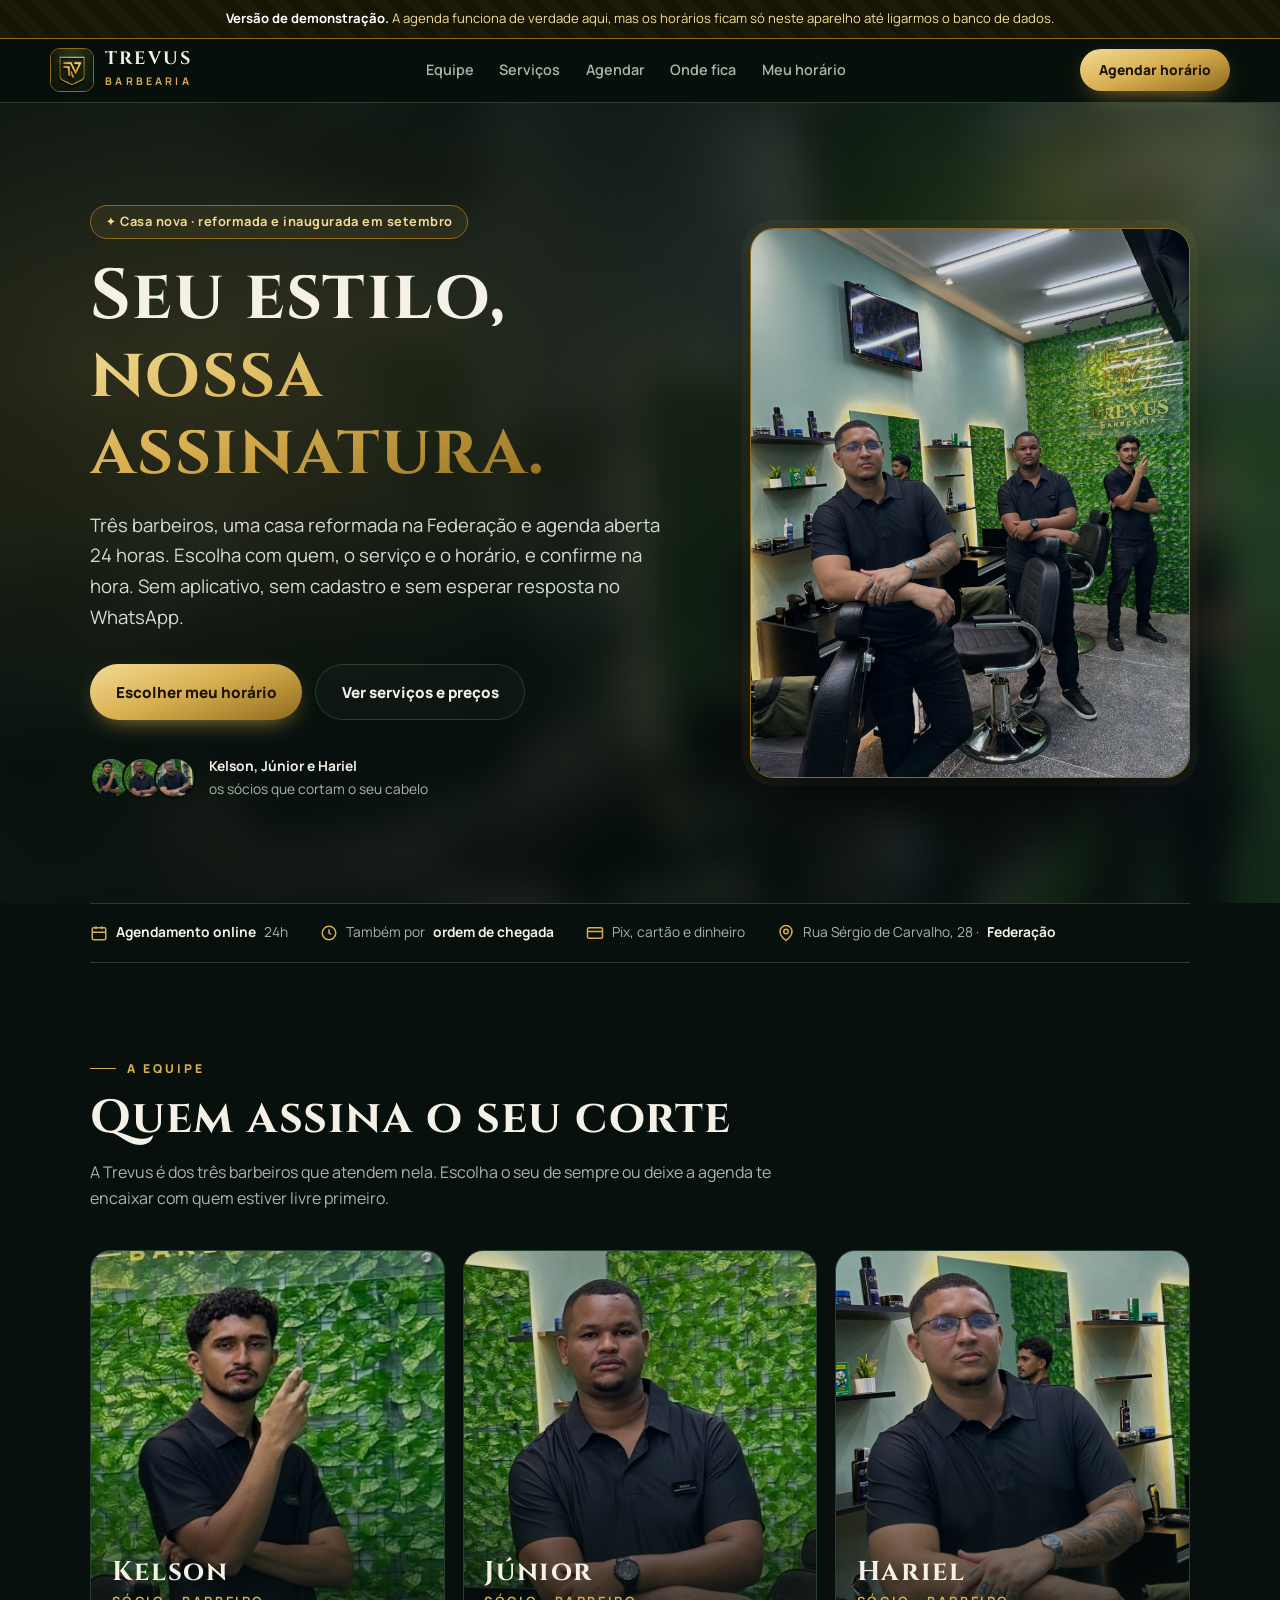
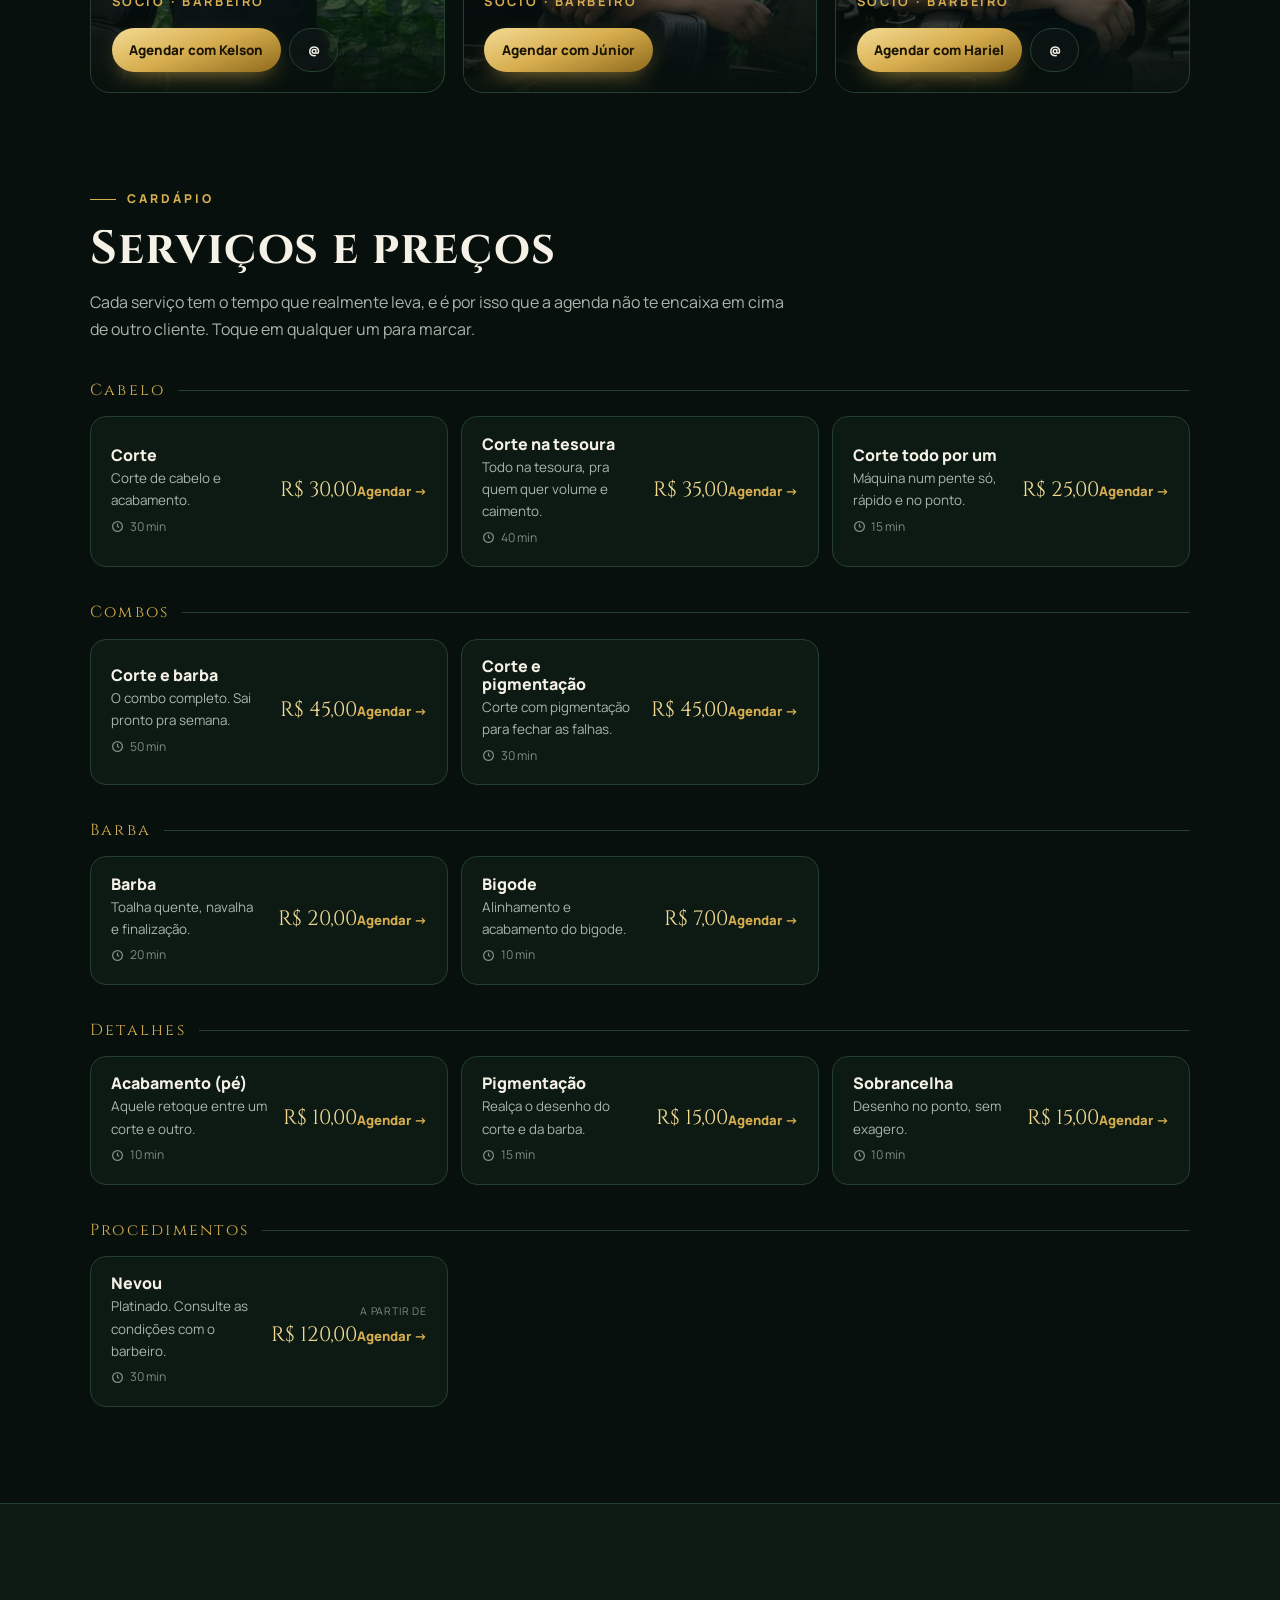
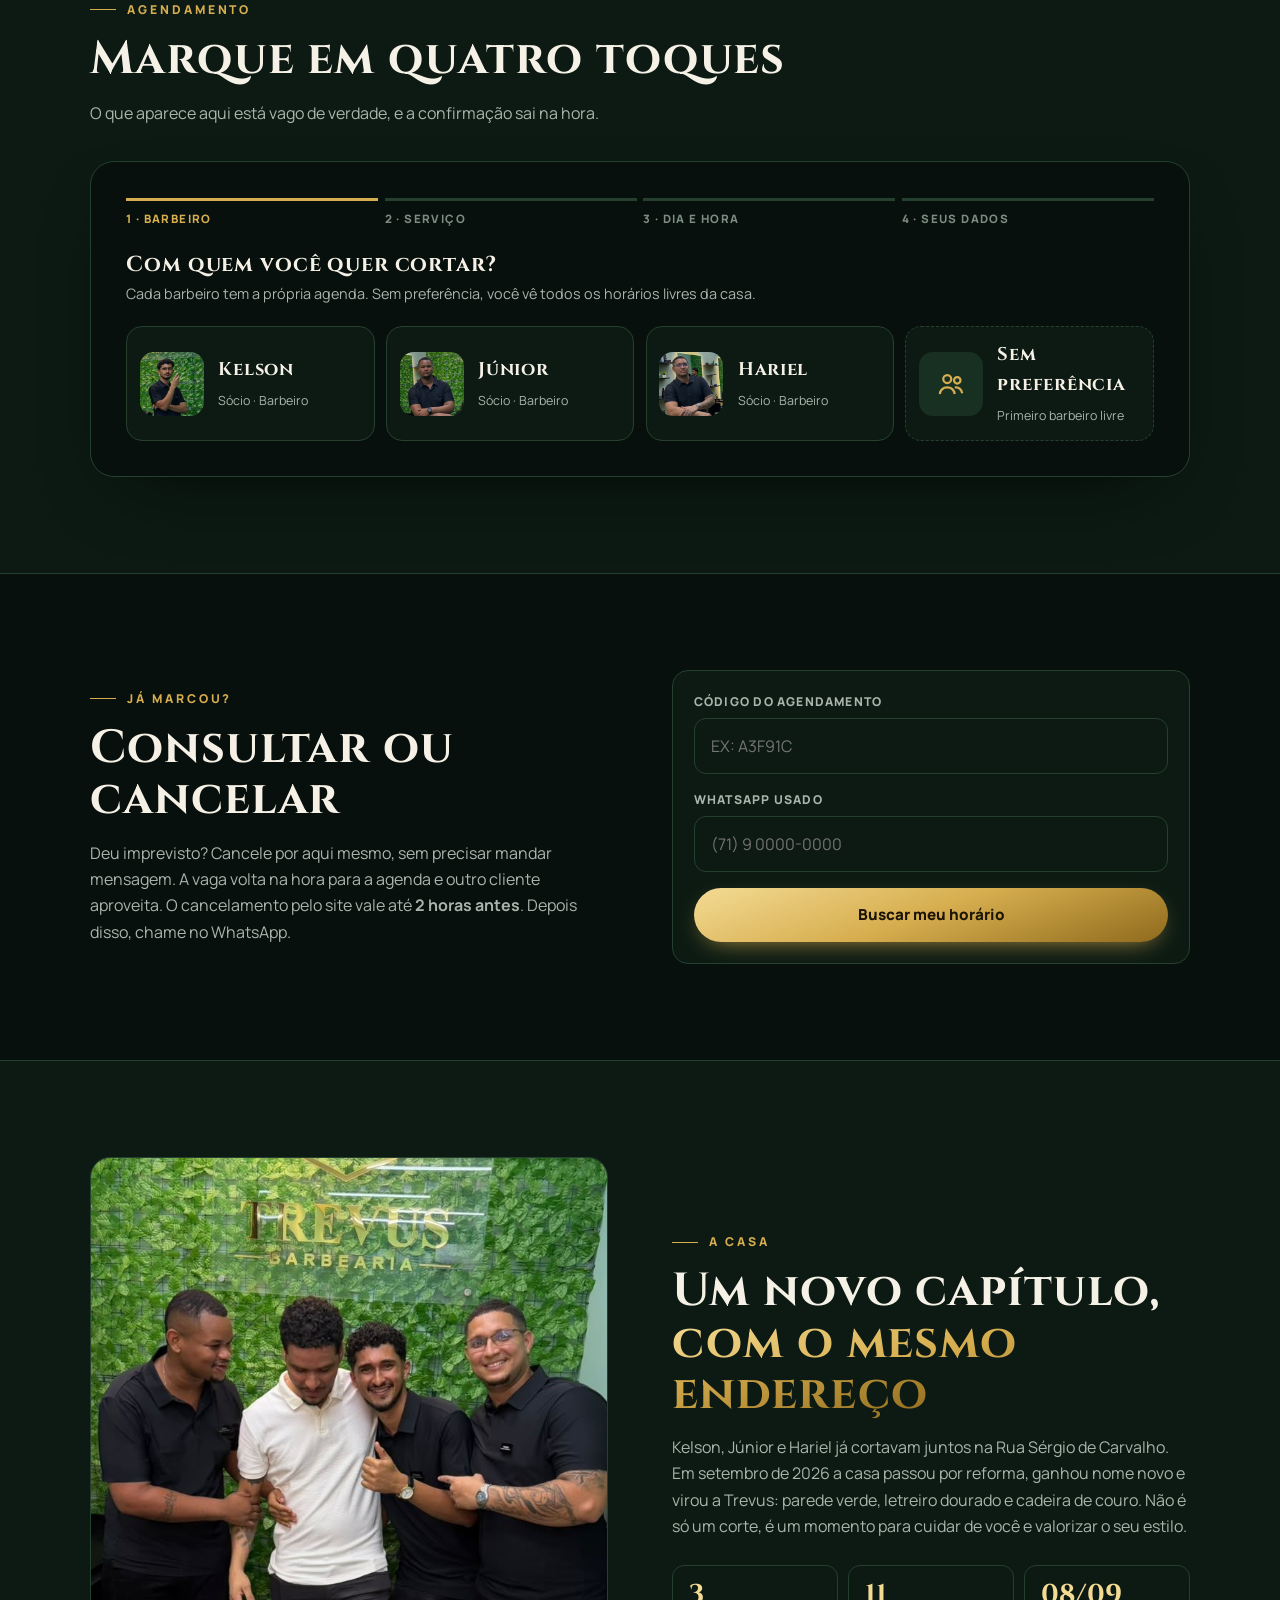
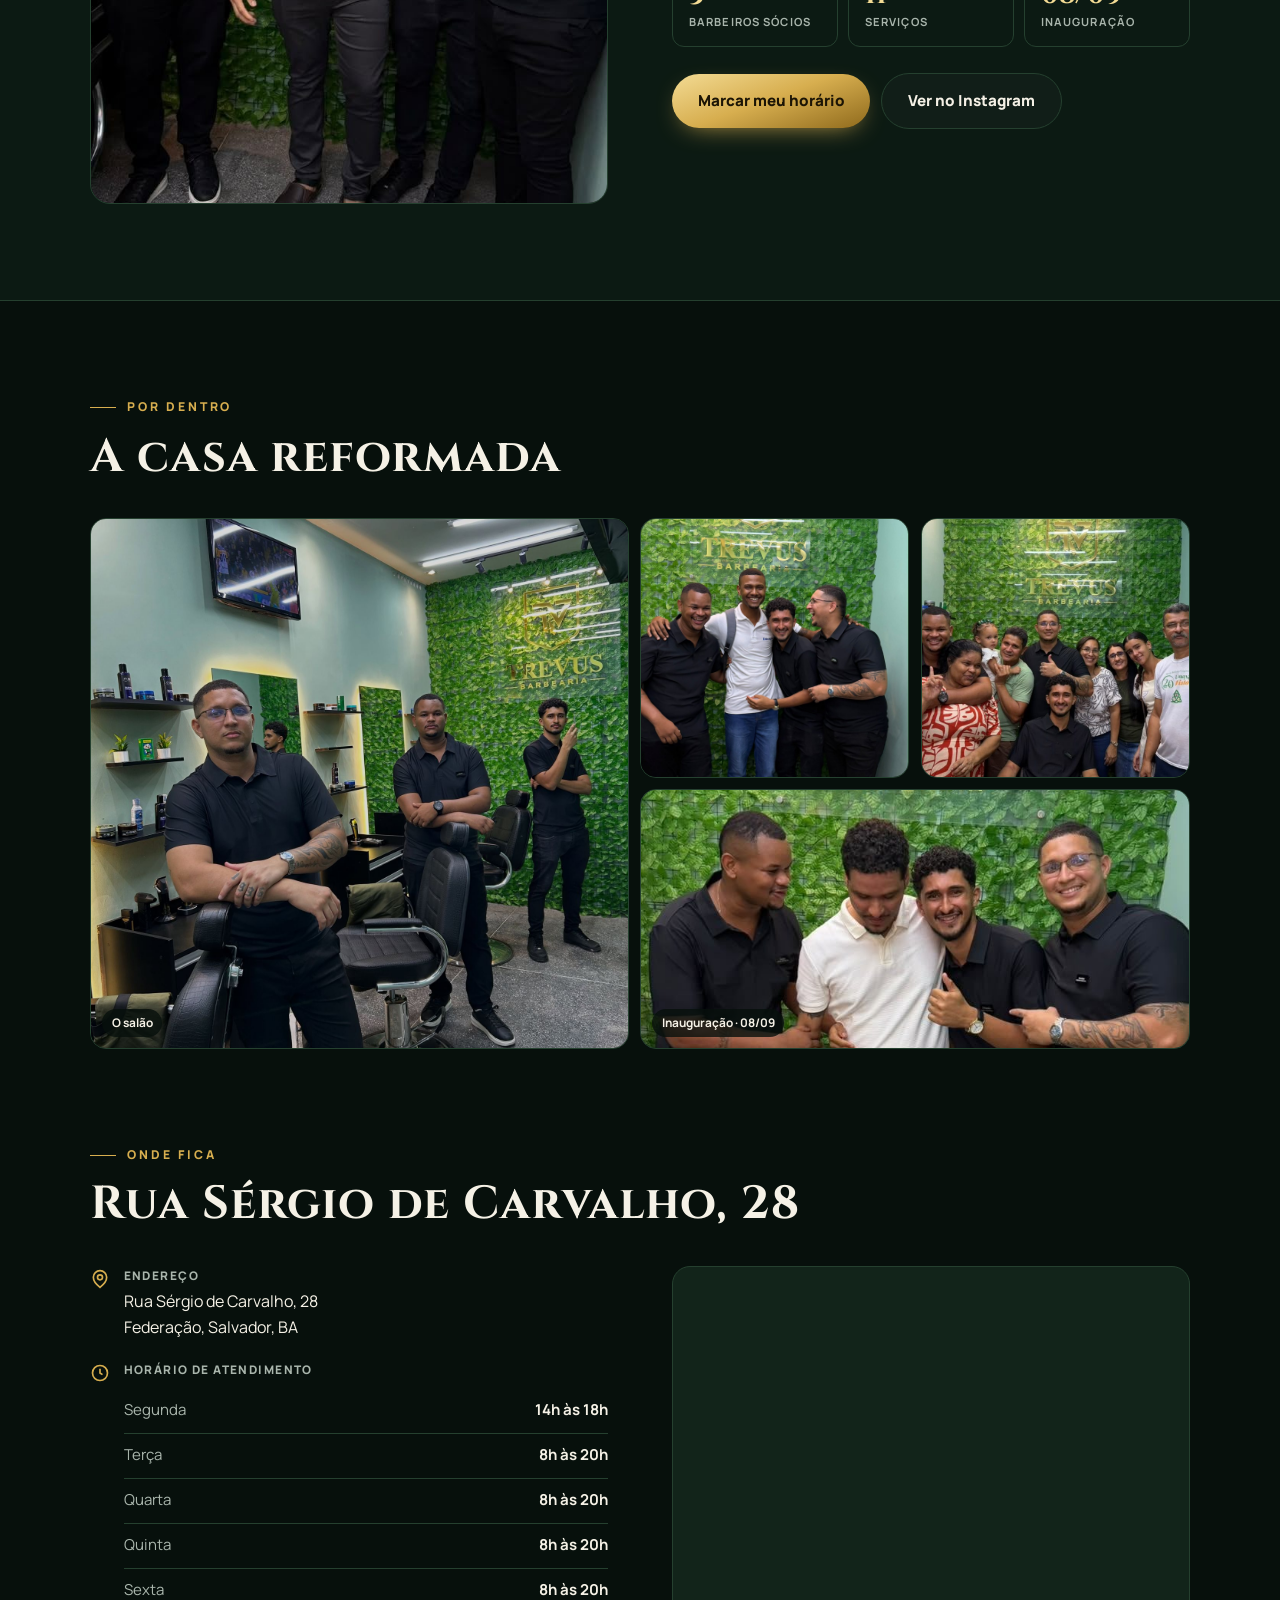
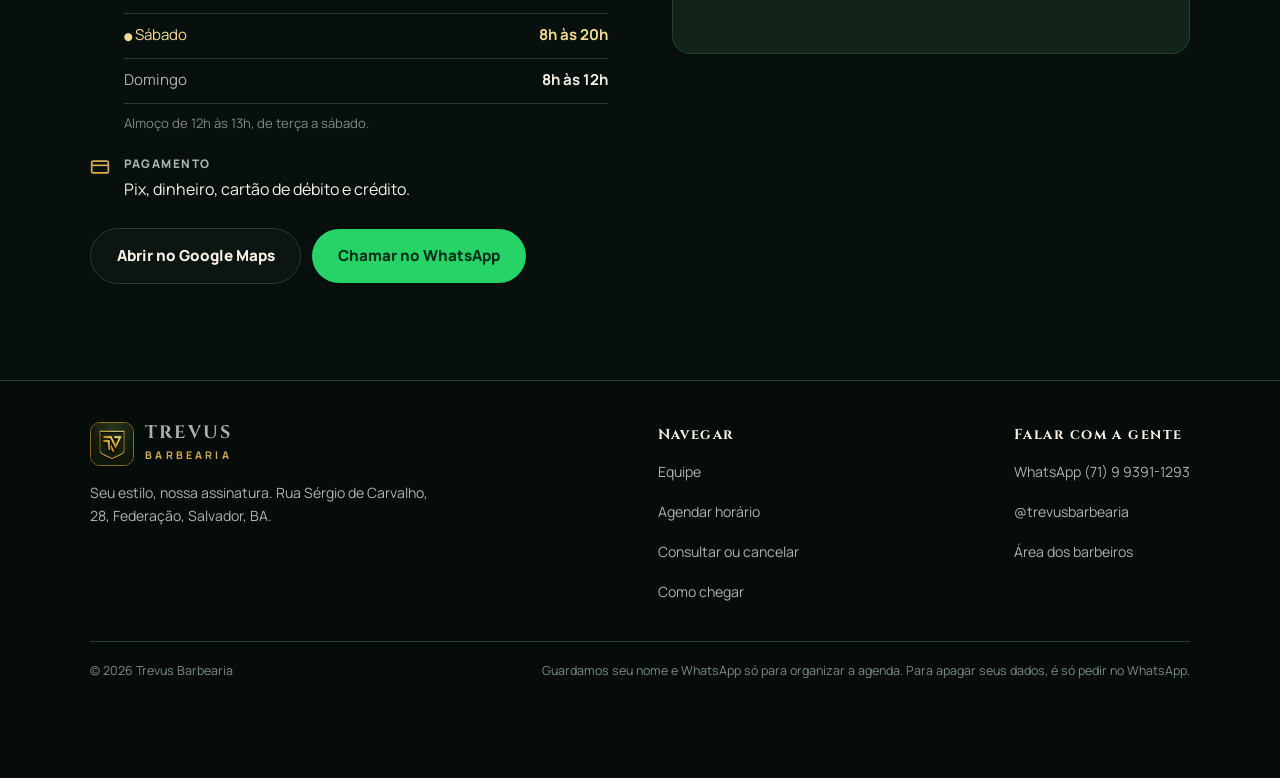
==== index.html @ c4da4320 "Trevus Barbearia: site com agendamento por barbeiro Co-Authored-By: Claude Opus 5.5 <noreply@anthrop" ====
<!DOCTYPE html>
<html lang="pt-BR">
<head>
<meta charset="UTF-8">
<meta name="viewport" content="width=device-width, initial-scale=1.0">
<title>Trevus Barbearia · Agende com Kelson, Júnior ou Hariel em Salvador</title>
<meta name="description" content="Barbearia na Federação, Salvador. Escolha o barbeiro, o serviço e o horário e confirme na hora, sem app e sem cadastro. Seu estilo, nossa assinatura.">
<meta name="theme-color" content="#07100C">
<link rel="icon" href="fotos/logo.jpg">

<meta property="og:type" content="website">
<meta property="og:title" content="Trevus Barbearia · Agende seu horário">
<meta property="og:description" content="Escolha o barbeiro, o serviço e o horário. Confirmação na hora, sem app.">
<meta property="og:image" content="fotos/salao.jpg">
<meta property="og:locale" content="pt_BR">
<meta name="twitter:card" content="summary_large_image">

<link rel="preconnect" href="https://fonts.googleapis.com">
<link rel="preconnect" href="https://fonts.gstatic.com" crossorigin>
<link href="https://fonts.googleapis.com/css2?family=Cinzel:wght@600;700&family=Manrope:wght@400;500;600;700;800&display=swap" rel="stylesheet">
<link rel="stylesheet" href="assets/estilo.css">

<script type="application/ld+json">
{
  "@context":"https://schema.org",
  "@type":"BarberShop",
  "name":"Trevus Barbearia",
  "slogan":"Seu estilo, nossa assinatura",
  "image":"fotos/salao.jpg",
  "telephone":"+5571993911293",
  "priceRange":"R$",
  "address":{
    "@type":"PostalAddress",
    "streetAddress":"Rua Sérgio de Carvalho, 28",
    "addressLocality":"Salvador",
    "addressRegion":"BA",
    "addressCountry":"BR"
  },
  "sameAs":["https://www.instagram.com/trevusbarbearia/"],
  "openingHoursSpecification":[
    {"@type":"OpeningHoursSpecification","dayOfWeek":"Sunday","opens":"08:00","closes":"12:00"},
    {"@type":"OpeningHoursSpecification","dayOfWeek":"Monday","opens":"14:00","closes":"18:00"},
    {"@type":"OpeningHoursSpecification","dayOfWeek":["Tuesday","Wednesday","Thursday","Friday","Saturday"],"opens":"08:00","closes":"12:00"},
    {"@type":"OpeningHoursSpecification","dayOfWeek":["Tuesday","Wednesday","Thursday","Friday","Saturday"],"opens":"13:00","closes":"20:00"}
  ]
}
</script>
</head>
<body>

<div id="faixa-demo" class="faixa-demo" hidden>
  <b>Versão de demonstração.</b> A agenda funciona de verdade aqui, mas os horários ficam só neste aparelho até ligarmos o banco de dados.
</div>

<!-- ================= TOPO ================= -->
<header class="topo">
  <div class="wrap topo-in">
    <a class="marca" href="#" aria-label="Trevus Barbearia, início">
      <img src="fotos/logo.jpg" alt="" width="44" height="44">
      <span><b>TREVUS</b><small>Barbearia</small></span>
    </a>
    <nav class="menu">
      <a href="#equipe">Equipe</a>
      <a href="#servicos">Serviços</a>
      <a href="#agendar">Agendar</a>
      <a href="#local">Onde fica</a>
      <a href="#meu-horario">Meu horário</a>
    </nav>
    <a class="btn btn-ouro" href="#agendar">Agendar horário</a>
  </div>
</header>

<!-- ================= CAPA ================= -->
<section class="capa">
  <div class="capa-foto" style="background-image:url('fotos/salao.jpg')"></div>
  <div class="wrap capa-in">
    <div class="capa-txt">
    <span class="selo-novo">✦ Casa nova · reformada e inaugurada em setembro</span>
    <h1>Seu estilo,<br><span class="ouro-texto">nossa assinatura.</span></h1>
    <p class="lead">
      Três barbeiros, uma casa reformada na Federação e agenda aberta 24 horas.
      Escolha com quem, o serviço e o horário, e confirme na hora. Sem aplicativo,
      sem cadastro e sem esperar resposta no WhatsApp.
    </p>
    <div class="capa-ctas">
      <a class="btn btn-ouro" href="#agendar">Escolher meu horário</a>
      <a class="btn btn-linha" href="#servicos">Ver serviços e preços</a>
    </div>
    <div class="capa-rostos">
      <div class="pilha">
        <img src="fotos/kelson.jpg" alt="Kelson" width="42" height="42">
        <img src="fotos/junior.jpg" alt="Júnior" width="42" height="42">
        <img src="fotos/hariel.jpg" alt="Hariel" width="42" height="42">
      </div>
      <span><b>Kelson, Júnior e Hariel</b><br>os sócios que cortam o seu cabelo</span>
    </div>
    </div>
    <figure class="capa-quadro">
      <img src="fotos/salao.jpg" width="1400" height="1867"
           alt="Hariel, Júnior e Kelson no salão reformado da Trevus, entre as cadeiras de couro e a parede de folhagem com o letreiro dourado.">
    </figure>
  </div>
</section>

<div class="wrap">
  <div class="selos">
    <span><svg width="18" height="18" viewBox="0 0 24 24" fill="none" stroke="currentColor" stroke-width="2"><rect x="3" y="5" width="18" height="16" rx="2"/><path d="M8 3v4M16 3v4M3 11h18"/></svg><b>Agendamento online</b> 24h</span>
    <span><svg width="18" height="18" viewBox="0 0 24 24" fill="none" stroke="currentColor" stroke-width="2"><circle cx="12" cy="12" r="9"/><path d="M12 7v5l3 2"/></svg>Também por <b>ordem de chegada</b></span>
    <span><svg width="18" height="18" viewBox="0 0 24 24" fill="none" stroke="currentColor" stroke-width="2"><rect x="2" y="5" width="20" height="14" rx="2"/><path d="M2 10h20"/></svg>Pix, cartão e dinheiro</span>
    <span><svg width="18" height="18" viewBox="0 0 24 24" fill="none" stroke="currentColor" stroke-width="2"><path d="M20 10c0 6-8 12-8 12s-8-6-8-12a8 8 0 1 1 16 0Z"/><circle cx="12" cy="10" r="3"/></svg>Rua Sérgio de Carvalho, 28 · <b>Federação</b></span>
  </div>
</div>

<!-- ================= EQUIPE ================= -->
<section class="secao" id="equipe">
  <div class="wrap">
    <p class="olho">A equipe</p>
    <h2>Quem assina o seu corte</h2>
    <p class="sub">
      A Trevus é dos três barbeiros que atendem nela. Escolha o seu de sempre
      ou deixe a agenda te encaixar com quem estiver livre primeiro.
    </p>
    <div class="equipe" id="equipe-lista">
      <article class="membro">
        <img src="fotos/kelson.jpg" alt="Kelson, barbeiro e sócio da Trevus, de camisa preta em frente à parede de folhagem." width="800" height="1000">
        <div class="membro-info">
          <h3>Kelson</h3>
          <p>Sócio · Barbeiro</p>
          <div class="membro-acoes">
            <button class="btn btn-ouro" type="button" data-agendar-com="kelson">Agendar com Kelson</button>
            <a class="btn btn-linha" href="https://www.instagram.com/kelsonsbarbershop/" target="_blank" rel="noopener" aria-label="Instagram do Kelson">@</a>
          </div>
        </div>
      </article>
      <article class="membro">
        <img src="fotos/junior.jpg" alt="Júnior, barbeiro e sócio da Trevus, de braços cruzados apoiado na cadeira." width="800" height="1000">
        <div class="membro-info">
          <h3>Júnior</h3>
          <p>Sócio · Barbeiro</p>
          <div class="membro-acoes">
            <button class="btn btn-ouro" type="button" data-agendar-com="junior">Agendar com Júnior</button>
          </div>
        </div>
      </article>
      <article class="membro">
        <img src="fotos/hariel.jpg" alt="Hariel, barbeiro e sócio da Trevus, de óculos, apoiado na cadeira do salão." width="800" height="1000">
        <div class="membro-info">
          <h3>Hariel</h3>
          <p>Sócio · Barbeiro</p>
          <div class="membro-acoes">
            <button class="btn btn-ouro" type="button" data-agendar-com="hariel">Agendar com Hariel</button>
            <a class="btn btn-linha" href="https://www.instagram.com/harielbarber13/" target="_blank" rel="noopener" aria-label="Instagram do Hariel">@</a>
          </div>
        </div>
      </article>
    </div>
  </div>
</section>

<!-- ================= SERVIÇOS ================= -->
<section class="secao" id="servicos" style="padding-top:0">
  <div class="wrap">
    <p class="olho">Cardápio</p>
    <h2>Serviços e preços</h2>
    <p class="sub">
      Cada serviço tem o tempo que realmente leva, e é por isso que a agenda
      não te encaixa em cima de outro cliente. Toque em qualquer um para marcar.
    </p>
    <div id="cardapio" style="margin-top:2.2rem">
      <div class="carregando">Carregando o cardápio…</div>
    </div>
  </div>
</section>

<!-- ================= AGENDAMENTO ================= -->
<section class="secao agendar" id="agendar">
  <div class="wrap">
    <p class="olho">Agendamento</p>
    <h2>Marque em quatro toques</h2>
    <p class="sub">
      O que aparece aqui está vago de verdade, e a confirmação sai na hora.
    </p>

    <div class="painel" id="agendar-app">

      <div class="passos" id="passos">
        <div class="passo" data-estado="atual">1 · Barbeiro</div>
        <div class="passo" data-estado="aberto">2 · Serviço</div>
        <div class="passo" data-estado="aberto">3 · Dia e hora</div>
        <div class="passo" data-estado="aberto">4 · Seus dados</div>
      </div>

      <div class="escolhas" id="escolhas" hidden></div>

      <!-- 1 -->
      <div class="etapa" data-etapa="1" data-ativa>
        <h3>Com quem você quer cortar?</h3>
        <p class="dica">Cada barbeiro tem a própria agenda. Sem preferência, você vê todos os horários livres da casa.</p>
        <div class="lista-barbeiros" id="lista-barbeiros"></div>
      </div>

      <!-- 2 -->
      <div class="etapa" data-etapa="2">
        <h3>O que vamos fazer?</h3>
        <p class="dica">O tempo na cadeira muda conforme o serviço, por isso ele vem antes da hora.</p>
        <div id="lista-servicos"></div>
        <div class="acoes"><button class="voltar" type="button" data-voltar="1">← Trocar o barbeiro</button></div>
      </div>

      <!-- 3 -->
      <div class="etapa" data-etapa="3">
        <h3>Escolha o dia e a hora</h3>
        <div class="fita" id="fita-dias"></div>
        <p class="titulo-dia" id="titulo-dia"></p>
        <div id="caixa-horas"></div>
        <div class="acoes"><button class="voltar" type="button" data-voltar="2">← Trocar o serviço</button></div>
      </div>

      <!-- 4 -->
      <div class="etapa" data-etapa="4">
        <h3>Quase lá</h3>
        <p class="dica">Só falta saber quem vai sentar na cadeira.</p>
        <div class="resumo" id="resumo"></div>
        <form id="form-cliente" novalidate>
          <div class="campos">
            <div class="campo">
              <label for="cli-nome">Seu nome</label>
              <input id="cli-nome" name="nome" type="text" autocomplete="name" placeholder="Como te chamam" required>
            </div>
            <div class="campo">
              <label for="cli-tel">WhatsApp</label>
              <input id="cli-tel" name="tel" type="tel" inputmode="numeric" autocomplete="tel" placeholder="(71) 9 0000-0000" required>
              <p class="ajuda">Serve para te achar se precisar remarcar. Não vai para lista de propaganda.</p>
            </div>
            <div class="campo">
              <label for="cli-obs">Observação <span style="text-transform:none;letter-spacing:0;font-weight:500">(opcional)</span></label>
              <textarea id="cli-obs" name="obs" maxlength="240" placeholder="Ex: o mesmo do mês passado, degradê baixo"></textarea>
            </div>
          </div>
          <div id="msg-form"></div>
          <div class="acoes">
            <button class="btn btn-ouro" id="btn-confirmar" type="submit">Confirmar horário</button>
            <button class="voltar" type="button" data-voltar="3">← Trocar a hora</button>
          </div>
        </form>
      </div>

      <!-- 5 -->
      <div class="etapa" data-etapa="5">
        <div class="sucesso">
          <div class="selo-ok" aria-hidden="true">
            <svg width="30" height="30" viewBox="0 0 24 24" fill="none" stroke="currentColor" stroke-width="3" stroke-linecap="round" stroke-linejoin="round"><path d="M20 6 9 17l-5-5"/></svg>
          </div>
          <h3>Horário confirmado</h3>
          <p class="com">com <span id="ok-barbeiro"></span></p>
          <p class="dica" id="ok-linha" style="color:var(--cinza);margin:.4rem 0 1rem"></p>
          <p style="font-size:.76rem;letter-spacing:.16em;text-transform:uppercase;color:var(--cinza);font-weight:800">Seu código</p>
          <div class="codigo" id="ok-codigo"></div>
          <p style="max-width:34rem;margin:0 auto 1.4rem;color:var(--cinza);font-size:.92rem">
            Guarde esse código: é com ele que você consulta ou cancela sozinho,
            até 2 horas antes. Chegue uns 5 minutinhos antes.
          </p>
          <div class="acoes" style="justify-content:center">
            <a class="btn btn-zap" id="ok-zap" target="_blank" rel="noopener">Avisar no WhatsApp</a>
            <a class="btn btn-linha" id="ok-ics">Salvar no calendário</a>
            <button class="btn btn-linha" id="btn-novo" type="button">Marcar outro</button>
          </div>
        </div>
      </div>

    </div>
  </div>
</section>

<!-- ================= MEU HORÁRIO ================= -->
<section class="secao" id="meu-horario">
  <div class="wrap dupla">
    <div>
      <p class="olho">Já marcou?</p>
      <h2>Consultar ou cancelar</h2>
      <p class="sub">
        Deu imprevisto? Cancele por aqui mesmo, sem precisar mandar mensagem.
        A vaga volta na hora para a agenda e outro cliente aproveita.
        O cancelamento pelo site vale até <b>2 horas antes</b>. Depois disso, chame no WhatsApp.
      </p>
    </div>
    <div class="cartao">
      <form id="form-consulta">
        <div class="campos">
          <div class="campo">
            <label for="con-codigo">Código do agendamento</label>
            <input id="con-codigo" type="text" placeholder="Ex: A3F91C" style="text-transform:uppercase" required>
          </div>
          <div class="campo">
            <label for="con-tel">WhatsApp usado</label>
            <input id="con-tel" type="tel" inputmode="numeric" placeholder="(71) 9 0000-0000" required>
          </div>
          <button class="btn btn-ouro btn-bloco" type="submit">Buscar meu horário</button>
        </div>
      </form>
      <div id="saida-consulta"></div>
    </div>
  </div>
</section>

<!-- ================= A CASA ================= -->
<section class="secao" id="casa" style="background:var(--mata);border-block:1px solid var(--borda)">
  <div class="wrap dupla">
    <div class="moldura">
      <img src="fotos/equipe.jpg" loading="lazy" width="720" height="960"
           alt="Kelson, Júnior e Hariel abraçados na inauguração, em frente ao letreiro dourado da Trevus na parede de folhagem.">
    </div>
    <div>
      <p class="olho">A casa</p>
      <h2>Um novo capítulo, <span class="ouro-texto">com o mesmo endereço</span></h2>
      <p class="sub">
        Kelson, Júnior e Hariel já cortavam juntos na Rua Sérgio de Carvalho.
        Em setembro de 2026 a casa passou por reforma, ganhou nome novo e virou
        a Trevus: parede verde, letreiro dourado e cadeira de couro. Não é só um corte,
        é um momento para cuidar de você e valorizar o seu estilo.
      </p>
      <div class="numeros">
        <div class="numero"><b>3</b><span>barbeiros sócios</span></div>
        <div class="numero"><b>11</b><span>serviços</span></div>
        <div class="numero"><b>08/09</b><span>inauguração</span></div>
      </div>
      <div class="acoes">
        <a class="btn btn-ouro" href="#agendar">Marcar meu horário</a>
        <a class="btn btn-linha" href="https://www.instagram.com/trevusbarbearia/" target="_blank" rel="noopener">Ver no Instagram</a>
      </div>
    </div>
  </div>
</section>

<!-- ================= GALERIA ================= -->
<section class="secao" id="galeria">
  <div class="wrap">
    <p class="olho">Por dentro</p>
    <h2>A casa reformada</h2>
    <div class="galeria">
      <figure>
        <img src="fotos/salao.jpg" loading="lazy" alt="Salão da Trevus: cadeiras de couro preto, espelhos com luz dourada e a parede de folhagem com o letreiro ao fundo.">
        <figcaption>O salão</figcaption>
      </figure>
      <figure>
        <img src="fotos/clientes.jpg" loading="lazy" alt="Os sócios com clientes na inauguração.">
      </figure>
      <figure>
        <img src="fotos/festa.jpg" loading="lazy" alt="Família e amigos reunidos na inauguração da Trevus.">
      </figure>
      <figure style="grid-column:span 2">
        <img src="fotos/equipe.jpg" loading="lazy" style="object-position:50% 30%" alt="Os três sócios na inauguração.">
        <figcaption>Inauguração · 08/09</figcaption>
      </figure>
    </div>
  </div>
</section>

<!-- ================= ONDE FICA ================= -->
<section class="secao" id="local" style="padding-top:0">
  <div class="wrap">
    <p class="olho">Onde fica</p>
    <h2>Rua Sérgio de Carvalho, 28</h2>

    <div class="dupla" style="margin-top:2.2rem;align-items:start">
      <div class="info-local">
        <div class="info-item">
          <svg width="20" height="20" viewBox="0 0 24 24" fill="none" stroke="currentColor" stroke-width="2"><path d="M20 10c0 6-8 12-8 12s-8-6-8-12a8 8 0 1 1 16 0Z"/><circle cx="12" cy="10" r="3"/></svg>
          <div>
            <b class="rot">Endereço</b>
            Rua Sérgio de Carvalho, 28<br>
            Federação, Salvador, BA
          </div>
        </div>

        <div class="info-item">
          <svg width="20" height="20" viewBox="0 0 24 24" fill="none" stroke="currentColor" stroke-width="2"><circle cx="12" cy="12" r="9"/><path d="M12 7v5l3 2"/></svg>
          <div style="width:100%">
            <b class="rot">Horário de atendimento</b>
            <table class="tabela-horario" id="tabela-horario">
              <tr data-dia="1"><td>Segunda</td><td>14h às 18h</td></tr>
              <tr data-dia="2"><td>Terça</td><td>8h às 20h</td></tr>
              <tr data-dia="3"><td>Quarta</td><td>8h às 20h</td></tr>
              <tr data-dia="4"><td>Quinta</td><td>8h às 20h</td></tr>
              <tr data-dia="5"><td>Sexta</td><td>8h às 20h</td></tr>
              <tr data-dia="6"><td>Sábado</td><td>8h às 20h</td></tr>
              <tr data-dia="0"><td>Domingo</td><td>8h às 12h</td></tr>
            </table>
            <p style="margin-top:.6rem;font-size:.82rem;color:var(--cinza-fraco)">
              Almoço de 12h às 13h, de terça a sábado.
            </p>
          </div>
        </div>

        <div class="info-item">
          <svg width="20" height="20" viewBox="0 0 24 24" fill="none" stroke="currentColor" stroke-width="2"><rect x="2" y="5" width="20" height="14" rx="2"/><path d="M2 10h20"/></svg>
          <div>
            <b class="rot">Pagamento</b>
            Pix, dinheiro, cartão de débito e crédito.
          </div>
        </div>

        <div class="acoes" style="margin-top:.4rem">
          <a class="btn btn-linha" id="link-maps" target="_blank" rel="noopener" href="https://maps.app.goo.gl/bP7qy1qc5hcHm5Vj6">Abrir no Google Maps</a>
          <a class="btn btn-zap" id="link-zap" target="_blank" rel="noopener" href="https://wa.me/5571993911293">Chamar no WhatsApp</a>
        </div>
      </div>

      <div class="mapa">
        <iframe title="Mapa da Trevus Barbearia" loading="lazy" referrerpolicy="no-referrer-when-downgrade"
          src="https://www.google.com/maps?q=Rua%20S%C3%A9rgio%20de%20Carvalho%2C%2028%2C%20Federa%C3%A7%C3%A3o%2C%20Salvador%20-%20BA&output=embed"></iframe>
      </div>
    </div>
  </div>
</section>

<!-- ================= RODAPÉ ================= -->
<footer class="rodape">
  <div class="wrap">
    <div class="rodape-in">
      <div style="max-width:22rem">
        <a class="marca" href="#" style="margin-bottom:.9rem">
          <img src="fotos/logo.jpg" alt="" width="44" height="44">
          <span><b>TREVUS</b><small>Barbearia</small></span>
        </a>
        <p>Seu estilo, nossa assinatura. Rua Sérgio de Carvalho, 28, Federação, Salvador, BA.</p>
      </div>
      <div>
        <b class="rodape-titulo">Navegar</b>
        <ul class="rodape-links">
          <li><a href="#equipe">Equipe</a></li>
          <li><a href="#agendar">Agendar horário</a></li>
          <li><a href="#meu-horario">Consultar ou cancelar</a></li>
          <li><a href="#local">Como chegar</a></li>
        </ul>
      </div>
      <div>
        <b class="rodape-titulo">Falar com a gente</b>
        <ul class="rodape-links">
          <li><a href="https://wa.me/5571993911293" target="_blank" rel="noopener">WhatsApp (71) 9 9391-1293</a></li>
          <li><a href="https://www.instagram.com/trevusbarbearia/" target="_blank" rel="noopener">@trevusbarbearia</a></li>
          <li><a href="admin.html">Área dos barbeiros</a></li>
        </ul>
      </div>
    </div>
    <div class="creditos">
      <span>© <span id="ano"></span> Trevus Barbearia</span>
      <span>Guardamos seu nome e WhatsApp só para organizar a agenda. Para apagar seus dados, é só pedir no WhatsApp.</span>
    </div>
  </div>
</footer>

<a class="flutua" href="#agendar">
  <svg width="18" height="18" viewBox="0 0 24 24" fill="none" stroke="currentColor" stroke-width="2"><rect x="3" y="5" width="18" height="16" rx="2"/><path d="M8 3v4M16 3v4M3 11h18"/></svg>
  Agendar
</a>

<script src="assets/config.js"></script>
<!-- Este bloco vem ANTES de agenda.js: registra o ouvinte que recebe
     barbeiros e serviços assim que carregam. -->
<script>
(function () {
  var CFG = window.TV;
  document.getElementById('ano').textContent = new Date().getFullYear();
  if (CFG.modoDemo) document.getElementById('faixa-demo').hidden = false;

  var hoje = new Date().getDay();
  var linha = document.querySelector('#tabela-horario tr[data-dia="' + hoje + '"]');
  if (linha) linha.setAttribute('data-hoje', '');

  function irAgendar() { document.getElementById('agendar').scrollIntoView({ behavior: 'smooth' }); }

  Array.prototype.forEach.call(document.querySelectorAll('[data-agendar-com]'), function (b) {
    b.addEventListener('click', function () {
      if (CFG.agendarCom) CFG.agendarCom(b.getAttribute('data-agendar-com'));
      irAgendar();
    });
  });

  function pintaCardapio(lista) {
    var alvo = document.getElementById('cardapio');
    alvo.innerHTML = '';
    var grupos = {};
    lista.forEach(function (s) { var g = s.categoria || 'Serviços'; (grupos[g] = grupos[g] || []).push(s); });
    Object.keys(grupos).forEach(function (g) {
      var bloco = document.createElement('div');
      bloco.className = 'cardapio-grupo';
      var t = document.createElement('div');
      t.className = 'cardapio-titulo';
      t.textContent = g;
      bloco.appendChild(t);
      var grade = document.createElement('div');
      grade.className = 'grade-servicos';
      grupos[g].forEach(function (s) {
        var card = document.createElement('article');
        card.className = 'servico';
        var valor = 'R$ ' + (s.preco_centavos / 100).toFixed(2).replace('.', ',');
        card.innerHTML =
          '<div class="servico-txt"><h3></h3><p></p>' +
            '<span class="tempo"><svg width="13" height="13" viewBox="0 0 24 24" fill="none" stroke="currentColor" stroke-width="2.4"><circle cx="12" cy="12" r="9"/><path d="M12 7v5l3 2"/></svg>' +
            s.duracao_min + ' min</span></div>' +
          '<div class="servico-dir"><span class="preco">' + (s.a_partir_de ? '<small>a partir de</small>' : '') + valor + '</span>' +
            '<button class="marcar" type="button">Agendar →</button></div>';
        card.querySelector('h3').textContent = s.nome;
        card.querySelector('p').textContent = s.descricao || '';
        card.querySelector('.marcar').addEventListener('click', function () {
          CFG.agendarServico(s.id);
          irAgendar();
        });
        grade.appendChild(card);
      });
      bloco.appendChild(grade);
      alvo.appendChild(bloco);
    });
  }

  document.addEventListener('tv:dados', function (ev) { pintaCardapio(ev.detail.servicos); });
  if (CFG.servicosCarregados) pintaCardapio(CFG.servicosCarregados);
})();
</script>
<script src="assets/agenda.js"></script>
</body>
</html>
---- assets/estilo.css ----
/* =====================================================================
   Trevus Barbearia — folha de estilo
   Paleta tirada da própria marca: escudo dourado sobre couro verde,
   parede de folhagem e letreiro de latão do salão reformado.
   ===================================================================== */

:root{
  --fundo:      #07100C;
  --mata:       #0C1A13;
  --musgo:      #12241A;
  --folha:      #183022;
  --borda:      #25402F;

  --ouro:       #D7AE4F;
  --ouro-claro: #F3DB94;
  --ouro-fundo: #8F6A1C;
  --ouro-gradiente: linear-gradient(160deg, var(--ouro-claro) 0%, var(--ouro) 48%, var(--ouro-fundo) 100%);

  --creme:      #F5F1E6;
  --cinza:      #A9B5AC;
  --cinza-fraco:#7C8C81;
  --verde-zap:  #25D366;
  --vermelho:   #E06560;

  --display: 'Cinzel', 'Trajan Pro', Georgia, serif;
  --corpo:   'Manrope', system-ui, sans-serif;

  --raio:  16px;
  --larg:  1180px;
}

*{margin:0;padding:0;box-sizing:border-box}
[hidden]{display:none !important}
html{scroll-behavior:smooth;scroll-padding-top:80px}
body{
  font-family:var(--corpo);
  background:var(--fundo);
  color:var(--creme);
  line-height:1.65;
  overflow-x:clip;
  -webkit-font-smoothing:antialiased;
}
img{display:block;max-width:100%}
a{color:inherit;text-decoration:none}
button{font:inherit;color:inherit;background:none;border:none;cursor:pointer}
:focus-visible{outline:2px solid var(--ouro);outline-offset:3px;border-radius:6px}

.wrap{max-width:var(--larg);margin:0 auto;padding:0 clamp(1rem,4vw,2.5rem)}
.secao{padding:clamp(3.5rem,8vw,6rem) 0}

h1,h2,h3,.display{font-family:var(--display);font-weight:700;line-height:1.1;letter-spacing:.02em}
h2{font-size:clamp(1.9rem,4.4vw,2.9rem)}
h3{font-size:1.1rem;letter-spacing:.04em}

.olho{
  font-size:.76rem;font-weight:800;letter-spacing:.24em;text-transform:uppercase;color:var(--ouro);
  display:flex;align-items:center;gap:.7rem;margin-bottom:.9rem;
}
.olho::before{content:"";width:26px;height:1px;background:var(--ouro);flex:none}
.sub{color:var(--cinza);max-width:44rem;margin-top:.9rem}
.ouro-texto{
  background:var(--ouro-gradiente);-webkit-background-clip:text;background-clip:text;
  -webkit-text-fill-color:transparent;color:var(--ouro);
}

/* ---------- botões ---------- */
.btn{
  display:inline-flex;align-items:center;justify-content:center;gap:.55rem;
  padding:.9rem 1.6rem;border-radius:100px;font-weight:800;font-size:.95rem;min-height:48px;
  transition:transform .15s ease, box-shadow .15s ease, background .15s ease, border-color .15s;
  text-align:center;
}
.btn:active{transform:translateY(1px)}
.btn-ouro{background:var(--ouro-gradiente);color:#1B1405;box-shadow:0 8px 26px -12px var(--ouro)}
.btn-ouro:hover{box-shadow:0 12px 32px -8px var(--ouro)}
.btn-linha{border:1px solid var(--borda);color:var(--creme);background:rgba(255,255,255,.02)}
.btn-linha:hover{border-color:var(--ouro);color:var(--ouro-claro)}
.btn-zap{background:var(--verde-zap);color:#05301A}
.btn-bloco{width:100%}
.btn:disabled{opacity:.45;cursor:not-allowed;transform:none}

/* ---------- topo ---------- */
.topo{
  position:sticky;top:0;z-index:60;
  background:rgba(7,16,12,.86);backdrop-filter:blur(14px);-webkit-backdrop-filter:blur(14px);
  border-bottom:1px solid var(--borda);
}
.topo-in{display:flex;align-items:center;justify-content:space-between;gap:1rem;padding:.6rem 0}
.marca{display:flex;align-items:center;gap:.7rem}
.marca img{width:44px;height:44px;flex:none;border-radius:10px;object-fit:cover;border:1px solid var(--ouro-fundo)}
.marca b{font-family:var(--display);font-size:1.12rem;letter-spacing:.12em;line-height:1;display:block}
.marca small{display:block;font-size:.66rem;letter-spacing:.3em;color:var(--ouro);text-transform:uppercase;font-weight:700;margin-top:.25rem}
.menu{display:flex;align-items:center;gap:1.6rem}
.menu a{font-size:.9rem;font-weight:600;color:var(--cinza)}
.menu a:hover{color:var(--ouro-claro)}
.topo .btn{padding:.6rem 1.2rem;font-size:.86rem;min-height:42px}
@media(max-width:900px){ .menu{display:none} }

/* ---------- capa ---------- */
.capa{position:relative;min-height:min(92vh,800px);display:flex;align-items:center;isolation:isolate;overflow:hidden}
.capa-foto{position:absolute;inset:0;z-index:-2;background:var(--mata) center 38%/cover no-repeat}
.capa::after{
  content:"";position:absolute;inset:0;z-index:-1;
  background:
    radial-gradient(70% 60% at 12% 35%, rgba(215,174,79,.16), transparent 70%),
    linear-gradient(100deg, rgba(7,16,12,.97) 0%, rgba(7,16,12,.9) 42%, rgba(7,16,12,.45) 100%);
}
.capa-in{padding-block:clamp(3rem,7vw,5rem);width:100%;display:grid;grid-template-columns:1.15fr .85fr;gap:clamp(2rem,5vw,4rem);align-items:center}
.capa-foto{filter:blur(18px) saturate(.8);transform:scale(1.1)}
.capa-quadro{margin:0;border-radius:24px;overflow:hidden;border:1px solid var(--ouro-fundo);aspect-ratio:4/5;box-shadow:0 40px 90px -40px #000,0 0 0 8px rgba(215,174,79,.06)}
.capa-quadro img{width:100%;height:100%;object-fit:cover;object-position:50% 45%}
.capa .selo-novo{
  display:inline-flex;align-items:center;gap:.5rem;border:1px solid var(--ouro-fundo);
  background:rgba(215,174,79,.08);color:var(--ouro-claro);border-radius:100px;
  padding:.35rem .9rem;font-size:.8rem;font-weight:700;letter-spacing:.04em;margin-bottom:1.2rem;
}
.capa h1{font-size:clamp(2.4rem,6.6vw,4.4rem);max-width:15ch}
.capa p.lead{font-size:clamp(1rem,2vw,1.16rem);color:#D3DBD5;max-width:36rem;margin:1.2rem 0 2rem}
.capa-ctas{display:flex;flex-wrap:wrap;gap:.8rem}
.capa-rostos{display:flex;align-items:center;gap:.8rem;margin-top:2.2rem;font-size:.86rem;color:var(--cinza)}
.capa-rostos .pilha{display:flex}
.capa-rostos .pilha img{width:42px;height:42px;border-radius:50%;object-fit:cover;object-position:50% 20%;border:2px solid var(--fundo);margin-left:-10px}
.capa-rostos .pilha img:first-child{margin-left:0}
.capa-rostos b{color:var(--creme)}
@media(max-width:700px){
  .capa::after{background:linear-gradient(180deg, rgba(7,16,12,.55) 0%, rgba(7,16,12,.92) 45%, rgba(7,16,12,.98) 100%)}
  .capa{min-height:auto}
}

@media(max-width:900px){
  .capa-in{grid-template-columns:1fr}
  .capa-quadro{order:-1;aspect-ratio:4/3;max-height:52vh}
}
.selos{display:flex;flex-wrap:wrap;gap:1.2rem 2rem;border-top:1px solid var(--borda);border-bottom:1px solid var(--borda);padding:1.1rem 0;font-size:.86rem;color:var(--cinza)}
.selos span{display:flex;align-items:center;gap:.5rem}
.selos svg{color:var(--ouro);flex:none}
.selos b{color:var(--creme);font-weight:700}

/* ---------- equipe ---------- */
.equipe{display:grid;grid-template-columns:repeat(3,1fr);gap:1.1rem;margin-top:2.4rem}
@media(max-width:900px){ .equipe{grid-template-columns:1fr 1fr} }
@media(max-width:560px){ .equipe{grid-template-columns:1fr} }
.membro{
  position:relative;border-radius:20px;overflow:hidden;border:1px solid var(--borda);background:var(--musgo);
  aspect-ratio:4/5;isolation:isolate;
}
.membro img{position:absolute;inset:0;width:100%;height:100%;object-fit:cover;object-position:50% 25%;z-index:-1;transition:transform .5s ease}
.membro:hover img{transform:scale(1.04)}
.membro::after{content:"";position:absolute;inset:0;z-index:-1;background:linear-gradient(180deg,transparent 45%,rgba(7,16,12,.96) 100%)}
.membro-info{position:absolute;left:0;right:0;bottom:0;padding:1.3rem}
.membro-info h3{font-size:1.7rem;letter-spacing:.06em}
.membro-info p{font-size:.8rem;letter-spacing:.2em;text-transform:uppercase;color:var(--ouro);font-weight:700;margin:.2rem 0 1rem}
.membro-acoes{display:flex;gap:.5rem;flex-wrap:wrap}
.membro-acoes .btn{padding:.6rem 1.1rem;font-size:.84rem;min-height:44px}

/* ---------- serviços ---------- */
.cardapio-grupo + .cardapio-grupo{margin-top:2rem}
.cardapio-titulo{font-family:var(--display);font-size:1rem;letter-spacing:.14em;color:var(--ouro);margin-bottom:.8rem;display:flex;align-items:center;gap:.8rem}
.cardapio-titulo::after{content:"";flex:1;height:1px;background:var(--borda)}
.grade-servicos{display:grid;grid-template-columns:repeat(auto-fill,minmax(270px,1fr));gap:.8rem}
.servico{
  background:var(--mata);border:1px solid var(--borda);border-radius:var(--raio);
  padding:1.15rem 1.25rem;display:flex;align-items:center;gap:1rem;
  transition:border-color .2s ease, transform .2s ease;
}
.servico:hover{border-color:var(--ouro-fundo);transform:translateY(-2px)}
.servico-txt{flex:1;min-width:0}
.servico h3{font-family:var(--corpo);font-size:1rem;font-weight:800;letter-spacing:0}
.servico p{font-size:.84rem;color:var(--cinza);margin-top:.15rem}
.servico .tempo{font-size:.76rem;color:var(--cinza-fraco);margin-top:.35rem;display:flex;align-items:center;gap:.35rem}
.servico-dir{text-align:right;flex:none}
.servico .preco{font-family:var(--display);font-size:1.3rem;color:var(--ouro-claro);white-space:nowrap;line-height:1.1}
.servico .preco small{display:block;font-family:var(--corpo);font-size:.66rem;letter-spacing:.08em;color:var(--cinza-fraco);text-transform:uppercase}
.servico .marcar{font-size:.82rem;font-weight:800;color:var(--ouro);min-height:40px;display:inline-flex;align-items:center}
.servico .marcar:hover{color:var(--ouro-claro)}

/* ---------- agendamento ---------- */
.agendar{background:var(--mata);border-block:1px solid var(--borda)}
.painel{
  background:var(--fundo);border:1px solid var(--borda);border-radius:24px;
  padding:clamp(1.1rem,3.5vw,2.2rem);margin-top:2.2rem;
  box-shadow:0 30px 80px -40px rgba(0,0,0,.8);
}
.passos{display:grid;grid-template-columns:repeat(4,1fr);gap:.4rem;margin-bottom:1.4rem}
.passo{
  padding:.5rem 0 .2rem;border-top:3px solid var(--borda);
  font-size:.72rem;letter-spacing:.12em;text-transform:uppercase;color:var(--cinza-fraco);font-weight:800;
  transition:color .2s, border-color .2s;
}
.passo[data-estado="atual"]{border-color:var(--ouro);color:var(--ouro)}
.passo[data-estado="feito"]{border-color:var(--ouro-fundo);color:var(--cinza)}
@media(max-width:520px){ .passo{font-size:.7rem;letter-spacing:.02em} }

.escolhas{display:flex;flex-wrap:wrap;gap:.5rem;margin-bottom:1.4rem}
.escolha{
  display:flex;flex-direction:column;align-items:flex-start;text-align:left;
  padding:.45rem .85rem;border-radius:10px;border:1px solid var(--borda);background:var(--mata);
  font-size:.88rem;font-weight:700;line-height:1.3;
}
.escolha small{font-size:.64rem;letter-spacing:.14em;text-transform:uppercase;color:var(--cinza-fraco);font-weight:800}
.escolha:hover{border-color:var(--ouro-fundo)}
.escolha::after{content:"trocar";font-size:.68rem;color:var(--ouro);font-weight:700}

.etapa{display:none}
.etapa[data-ativa]{display:block;animation:sobe .25s ease}
@keyframes sobe{from{opacity:0;transform:translateY(6px)}to{opacity:1;transform:none}}
.etapa > h3{font-size:1.35rem;margin-bottom:.3rem}
.etapa > .dica{font-size:.9rem;color:var(--cinza);margin-bottom:1.3rem}

/* escolha de barbeiro */
.lista-barbeiros{display:grid;grid-template-columns:repeat(auto-fill,minmax(210px,1fr));gap:.7rem}
.barbeiro-opcao{
  display:flex;align-items:center;gap:.9rem;text-align:left;width:100%;
  padding:.8rem;border-radius:16px;border:1px solid var(--borda);background:var(--mata);
  transition:border-color .15s, background .15s, transform .15s;
}
.barbeiro-opcao:hover{border-color:var(--ouro-fundo);transform:translateY(-1px)}
.barbeiro-opcao[aria-pressed="true"]{border-color:var(--ouro);background:rgba(215,174,79,.09)}
.barbeiro-foto{width:64px;height:64px;border-radius:14px;overflow:hidden;flex:none;background:var(--folha);display:grid;place-items:center;color:var(--ouro)}
.barbeiro-foto img{width:100%;height:100%;object-fit:cover;object-position:50% 22%}
.barbeiro-txt strong{display:block;font-family:var(--display);font-size:1.15rem;letter-spacing:.04em}
.barbeiro-txt span{font-size:.78rem;color:var(--cinza)}
.barbeiro-opcao.qualquer{border-style:dashed}

/* escolha de serviço */
.grupo-servico{font-size:.7rem;letter-spacing:.2em;text-transform:uppercase;color:var(--cinza-fraco);font-weight:800;margin:1.2rem 0 .55rem}
.grupo-servico:first-child{margin-top:0}
.lista-escolha{display:grid;grid-template-columns:repeat(auto-fill,minmax(240px,1fr));gap:.55rem}
.opcao{
  text-align:left;width:100%;padding:.9rem 1.05rem;border-radius:12px;min-height:56px;
  border:1px solid var(--borda);background:var(--mata);
  display:flex;justify-content:space-between;align-items:center;gap:1rem;
  transition:border-color .15s, background .15s;
}
.opcao:hover{border-color:var(--ouro-fundo)}
.opcao[aria-pressed="true"]{border-color:var(--ouro);background:rgba(215,174,79,.09)}
.opcao strong{display:block;font-weight:700;font-size:.95rem}
.opcao span{font-size:.76rem;color:var(--cinza)}
.opcao .val{font-family:var(--display);font-size:1.02rem;font-weight:700;color:var(--ouro-claro);white-space:nowrap;text-align:right}

/* fita de dias */
.fita{display:flex;gap:.5rem;overflow-x:auto;padding-bottom:.7rem;scroll-snap-type:x proximity;margin-bottom:1rem}
.fita::-webkit-scrollbar{height:5px}
.fita::-webkit-scrollbar-thumb{background:var(--borda);border-radius:9px}
.dia{
  flex:none;width:70px;padding:.7rem .3rem;border-radius:14px;text-align:center;
  border:1px solid var(--borda);background:var(--mata);scroll-snap-align:start;
  transition:border-color .15s, background .15s;
}
.dia:hover:not(:disabled){border-color:var(--ouro-fundo)}
.dia[aria-pressed="true"]{border-color:var(--ouro);background:var(--ouro-gradiente);color:#1B1405}
.dia[aria-pressed="true"] .sem,.dia[aria-pressed="true"] .mes{color:#3A2C0A}
.dia:disabled{opacity:.3;cursor:not-allowed}
.dia:disabled .num{text-decoration:line-through}
.dia .sem{display:block;font-size:.66rem;letter-spacing:.1em;text-transform:uppercase;color:var(--cinza);font-weight:800}
.dia .num{display:block;font-family:var(--display);font-weight:700;font-size:1.45rem;line-height:1.15}
.dia .mes{display:block;font-size:.64rem;color:var(--cinza-fraco);text-transform:uppercase;letter-spacing:.08em;font-weight:700}
.titulo-dia{font-size:.9rem;color:var(--cinza);margin-bottom:1rem}
.titulo-dia:first-letter{text-transform:uppercase}

/* grade de horários */
.blocos-hora + .blocos-hora{margin-top:1.3rem}
.turno{font-size:.7rem;letter-spacing:.16em;text-transform:uppercase;color:var(--cinza-fraco);font-weight:800;margin-bottom:.55rem}
.grade-horas{display:grid;grid-template-columns:repeat(auto-fill,minmax(78px,1fr));gap:.45rem}
.hora{
  padding:.7rem .3rem;border-radius:10px;border:1px solid var(--borda);min-height:46px;
  background:var(--mata);font-weight:800;font-size:.98rem;letter-spacing:.02em;font-variant-numeric:tabular-nums;
  transition:border-color .15s, background .15s;
}
.hora:hover{border-color:var(--ouro);background:rgba(215,174,79,.1)}

/* formulário */
.campos{display:grid;gap:1rem;max-width:34rem}
.campo label{display:block;font-size:.76rem;letter-spacing:.1em;text-transform:uppercase;color:var(--cinza);font-weight:800;margin-bottom:.4rem}
.campo input,.campo textarea,.campo select{
  width:100%;padding:.85rem 1rem;border-radius:12px;font:inherit;font-size:1rem;
  background:var(--mata);border:1px solid var(--borda);color:var(--creme);
}
.campo input:focus,.campo textarea:focus,.campo select:focus{outline:none;border-color:var(--ouro)}
.campo textarea{resize:vertical;min-height:80px}
.campo .ajuda{font-size:.76rem;color:var(--cinza-fraco);margin-top:.35rem}

.resumo{
  background:var(--mata);border:1px solid var(--borda);border-left:3px solid var(--ouro);
  border-radius:12px;padding:1.1rem 1.25rem;margin-bottom:1.5rem;
}
.resumo dl{display:grid;grid-template-columns:auto 1fr;gap:.4rem 1.2rem;font-size:.92rem}
.resumo dt{color:var(--cinza-fraco);font-size:.74rem;letter-spacing:.1em;text-transform:uppercase;align-self:center;font-weight:800}
.resumo dd{font-weight:700}
.resumo .total{color:var(--ouro-claro);font-family:var(--display);font-size:1.25rem}

.acoes{display:flex;gap:.7rem;flex-wrap:wrap;margin-top:1.5rem;align-items:center}
.voltar{font-size:.88rem;color:var(--cinza);display:inline-flex;align-items:center;gap:.4rem;min-height:44px;font-weight:600}
.voltar:hover{color:var(--ouro-claro)}

/* avisos */
.aviso{padding:.85rem 1.1rem;border-radius:12px;font-size:.9rem;margin:1rem 0;border:1px solid}
.aviso-erro{background:rgba(224,101,96,.1);border-color:rgba(224,101,96,.45);color:#F6BDBA}
.aviso-ok{background:rgba(37,211,102,.08);border-color:rgba(37,211,102,.35);color:#A9EBC4}
.aviso-neutro{background:var(--mata);border-color:var(--borda);color:var(--cinza)}
.vazio{text-align:center;padding:2.2rem 1rem;color:var(--cinza)}
.vazio b{display:block;font-family:var(--display);font-size:1.15rem;color:var(--creme);margin-bottom:.35rem}
.carregando{color:var(--cinza-fraco);font-size:.9rem;padding:1.2rem 0}

/* sucesso */
.sucesso{text-align:center;padding:1rem 0}
.selo-ok{
  width:68px;height:68px;border-radius:50%;margin:0 auto 1.1rem;
  display:grid;place-items:center;background:var(--ouro-gradiente);color:#1B1405;
}
.sucesso h3{font-size:1.6rem}
.sucesso .com{color:var(--ouro-claro);font-weight:700;margin-top:.3rem}
.codigo{
  display:inline-block;font-family:var(--display);font-size:2rem;font-weight:700;letter-spacing:.28em;
  padding:.5rem 1rem .5rem 1.28rem;border:1px dashed var(--ouro-fundo);border-radius:12px;
  color:var(--ouro-claro);margin:.4rem 0 1rem;
}

/* faixa demo */
.faixa-demo{
  background:repeating-linear-gradient(45deg,#1C1A08 0 12px,#161505 12px 24px);
  border-bottom:1px solid var(--ouro-fundo);color:var(--ouro-claro);
  font-size:.82rem;text-align:center;padding:.5rem 1rem;
}
.faixa-demo b{color:#fff}

/* ---------- a casa ---------- */
.dupla{display:grid;grid-template-columns:1fr 1fr;gap:clamp(1.5rem,5vw,4rem);align-items:center}
@media(max-width:840px){ .dupla{grid-template-columns:1fr} }
.moldura{position:relative;border-radius:20px;overflow:hidden;border:1px solid var(--borda);aspect-ratio:4/5;background:var(--musgo)}
.moldura img{width:100%;height:100%;object-fit:cover}
.citacao{font-family:var(--display);font-size:clamp(1.25rem,2.6vw,1.7rem);line-height:1.35;color:var(--creme);margin:1.4rem 0}
.citacao span{color:var(--ouro)}
.numeros{display:grid;grid-template-columns:repeat(3,1fr);gap:.6rem;margin:1.6rem 0}
.numero{background:var(--mata);border:1px solid var(--borda);border-radius:12px;padding:.9rem 1rem}
.numero b{display:block;font-family:var(--display);font-size:1.7rem;line-height:1;color:var(--ouro-claro)}
.numero span{display:block;font-size:.7rem;letter-spacing:.1em;text-transform:uppercase;color:var(--cinza);margin-top:.35rem;font-weight:700}

/* ---------- galeria ---------- */
.galeria{display:grid;grid-template-columns:2fr 1fr 1fr;grid-template-rows:repeat(2,minmax(180px,260px));gap:.7rem;margin-top:2.2rem}
.galeria figure{border-radius:16px;overflow:hidden;border:1px solid var(--borda);background:var(--musgo);position:relative;margin:0}
.galeria figure:first-child{grid-row:span 2}
.galeria img{width:100%;height:100%;object-fit:cover;transition:transform .5s ease}
.galeria figure:hover img{transform:scale(1.04)}
.galeria figcaption{position:absolute;left:.7rem;bottom:.7rem;font-size:.74rem;font-weight:700;background:rgba(7,16,12,.8);padding:.25rem .6rem;border-radius:100px}
@media(max-width:700px){
  .galeria{grid-template-columns:1fr 1fr;grid-template-rows:none}
  .galeria figure{aspect-ratio:1}
  .galeria figure:first-child{grid-column:span 2;grid-row:auto;aspect-ratio:4/3}
}

/* ---------- local ---------- */
.tabela-horario{width:100%;border-collapse:collapse;font-size:.94rem;margin-top:.6rem}
.tabela-horario td{padding:.6rem 0;border-bottom:1px solid var(--borda)}
.tabela-horario td:first-child{color:var(--cinza);width:7rem}
.tabela-horario td:last-child{text-align:right;font-weight:700}
.tabela-horario tr[data-hoje] td{color:var(--ouro-claro)}
.tabela-horario tr[data-hoje] td:first-child::before{content:"● ";font-size:.7em;vertical-align:middle}

.mapa{border-radius:18px;overflow:hidden;border:1px solid var(--borda);aspect-ratio:16/12;background:var(--musgo)}
.mapa iframe{width:100%;height:100%;border:0;filter:grayscale(.3) contrast(1.05)}
.info-local{display:grid;gap:1.2rem}
.info-item{display:flex;gap:.85rem;align-items:flex-start}
.info-item svg{flex:none;margin-top:.2rem;color:var(--ouro)}
.info-item b.rot{display:block;font-size:.74rem;letter-spacing:.12em;text-transform:uppercase;color:var(--cinza);font-weight:800;margin-bottom:.15rem}

.cartao{background:var(--mata);border:1px solid var(--borda);border-radius:var(--raio);padding:1.3rem}

/* ---------- rodapé ---------- */
.rodape{border-top:1px solid var(--borda);padding:2.6rem 0 6rem;font-size:.88rem;color:var(--cinza);background:#050C09}
.rodape-in{display:flex;flex-wrap:wrap;gap:1.8rem;justify-content:space-between;align-items:flex-start}
.rodape a:hover{color:var(--ouro-claro)}
.rodape-titulo{color:var(--creme);font-family:var(--display);letter-spacing:.1em;font-size:.9rem}
.rodape-links{list-style:none;margin-top:.3rem}
.rodape-links a{display:flex;align-items:center;min-height:40px}
.creditos{font-size:.78rem;color:var(--cinza-fraco);margin-top:1.8rem;padding-top:1.2rem;border-top:1px solid var(--borda);display:flex;flex-wrap:wrap;gap:.6rem;justify-content:space-between}

/* botão flutuante */
.flutua{
  position:fixed;right:1rem;bottom:1rem;z-index:70;
  display:flex;align-items:center;gap:.5rem;padding:.85rem 1.25rem;border-radius:100px;min-height:50px;
  background:var(--ouro-gradiente);color:#1B1405;font-weight:800;font-size:.94rem;
  box-shadow:0 10px 30px -8px rgba(0,0,0,.8);
}
@media(min-width:901px){ .flutua{display:none} }

/* ---------- painel dos barbeiros ---------- */
.agenda-item{display:flex;gap:1rem;align-items:flex-start;padding:1rem 0;border-bottom:1px solid var(--borda)}
.agenda-item:last-child{border-bottom:0}
.agenda-hora{font-family:var(--display);font-weight:700;font-size:1.2rem;color:var(--ouro-claro);width:5.6rem;flex:none;line-height:1.2}
.agenda-hora small{display:block;font-family:var(--corpo);font-size:.7rem;color:var(--cinza-fraco);letter-spacing:.04em;font-weight:600}
.agenda-corpo{flex:1;min-width:0}
.agenda-corpo strong{display:block}
.agenda-corpo span{font-size:.86rem;color:var(--cinza)}
.tag{display:inline-block;font-size:.68rem;letter-spacing:.1em;text-transform:uppercase;font-weight:800;padding:.2rem .55rem;border-radius:6px}
.tag-ok{background:rgba(37,211,102,.14);color:#8FE0B2}
.tag-off{background:rgba(224,101,96,.16);color:#F6BDBA}
.tag-fim{background:var(--folha);color:var(--cinza)}
.tag-barbeiro{background:rgba(215,174,79,.14);color:var(--ouro-claro)}
.mini{font-size:.8rem;padding:.45rem .9rem;min-height:40px}
.metricas{display:grid;grid-template-columns:repeat(auto-fit,minmax(140px,1fr));gap:.7rem;margin-bottom:1.4rem}
.metrica{background:var(--mata);border:1px solid var(--borda);border-radius:12px;padding:.9rem 1.1rem}
.metrica b{display:block;font-family:var(--display);font-size:1.6rem;color:var(--ouro-claro);line-height:1.1}
.metrica span{font-size:.7rem;letter-spacing:.12em;text-transform:uppercase;color:var(--cinza);font-weight:800}

@media (prefers-reduced-motion: reduce){
  *{animation:none !important;transition:none !important;scroll-behavior:auto !important}
}
@media print{
  .topo,.flutua,.acoes,.faixa-demo{display:none}
  body{background:#fff;color:#000}
}
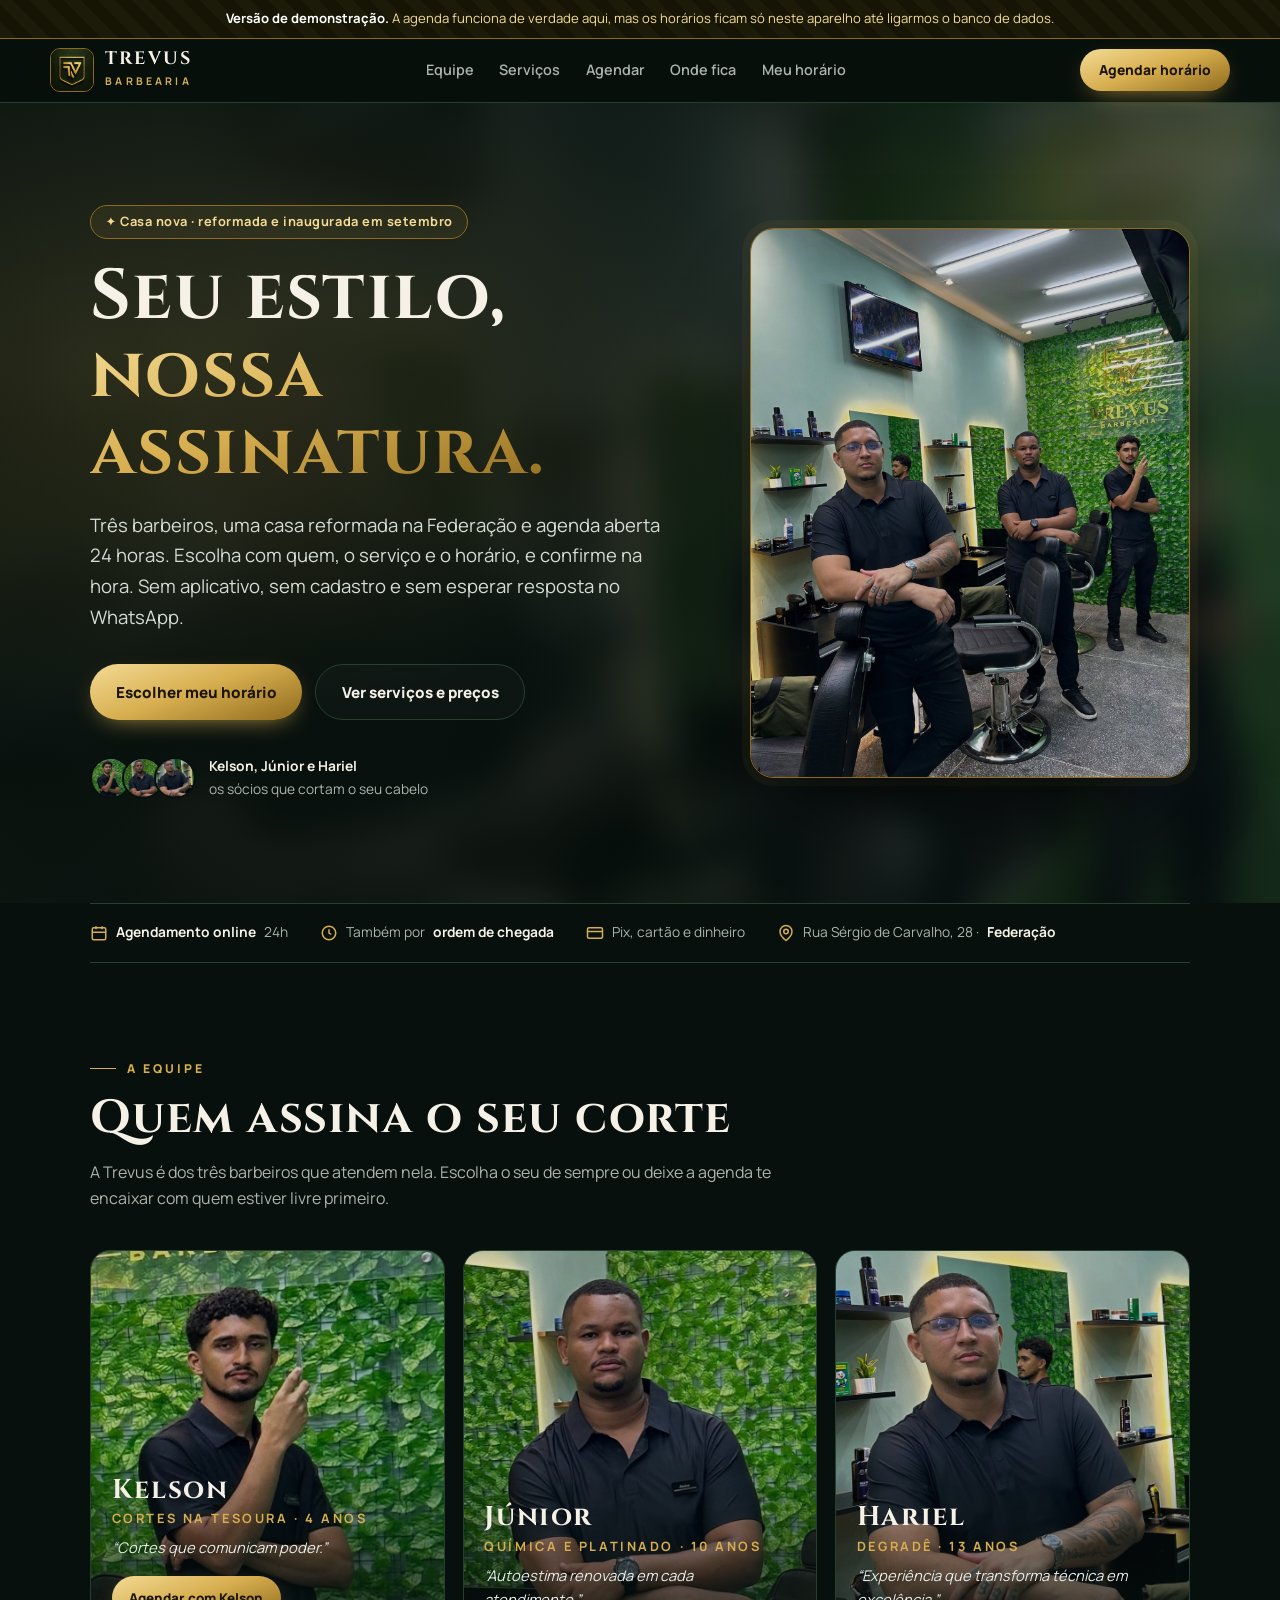
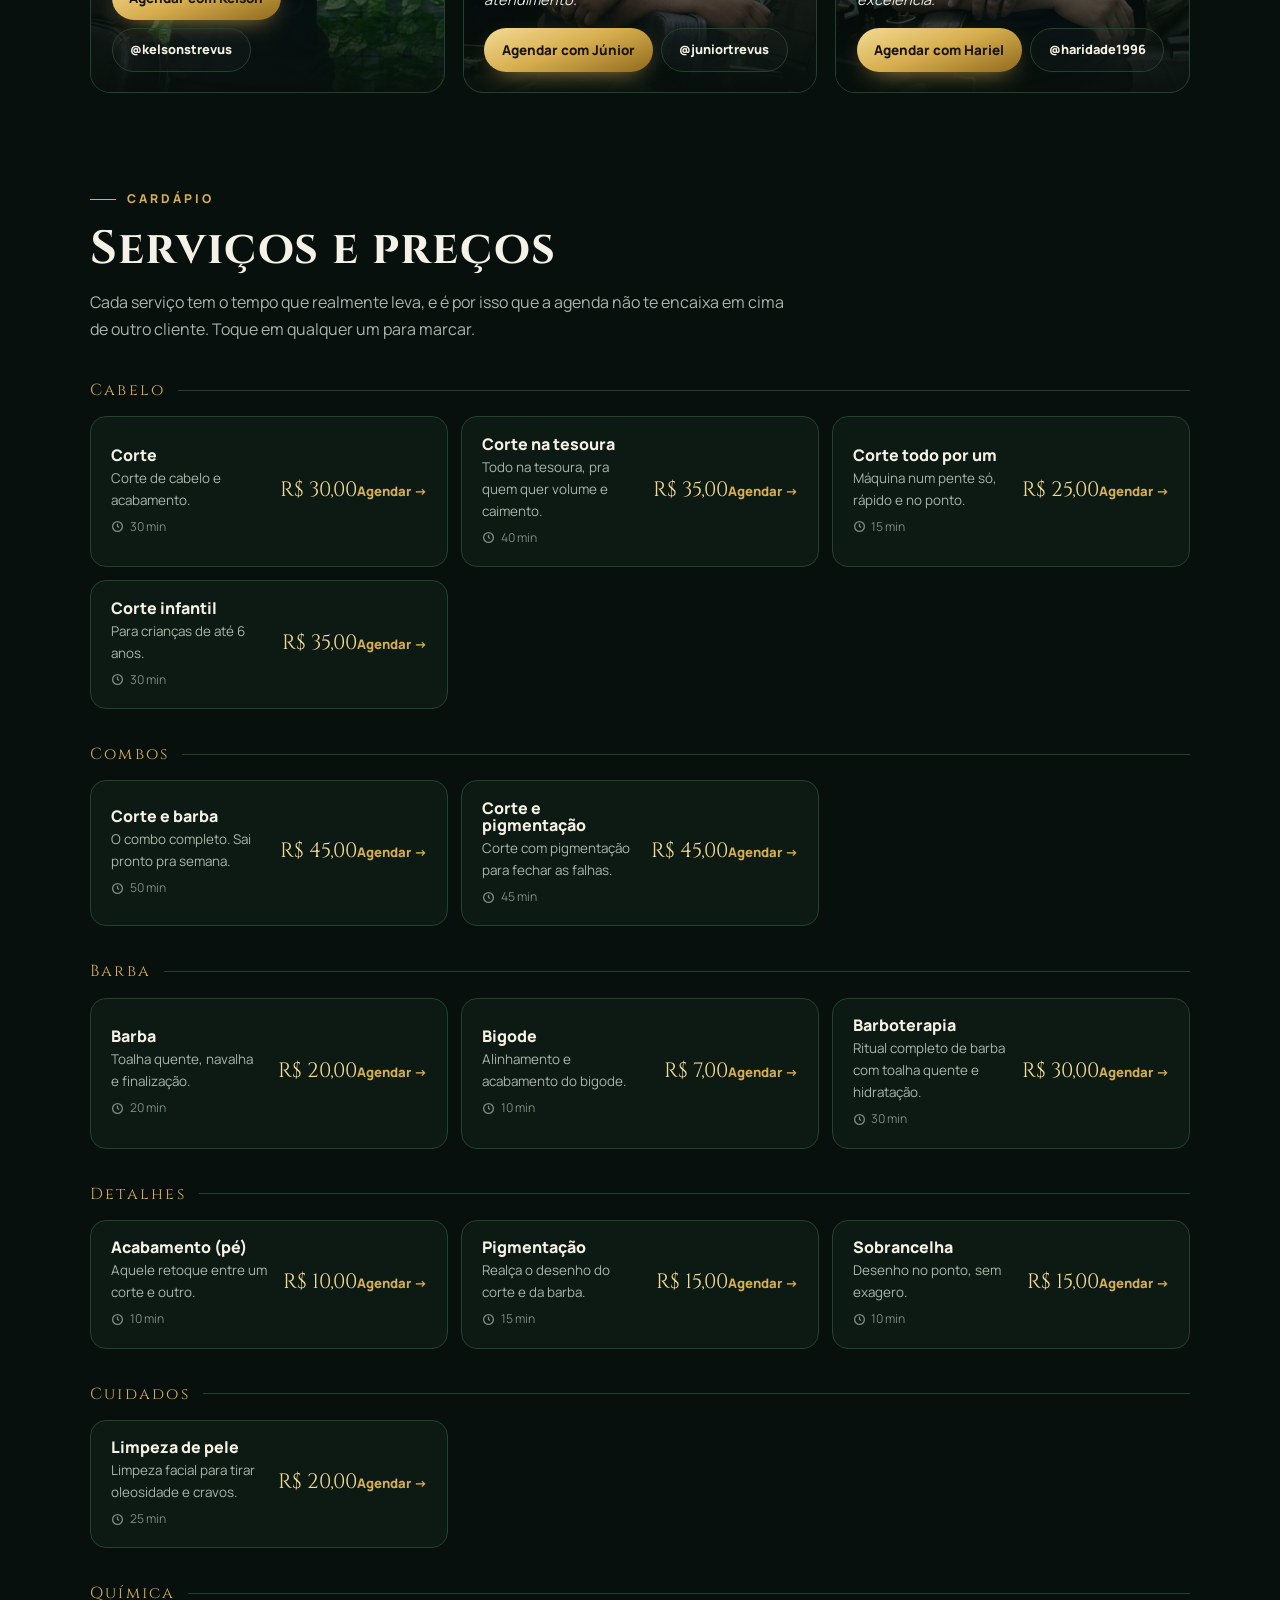
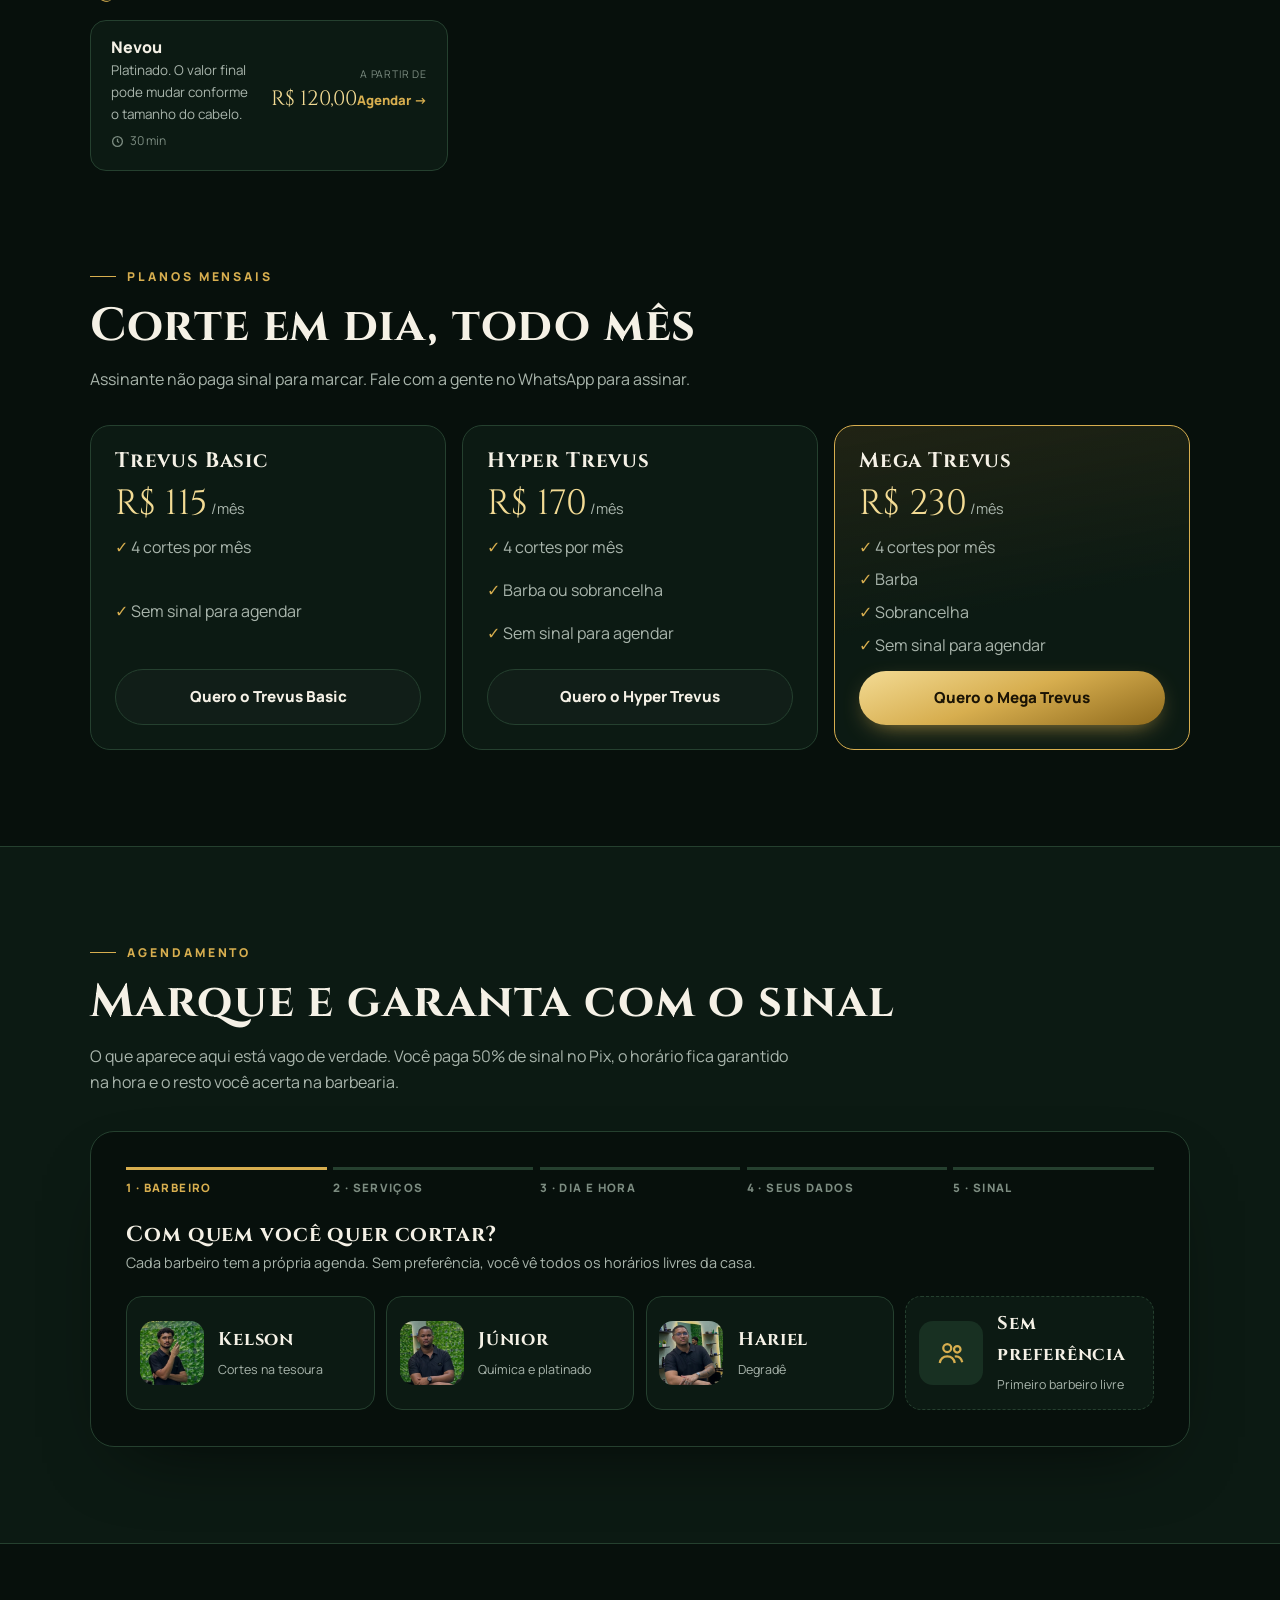
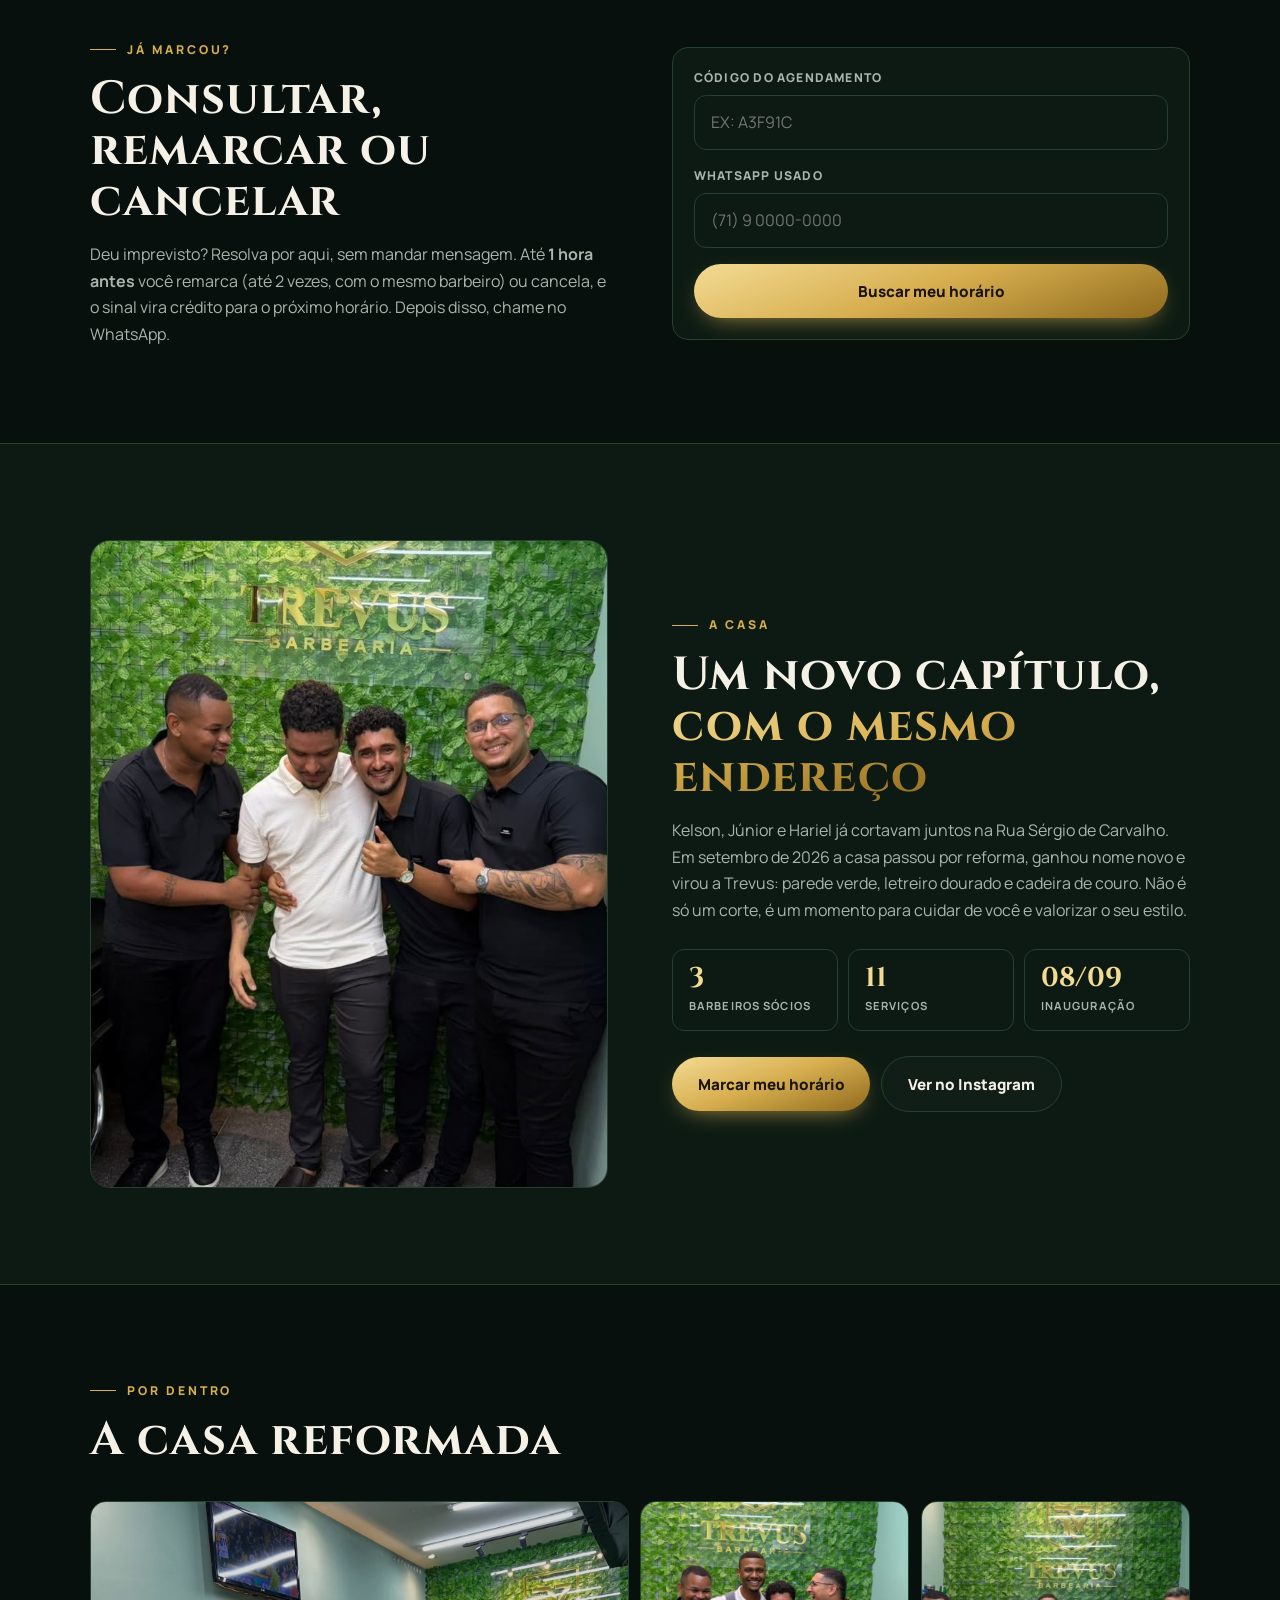
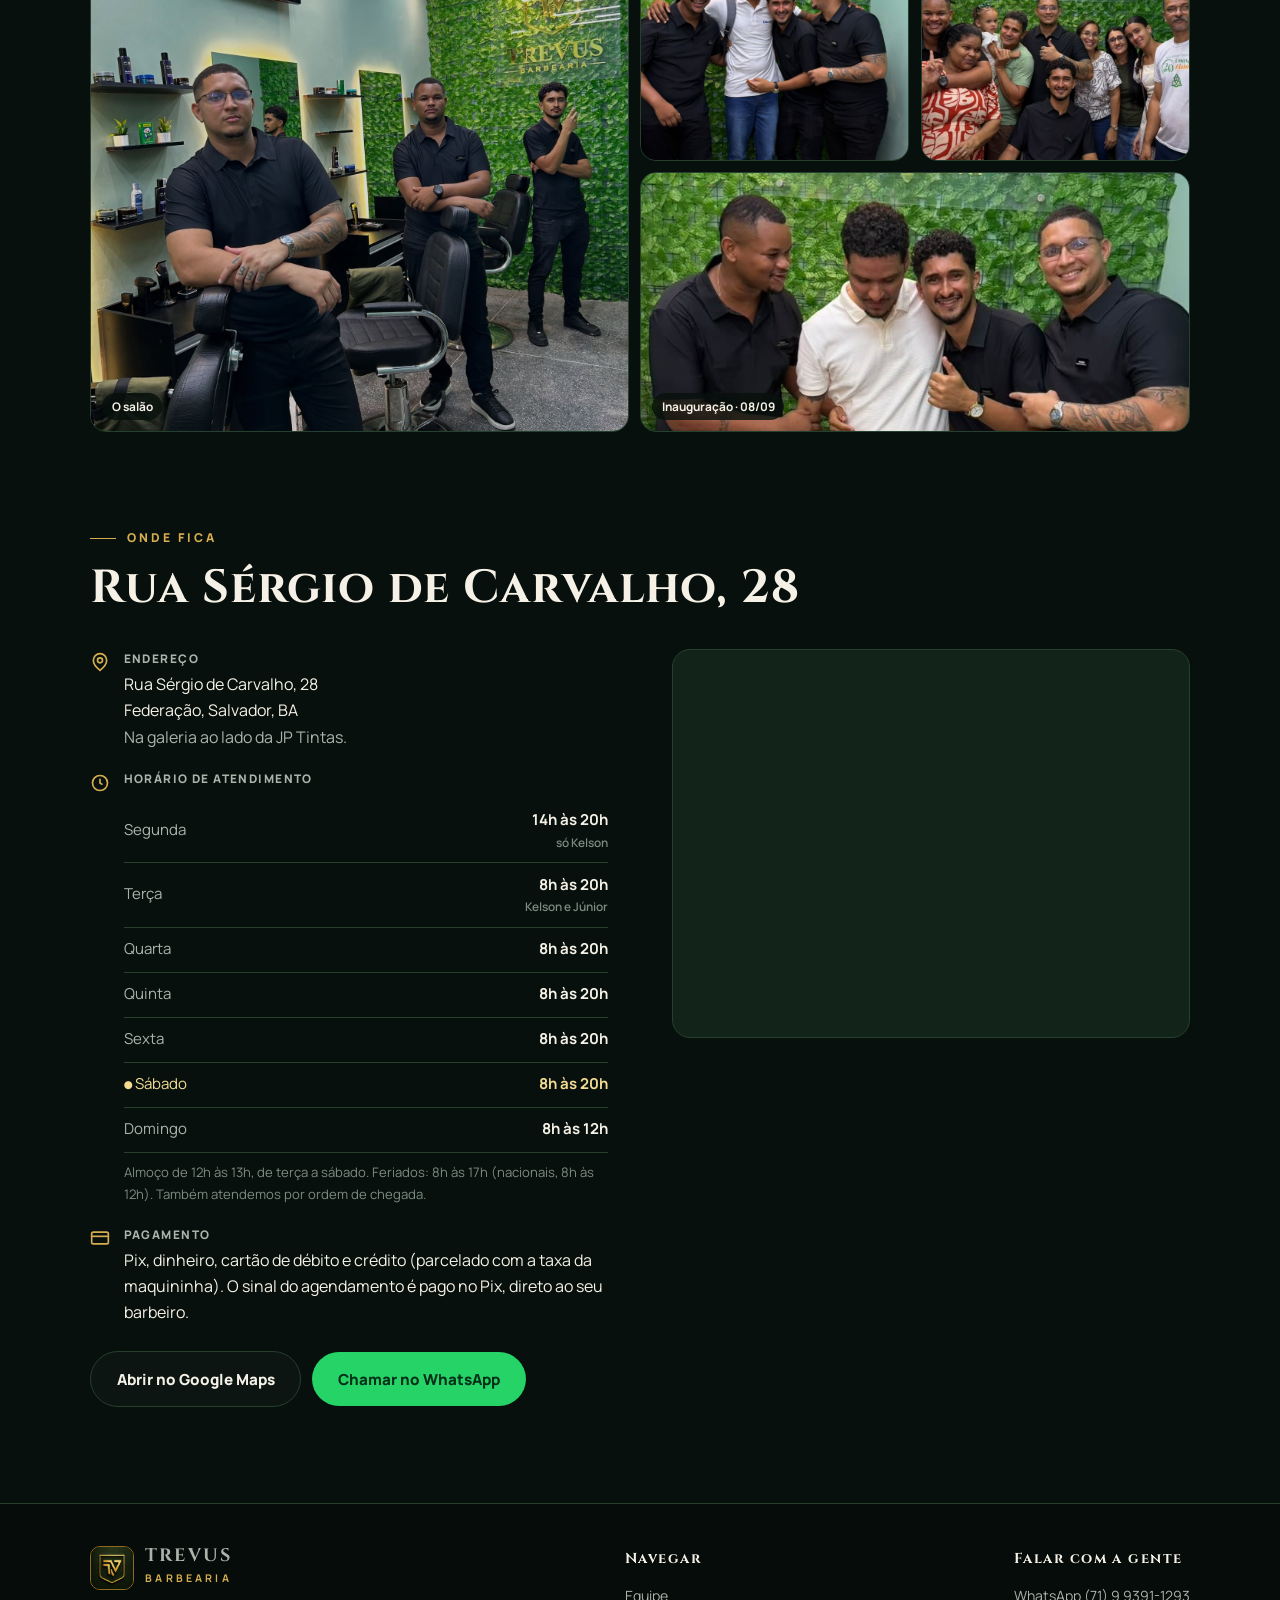
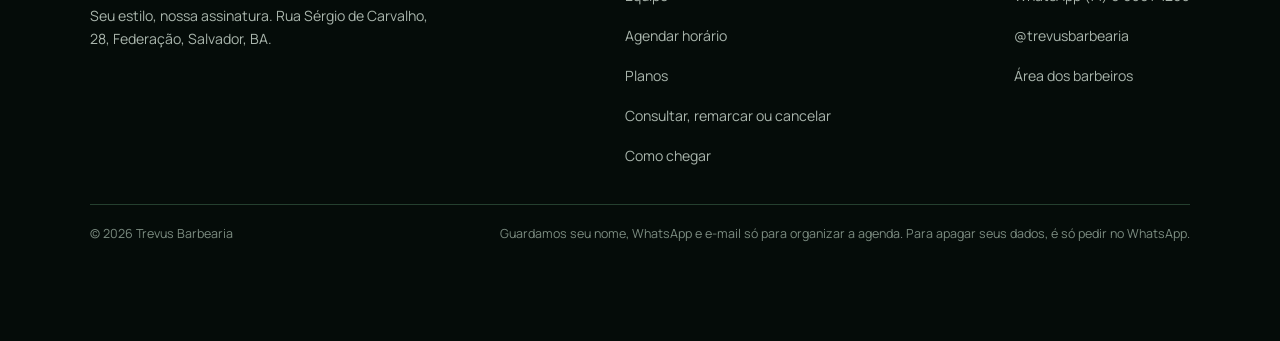
==== commit 67600159: "Fase 1: sinal de 50% no Pix (InfinitePay de cada barbeiro), agenda por barbeiro, vários serviços, cr" ====
--- a/index.html
+++ b/index.html
@@ -125,10 +125,11 @@
         <img src="fotos/kelson.jpg" alt="Kelson, barbeiro e sócio da Trevus, de camisa preta em frente à parede de folhagem." width="800" height="1000">
         <div class="membro-info">
           <h3>Kelson</h3>
-          <p>Sócio · Barbeiro</p>
+          <p>Cortes na tesoura · 4 anos</p>
+          <blockquote>“Cortes que comunicam poder.”</blockquote>
           <div class="membro-acoes">
             <button class="btn btn-ouro" type="button" data-agendar-com="kelson">Agendar com Kelson</button>
-            <a class="btn btn-linha" href="https://www.instagram.com/kelsonsbarbershop/" target="_blank" rel="noopener" aria-label="Instagram do Kelson">@</a>
+            <a class="btn btn-linha" href="https://www.instagram.com/kelsonstrevus/" target="_blank" rel="noopener" aria-label="Instagram do Kelson">@kelsonstrevus</a>
           </div>
         </div>
       </article>
@@ -136,20 +137,22 @@
         <img src="fotos/junior.jpg" alt="Júnior, barbeiro e sócio da Trevus, de braços cruzados apoiado na cadeira." width="800" height="1000">
         <div class="membro-info">
           <h3>Júnior</h3>
-          <p>Sócio · Barbeiro</p>
+          <p>Química e platinado · 10 anos</p>
+          <blockquote>“Autoestima renovada em cada atendimento.”</blockquote>
           <div class="membro-acoes">
             <button class="btn btn-ouro" type="button" data-agendar-com="junior">Agendar com Júnior</button>
-          </div>
+            <a class="btn btn-linha" href="https://www.instagram.com/juniortrevus/" target="_blank" rel="noopener" aria-label="Instagram do Júnior">@juniortrevus</a></div>
         </div>
       </article>
       <article class="membro">
         <img src="fotos/hariel.jpg" alt="Hariel, barbeiro e sócio da Trevus, de óculos, apoiado na cadeira do salão." width="800" height="1000">
         <div class="membro-info">
           <h3>Hariel</h3>
-          <p>Sócio · Barbeiro</p>
+          <p>Degradê · 13 anos</p>
+          <blockquote>“Experiência que transforma técnica em excelência.”</blockquote>
           <div class="membro-acoes">
             <button class="btn btn-ouro" type="button" data-agendar-com="hariel">Agendar com Hariel</button>
-            <a class="btn btn-linha" href="https://www.instagram.com/harielbarber13/" target="_blank" rel="noopener" aria-label="Instagram do Hariel">@</a>
+            <a class="btn btn-linha" href="https://www.instagram.com/haridade1996/" target="_blank" rel="noopener" aria-label="Instagram do Hariel">@haridade1996</a>
           </div>
         </div>
       </article>
@@ -172,22 +175,34 @@
   </div>
 </section>
 
+<!-- ================= PLANOS ================= -->
+<section class="secao" id="planos" style="padding-top:0">
+  <div class="wrap">
+    <p class="olho">Planos mensais</p>
+    <h2>Corte em dia, todo mês</h2>
+    <p class="sub">Assinante não paga sinal para marcar. Fale com a gente no WhatsApp para assinar.</p>
+    <div class="planos" id="planos-lista"></div>
+  </div>
+</section>
+
 <!-- ================= AGENDAMENTO ================= -->
 <section class="secao agendar" id="agendar">
   <div class="wrap">
     <p class="olho">Agendamento</p>
-    <h2>Marque em quatro toques</h2>
+    <h2>Marque e garanta com o sinal</h2>
     <p class="sub">
-      O que aparece aqui está vago de verdade, e a confirmação sai na hora.
+      O que aparece aqui está vago de verdade. Você paga 50% de sinal no Pix,
+      o horário fica garantido na hora e o resto você acerta na barbearia.
     </p>
 
     <div class="painel" id="agendar-app">
 
       <div class="passos" id="passos">
         <div class="passo" data-estado="atual">1 · Barbeiro</div>
-        <div class="passo" data-estado="aberto">2 · Serviço</div>
+        <div class="passo" data-estado="aberto">2 · Serviços</div>
         <div class="passo" data-estado="aberto">3 · Dia e hora</div>
         <div class="passo" data-estado="aberto">4 · Seus dados</div>
+        <div class="passo" data-estado="aberto">5 · Sinal</div>
       </div>
 
       <div class="escolhas" id="escolhas" hidden></div>
@@ -202,8 +217,12 @@
       <!-- 2 -->
       <div class="etapa" data-etapa="2">
         <h3>O que vamos fazer?</h3>
-        <p class="dica">O tempo na cadeira muda conforme o serviço, por isso ele vem antes da hora.</p>
+        <p class="dica">Marque quantos serviços quiser. O tempo na cadeira soma sozinho.</p>
         <div id="lista-servicos"></div>
+        <div class="barra-servicos" id="barra-servicos" hidden>
+          <span><span id="bs-txt"></span><b id="bs-total"></b></span>
+          <button class="btn btn-ouro" id="btn-servicos" type="button">Escolher o horário →</button>
+        </div>
         <div class="acoes"><button class="voltar" type="button" data-voltar="1">← Trocar o barbeiro</button></div>
       </div>
 
@@ -230,7 +249,12 @@
             <div class="campo">
               <label for="cli-tel">WhatsApp</label>
               <input id="cli-tel" name="tel" type="tel" inputmode="numeric" autocomplete="tel" placeholder="(71) 9 0000-0000" required>
-              <p class="ajuda">Serve para te achar se precisar remarcar. Não vai para lista de propaganda.</p>
+              <p class="ajuda">Com ele você consulta, cancela ou remarca. Seu crédito também fica nele.</p>
+            </div>
+            <div class="campo">
+              <label for="cli-email">E-mail</label>
+              <input id="cli-email" name="email" type="email" inputmode="email" autocomplete="email" placeholder="voce@email.com" required>
+              <p class="ajuda">A confirmação e o lembrete da véspera chegam aqui, já com o convite para a sua agenda.</p>
             </div>
             <div class="campo">
               <label for="cli-obs">Observação <span style="text-transform:none;letter-spacing:0;font-weight:500">(opcional)</span></label>
@@ -239,7 +263,7 @@
           </div>
           <div id="msg-form"></div>
           <div class="acoes">
-            <button class="btn btn-ouro" id="btn-confirmar" type="submit">Confirmar horário</button>
+            <button class="btn btn-ouro" id="btn-confirmar" type="submit">Reservar e pagar o sinal</button>
             <button class="voltar" type="button" data-voltar="3">← Trocar a hora</button>
           </div>
         </form>
@@ -247,18 +271,48 @@
 
       <!-- 5 -->
       <div class="etapa" data-etapa="5">
+        <div class="pagamento">
+          <div class="pg-topo">
+            <div>
+              <p class="pg-rot">Sinal de 50%</p>
+              <p class="pg-valor" id="pg-valor"></p>
+              <p class="pg-resto" id="pg-resto"></p>
+            </div>
+            <div class="pg-tempo" aria-live="polite">
+              <span>Vaga segurada por</span>
+              <b id="pg-relogio">15:00</b>
+            </div>
+          </div>
+          <p class="pg-linha" id="pg-linha"></p>
+          <div class="pg-demo" id="pg-demo" hidden>
+            <svg viewBox="0 0 29 29" aria-hidden="true"><path fill="currentColor" d="M0 0h7v7H0zM1 1v5h5V1zM2 2h3v3H2zM22 0h7v7h-7zM23 1v5h5V1zM24 2h3v3h-3zM0 22h7v7H0zM1 23v5h5v-5zM2 24h3v3H2zM9 0h2v2H9zM12 1h3v2h-3zM9 4h4v2H9zM15 4h2v4h-2zM18 0h2v3h-2zM10 8h3v2h-3zM0 9h3v2H0zM5 9h3v3H5zM14 10h4v2h-4zM20 9h3v2h-3zM25 9h4v3h-4zM1 13h4v2H1zM8 13h3v3H8zM12 14h2v4h-2zM16 13h3v2h-3zM22 13h2v4h-2zM26 14h3v2h-3zM0 17h2v3H0zM4 17h3v2H4zM9 18h2v2H9zM15 17h4v2h-4zM20 18h1v3h-1zM24 18h4v2h-4zM9 22h4v2H9zM15 21h2v3h-2zM19 22h3v3h-3zM24 22h2v2h-2zM27 23h2v4h-2zM10 26h3v3h-3zM14 25h3v2h-3zM18 27h4v2h-4zM23 26h3v3h-3z"/></svg>
+            <p><b>Pix de demonstração.</b> No site de verdade, este botão abre o pagamento da InfinitePay do barbeiro e o horário confirma sozinho quando o Pix cai.</p>
+          </div>
+          <div id="pg-msg"></div>
+          <div class="acoes">
+            <button class="btn btn-ouro" id="btn-pagar" type="button">Pagar o sinal</button>
+            <button class="voltar" id="btn-desistir" type="button">← Trocar o horário</button>
+          </div>
+          <p class="pg-regras">Cancelou até 1h antes? O sinal vira crédito com o mesmo barbeiro. Faltou sem avisar? O sinal fica com a barbearia.</p>
+        </div>
+      </div>
+
+      <!-- 6 -->
+      <div class="etapa" data-etapa="6">
         <div class="sucesso">
           <div class="selo-ok" aria-hidden="true">
             <svg width="30" height="30" viewBox="0 0 24 24" fill="none" stroke="currentColor" stroke-width="3" stroke-linecap="round" stroke-linejoin="round"><path d="M20 6 9 17l-5-5"/></svg>
           </div>
           <h3>Horário confirmado</h3>
           <p class="com">com <span id="ok-barbeiro"></span></p>
-          <p class="dica" id="ok-linha" style="color:var(--cinza);margin:.4rem 0 1rem"></p>
+          <p class="dica" id="ok-linha" style="color:var(--cinza);margin:.4rem 0 .3rem"></p>
+          <p class="ok-sinal" id="ok-sinal"></p>
           <p style="font-size:.76rem;letter-spacing:.16em;text-transform:uppercase;color:var(--cinza);font-weight:800">Seu código</p>
           <div class="codigo" id="ok-codigo"></div>
           <p style="max-width:34rem;margin:0 auto 1.4rem;color:var(--cinza);font-size:.92rem">
-            Guarde esse código: é com ele que você consulta ou cancela sozinho,
-            até 2 horas antes. Chegue uns 5 minutinhos antes.
+            Guarde esse código: com ele você consulta, cancela ou remarca sozinho
+            até 1 hora antes. A confirmação também foi para o seu e-mail.
+            Tolerância de atraso: 5 minutos.
           </p>
           <div class="acoes" style="justify-content:center">
             <a class="btn btn-zap" id="ok-zap" target="_blank" rel="noopener">Avisar no WhatsApp</a>
@@ -277,11 +331,11 @@
   <div class="wrap dupla">
     <div>
       <p class="olho">Já marcou?</p>
-      <h2>Consultar ou cancelar</h2>
+      <h2>Consultar, remarcar ou cancelar</h2>
       <p class="sub">
-        Deu imprevisto? Cancele por aqui mesmo, sem precisar mandar mensagem.
-        A vaga volta na hora para a agenda e outro cliente aproveita.
-        O cancelamento pelo site vale até <b>2 horas antes</b>. Depois disso, chame no WhatsApp.
+        Deu imprevisto? Resolva por aqui, sem mandar mensagem. Até <b>1 hora antes</b>
+        você remarca (até 2 vezes, com o mesmo barbeiro) ou cancela, e o sinal vira
+        crédito para o próximo horário. Depois disso, chame no WhatsApp.
       </p>
     </div>
     <div class="cartao">
@@ -369,7 +423,8 @@
           <div>
             <b class="rot">Endereço</b>
             Rua Sérgio de Carvalho, 28<br>
-            Federação, Salvador, BA
+            Federação, Salvador, BA<br>
+            <span style="color:var(--cinza)">Na galeria ao lado da JP Tintas.</span>
           </div>
         </div>
 
@@ -378,8 +433,8 @@
           <div style="width:100%">
             <b class="rot">Horário de atendimento</b>
             <table class="tabela-horario" id="tabela-horario">
-              <tr data-dia="1"><td>Segunda</td><td>14h às 18h</td></tr>
-              <tr data-dia="2"><td>Terça</td><td>8h às 20h</td></tr>
+              <tr data-dia="1"><td>Segunda</td><td>14h às 20h <small>só Kelson</small></td></tr>
+              <tr data-dia="2"><td>Terça</td><td>8h às 20h <small>Kelson e Júnior</small></td></tr>
               <tr data-dia="3"><td>Quarta</td><td>8h às 20h</td></tr>
               <tr data-dia="4"><td>Quinta</td><td>8h às 20h</td></tr>
               <tr data-dia="5"><td>Sexta</td><td>8h às 20h</td></tr>
@@ -387,7 +442,8 @@
               <tr data-dia="0"><td>Domingo</td><td>8h às 12h</td></tr>
             </table>
             <p style="margin-top:.6rem;font-size:.82rem;color:var(--cinza-fraco)">
-              Almoço de 12h às 13h, de terça a sábado.
+              Almoço de 12h às 13h, de terça a sábado. Feriados: 8h às 17h
+              (nacionais, 8h às 12h). Também atendemos por ordem de chegada.
             </p>
           </div>
         </div>
@@ -396,7 +452,8 @@
           <svg width="20" height="20" viewBox="0 0 24 24" fill="none" stroke="currentColor" stroke-width="2"><rect x="2" y="5" width="20" height="14" rx="2"/><path d="M2 10h20"/></svg>
           <div>
             <b class="rot">Pagamento</b>
-            Pix, dinheiro, cartão de débito e crédito.
+            Pix, dinheiro, cartão de débito e crédito (parcelado com a taxa da maquininha).
+            O sinal do agendamento é pago no Pix, direto ao seu barbeiro.
           </div>
         </div>
 
@@ -430,7 +487,8 @@
         <ul class="rodape-links">
           <li><a href="#equipe">Equipe</a></li>
           <li><a href="#agendar">Agendar horário</a></li>
-          <li><a href="#meu-horario">Consultar ou cancelar</a></li>
+          <li><a href="#planos">Planos</a></li>
+          <li><a href="#meu-horario">Consultar, remarcar ou cancelar</a></li>
           <li><a href="#local">Como chegar</a></li>
         </ul>
       </div>
@@ -445,7 +503,7 @@
     </div>
     <div class="creditos">
       <span>© <span id="ano"></span> Trevus Barbearia</span>
-      <span>Guardamos seu nome e WhatsApp só para organizar a agenda. Para apagar seus dados, é só pedir no WhatsApp.</span>
+      <span>Guardamos seu nome, WhatsApp e e-mail só para organizar a agenda. Para apagar seus dados, é só pedir no WhatsApp.</span>
     </div>
   </div>
 </footer>
@@ -467,6 +525,18 @@
   var hoje = new Date().getDay();
   var linha = document.querySelector('#tabela-horario tr[data-dia="' + hoje + '"]');
   if (linha) linha.setAttribute('data-hoje', '');
+
+  // o botão flutuante some dentro do agendamento: ali ele cobriria os botões do fluxo
+  (function () {
+    var flutua = document.querySelector('.flutua'), sec = document.getElementById('agendar');
+    function confere() {
+      var r = sec.getBoundingClientRect();
+      flutua.hidden = r.top < window.innerHeight && r.bottom > 0;
+    }
+    window.addEventListener('scroll', confere, { passive: true });
+    window.addEventListener('resize', confere);
+    confere();
+  })();
 
   function irAgendar() { document.getElementById('agendar').scrollIntoView({ behavior: 'smooth' }); }
 
@@ -514,6 +584,25 @@
     });
   }
 
+  // planos (assinatura com login entra na Fase 2; por enquanto, WhatsApp)
+  (function () {
+    var alvo = document.getElementById('planos-lista');
+    (CFG.planos || []).forEach(function (pl) {
+      var c = document.createElement('article');
+      c.className = 'plano' + (pl.destaque ? ' destaque' : '');
+      var h = document.createElement('h3'); h.textContent = pl.nome; c.appendChild(h);
+      var v = document.createElement('p'); v.className = 'plano-preco';
+      v.innerHTML = 'R$ ' + (pl.preco_centavos / 100).toFixed(0) + '<small>/mês</small>'; c.appendChild(v);
+      var ul = document.createElement('ul');
+      pl.itens.concat(['Sem sinal para agendar']).forEach(function (i) { var li = document.createElement('li'); li.textContent = i; ul.appendChild(li); });
+      c.appendChild(ul);
+      var a = document.createElement('a'); a.className = 'btn ' + (pl.destaque ? 'btn-ouro' : 'btn-linha'); a.target = '_blank'; a.rel = 'noopener';
+      a.href = 'https://wa.me/' + CFG.whatsapp + '?text=' + encodeURIComponent('Olá, Trevus! Quero assinar o ' + pl.nome + '.');
+      a.textContent = 'Quero o ' + pl.nome; c.appendChild(a);
+      alvo.appendChild(c);
+    });
+  })();
+
   document.addEventListener('tv:dados', function (ev) { pintaCardapio(ev.detail.servicos); });
   if (CFG.servicosCarregados) pintaCardapio(CFG.servicosCarregados);
 })();
--- a/assets/estilo.css
+++ b/assets/estilo.css
@@ -181,7 +181,7 @@
   padding:clamp(1.1rem,3.5vw,2.2rem);margin-top:2.2rem;
   box-shadow:0 30px 80px -40px rgba(0,0,0,.8);
 }
-.passos{display:grid;grid-template-columns:repeat(4,1fr);gap:.4rem;margin-bottom:1.4rem}
+.passos{display:grid;grid-template-columns:repeat(5,1fr);gap:.4rem;margin-bottom:1.4rem}
 .passo{
   padding:.5rem 0 .2rem;border-top:3px solid var(--borda);
   font-size:.72rem;letter-spacing:.12em;text-transform:uppercase;color:var(--cinza-fraco);font-weight:800;
@@ -189,7 +189,7 @@
 }
 .passo[data-estado="atual"]{border-color:var(--ouro);color:var(--ouro)}
 .passo[data-estado="feito"]{border-color:var(--ouro-fundo);color:var(--cinza)}
-@media(max-width:520px){ .passo{font-size:.7rem;letter-spacing:.02em} }
+@media(max-width:520px){ .passo{font-size:.66rem;letter-spacing:0} }
 
 .escolhas{display:flex;flex-wrap:wrap;gap:.5rem;margin-bottom:1.4rem}
 .escolha{
@@ -410,3 +410,51 @@
   .topo,.flutua,.acoes,.faixa-demo{display:none}
   body{background:#fff;color:#000}
 }
+
+/* ---------- v2: equipe, vários serviços, sinal, planos ---------- */
+.membro-info blockquote{margin:-.6rem 0 1rem;font-size:.92rem;color:#E4ECE6;font-style:italic;max-width:30ch}
+.membro-acoes .btn-linha{font-size:.8rem}
+
+.opcao-multi{justify-content:flex-start}
+.opcao-multi > span:nth-child(2){flex:1}
+.caixinha{width:22px;height:22px;border-radius:6px;border:2px solid var(--borda);flex:none;display:grid;place-items:center;transition:background .15s,border-color .15s}
+.opcao-multi[aria-pressed="true"] .caixinha{background:var(--ouro);border-color:var(--ouro)}
+.opcao-multi[aria-pressed="true"] .caixinha::after{content:"";width:6px;height:11px;border:solid #1B1405;border-width:0 3px 3px 0;transform:rotate(45deg) translate(-1px,-1px)}
+.barra-servicos{
+  position:sticky;bottom:12px;z-index:5;margin-top:1.2rem;
+  display:flex;align-items:center;justify-content:space-between;gap:1rem;flex-wrap:wrap;
+  background:var(--musgo);border:1px solid var(--ouro-fundo);border-radius:16px;padding:.8rem 1rem;
+  box-shadow:0 18px 40px -18px #000;
+}
+.barra-servicos #bs-txt{display:block;font-size:.8rem;color:var(--cinza)}
+.barra-servicos b{font-family:var(--display);font-size:1.3rem;color:var(--ouro-claro)}
+
+.pagamento{display:grid;gap:1rem}
+.pg-topo{display:flex;justify-content:space-between;align-items:flex-start;gap:1rem;flex-wrap:wrap}
+.pg-rot{font-size:.74rem;letter-spacing:.16em;text-transform:uppercase;color:var(--cinza);font-weight:800}
+.pg-valor{font-family:var(--display);font-size:clamp(2.2rem,7vw,3rem);color:var(--ouro-claro);line-height:1.1}
+.pg-resto{color:var(--cinza);font-size:.92rem}
+.pg-tempo{text-align:right;background:var(--mata);border:1px solid var(--borda);border-radius:14px;padding:.6rem 1rem}
+.pg-tempo span{display:block;font-size:.72rem;color:var(--cinza);font-weight:700}
+.pg-tempo b{font-family:var(--display);font-size:1.7rem;font-variant-numeric:tabular-nums}
+.pg-linha{font-weight:700}
+.pg-demo{display:flex;gap:1rem;align-items:center;background:var(--mata);border:1px dashed var(--ouro-fundo);border-radius:14px;padding:1rem}
+.pg-demo svg{width:96px;height:96px;flex:none;color:var(--creme);background:#fff;color:#07100C;border-radius:8px;padding:6px}
+.pg-demo p{font-size:.88rem;color:var(--cinza)}
+.pg-regras{font-size:.82rem;color:var(--cinza-fraco)}
+.ok-sinal{color:var(--ouro-claro);font-weight:700;margin-bottom:1rem}
+
+.planos{display:grid;grid-template-columns:repeat(3,1fr);gap:1rem;margin-top:2rem}
+@media(max-width:860px){ .planos{grid-template-columns:1fr} }
+.plano{background:var(--mata);border:1px solid var(--borda);border-radius:20px;padding:1.5rem;display:flex;flex-direction:column;gap:.8rem}
+.plano.destaque{border-color:var(--ouro);background:linear-gradient(170deg,rgba(215,174,79,.12),var(--mata) 55%)}
+.plano h3{font-size:1.3rem}
+.plano-preco{font-family:var(--display);font-size:2.2rem;color:var(--ouro-claro);line-height:1}
+.plano-preco small{font-family:var(--corpo);font-size:.9rem;color:var(--cinza);margin-left:.2rem}
+.plano ul{list-style:none;display:grid;gap:.4rem;flex:1;color:var(--cinza)}
+.plano li::before{content:"✓ ";color:var(--ouro);font-weight:800}
+
+.tabela-horario small{display:block;font-weight:600;color:var(--cinza-fraco);font-size:.74rem}
+.remarcar{display:grid;gap:.6rem;margin-top:1rem}
+.remarcar h3{font-size:1.05rem}
+.remarcar .dica{font-size:.86rem;color:var(--cinza)}
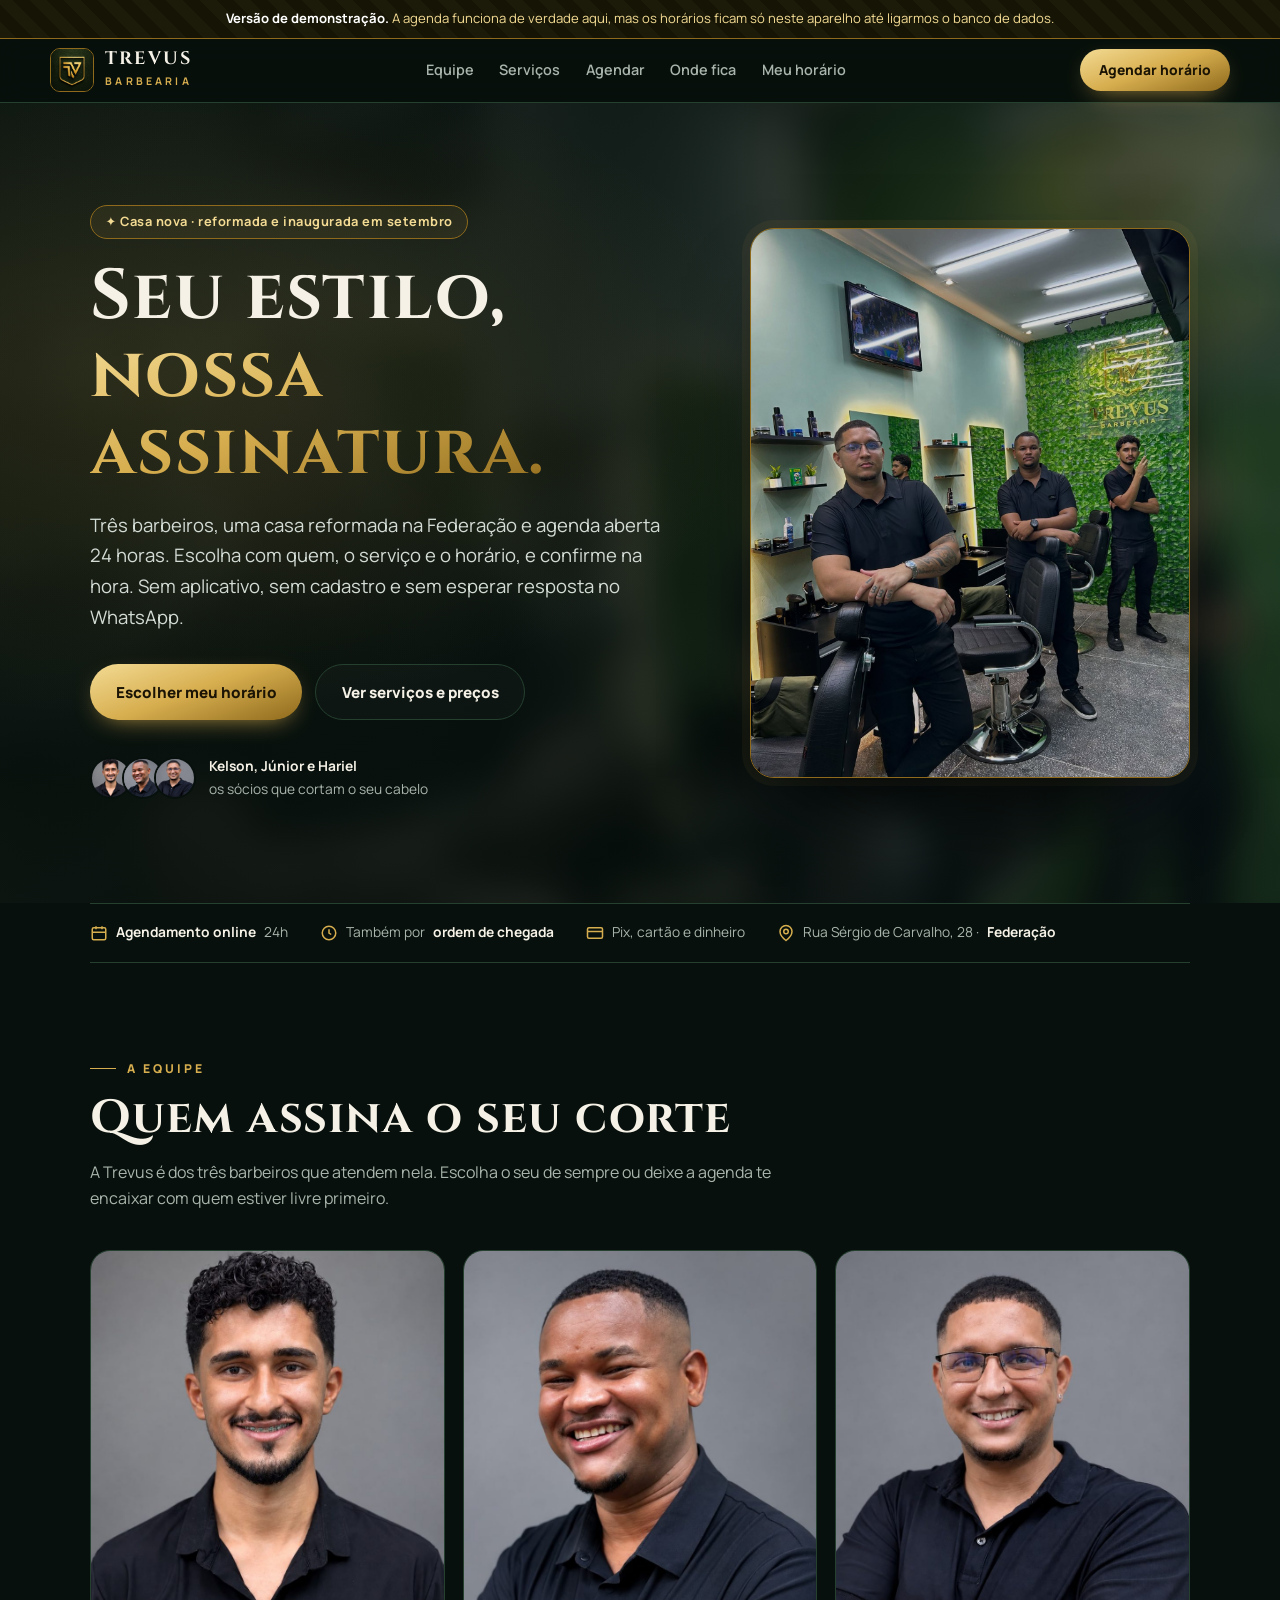
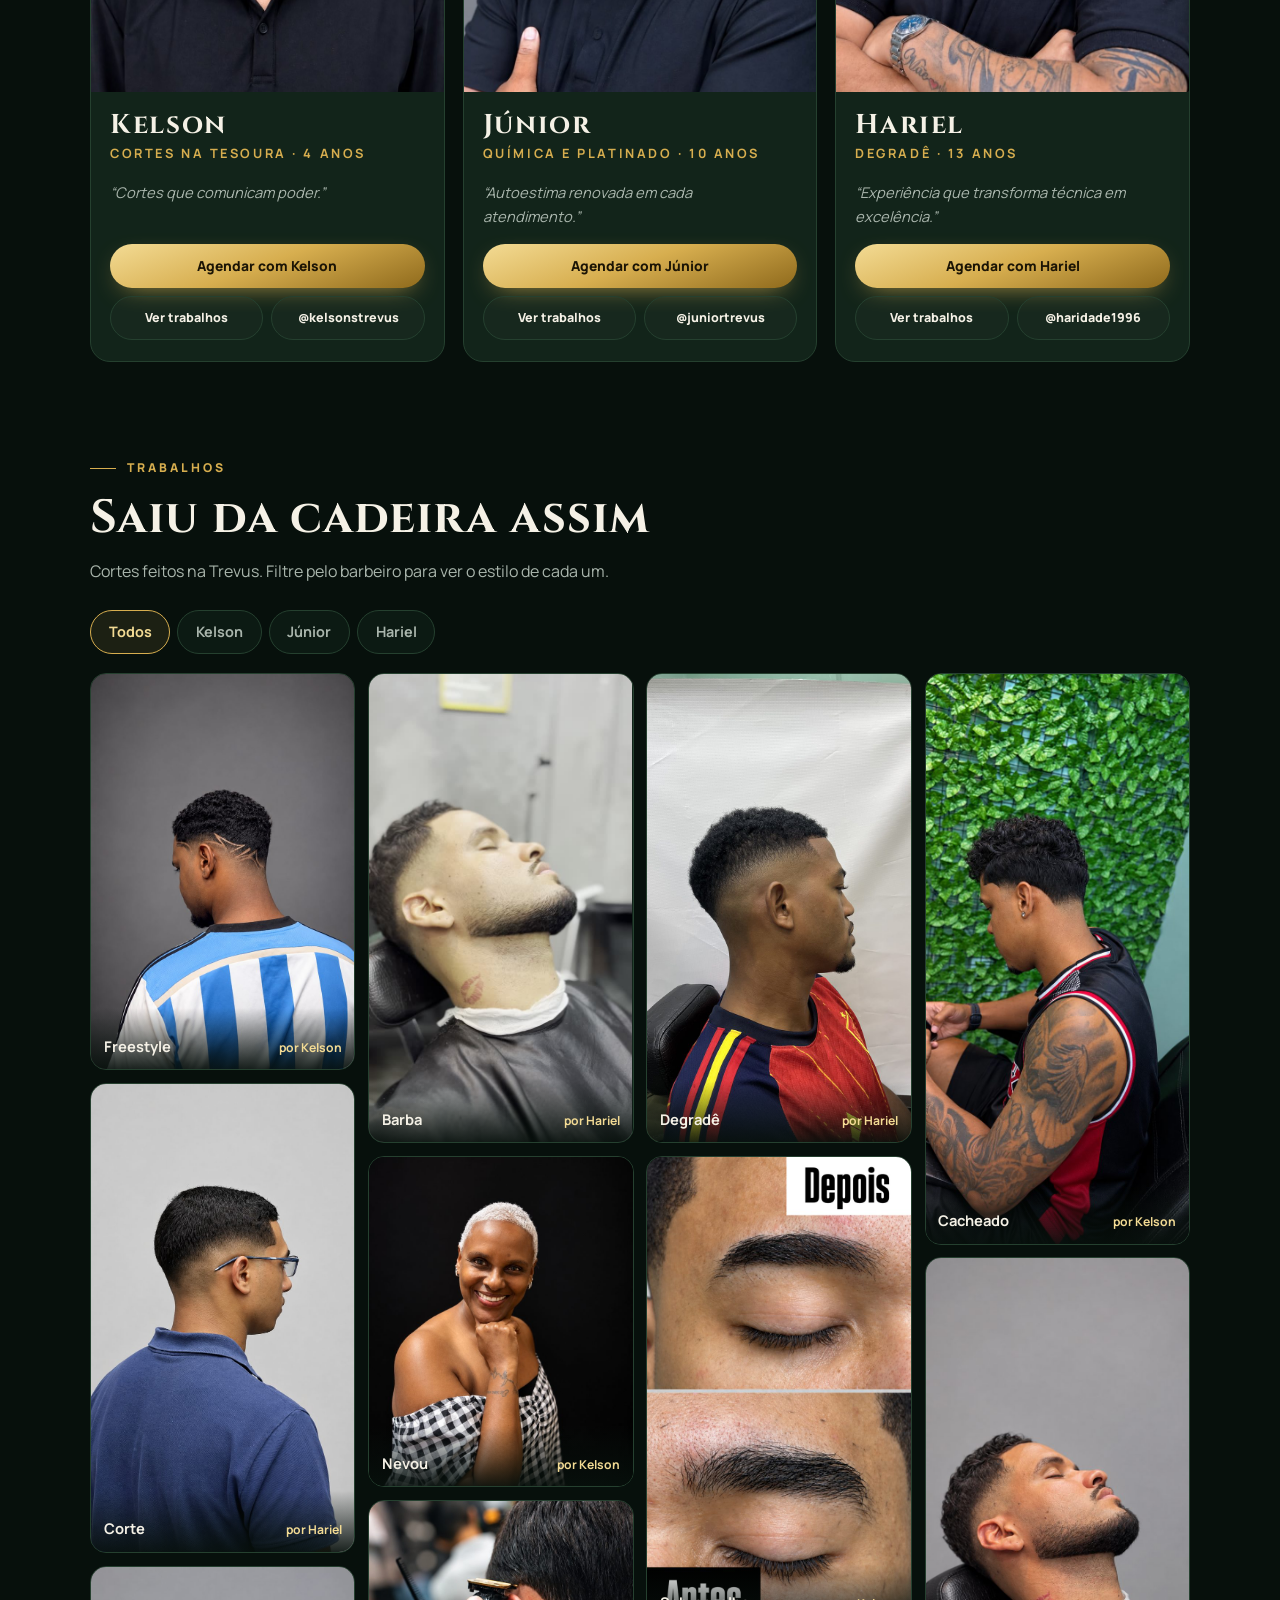
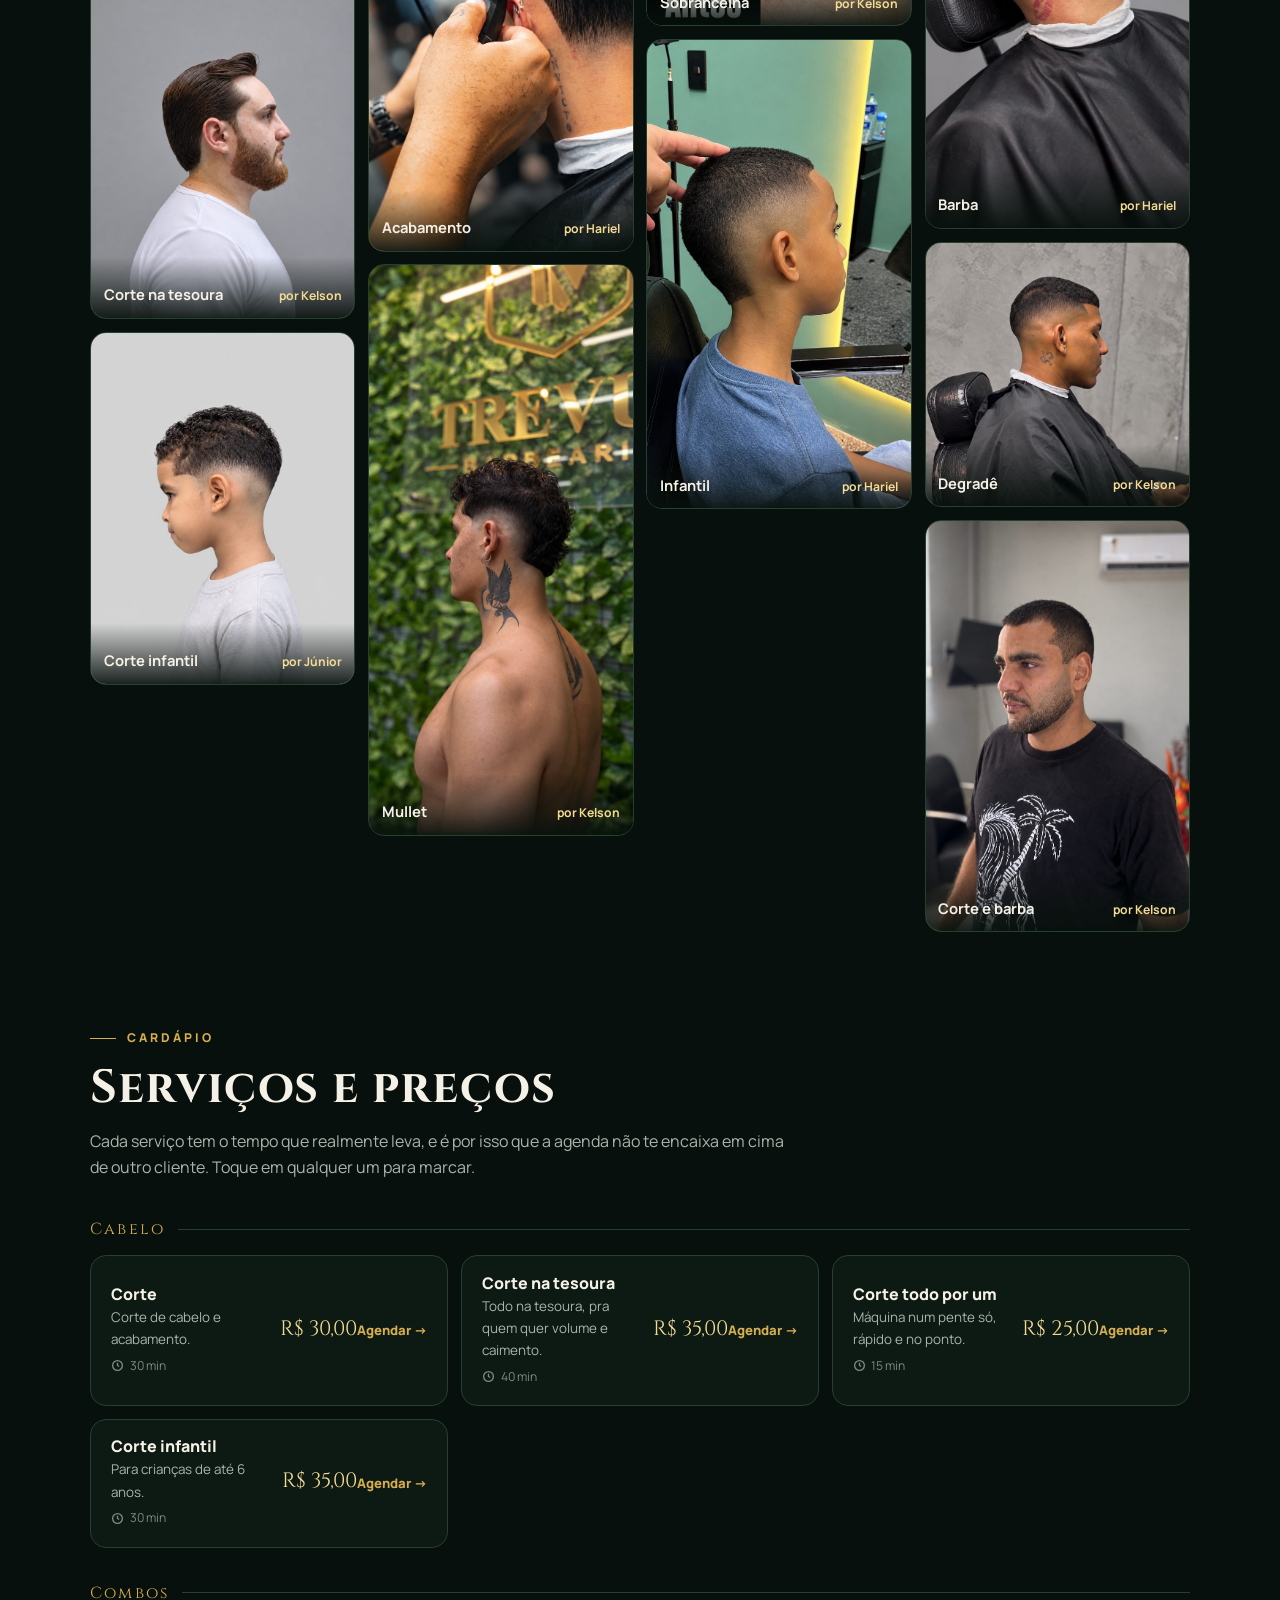
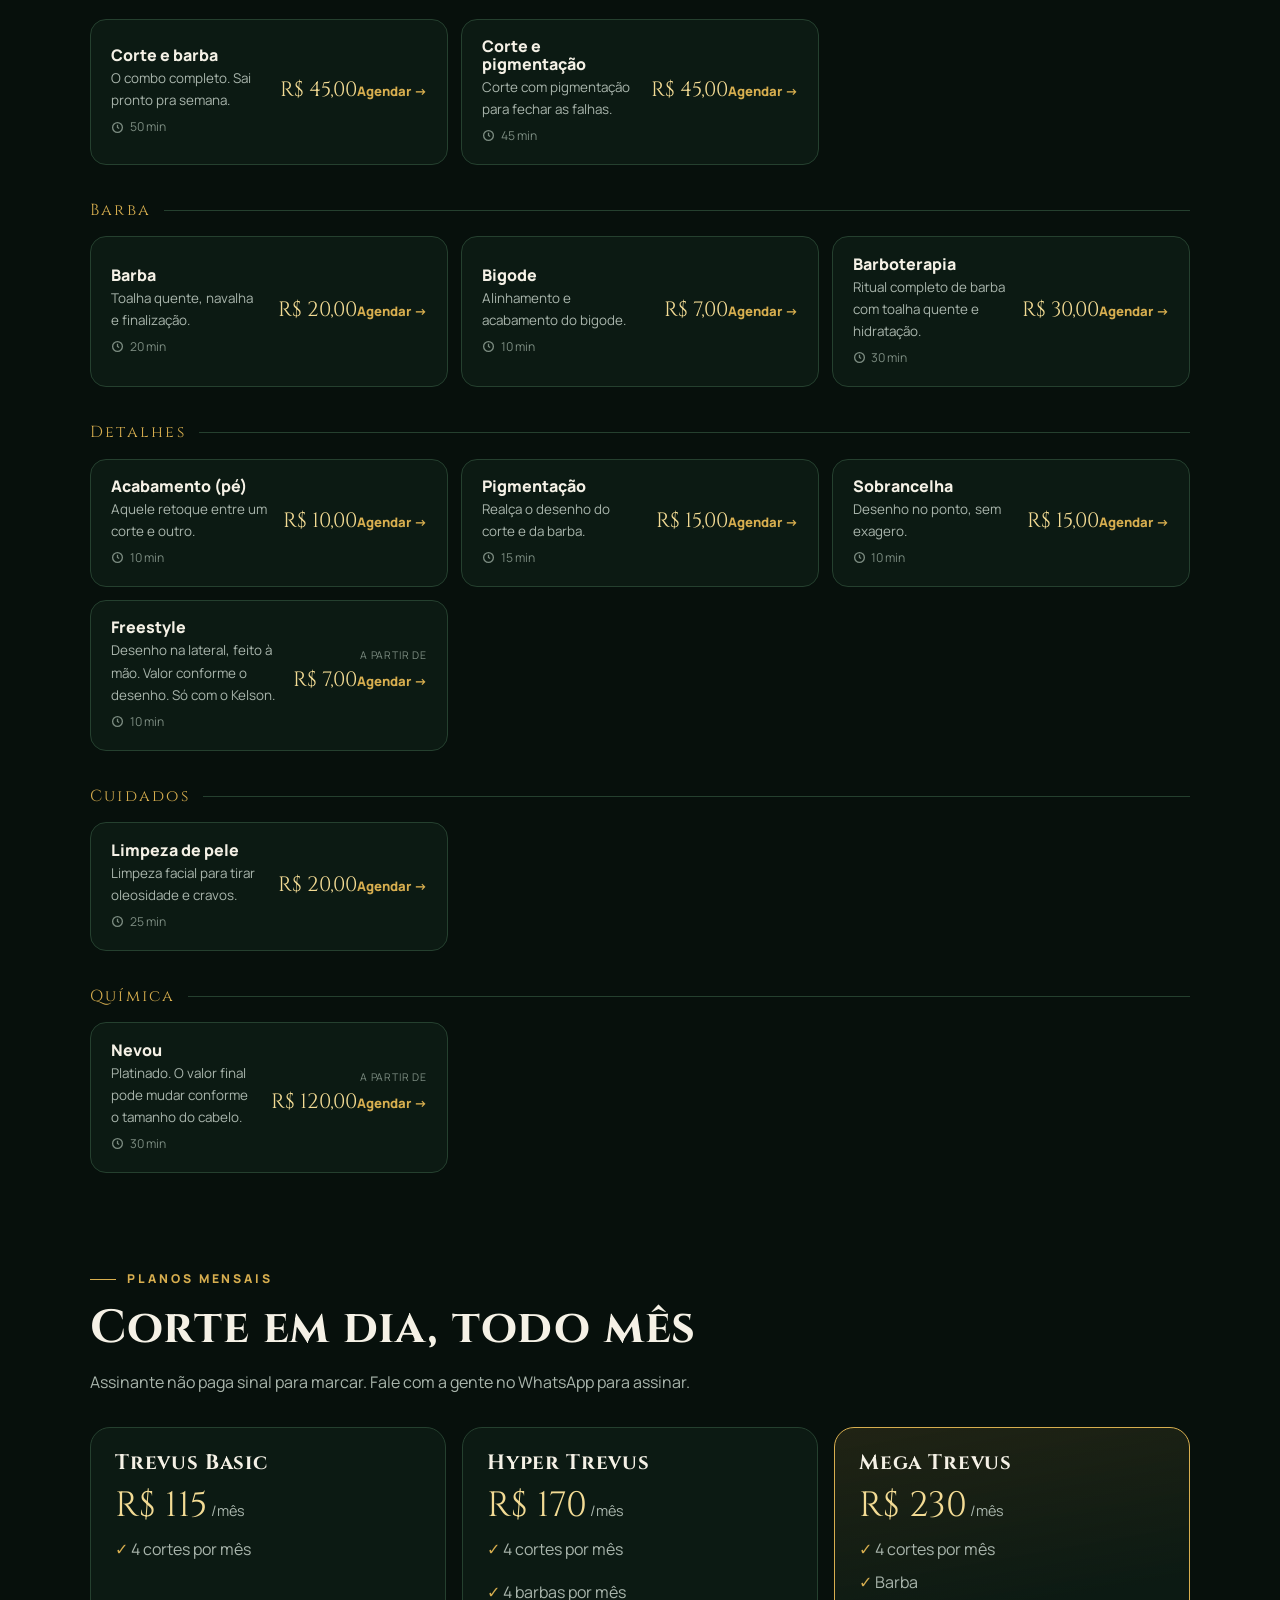
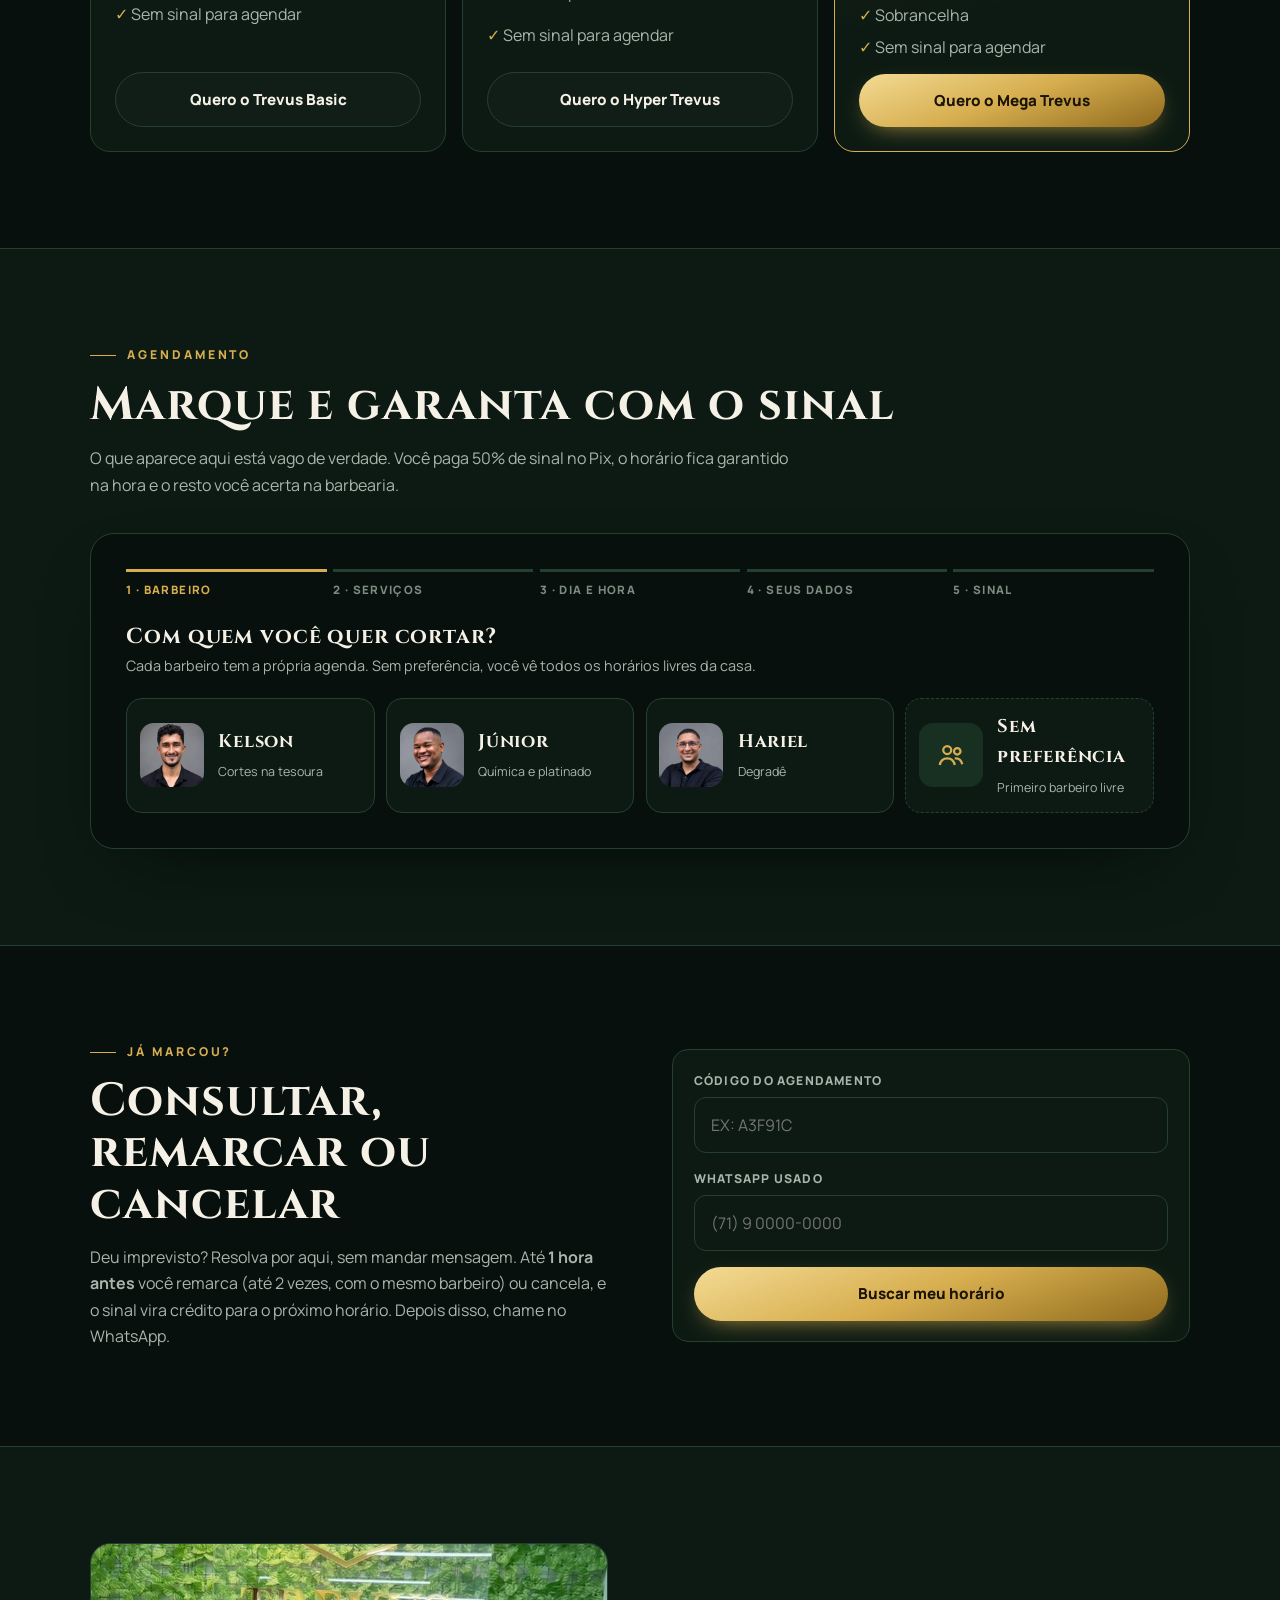
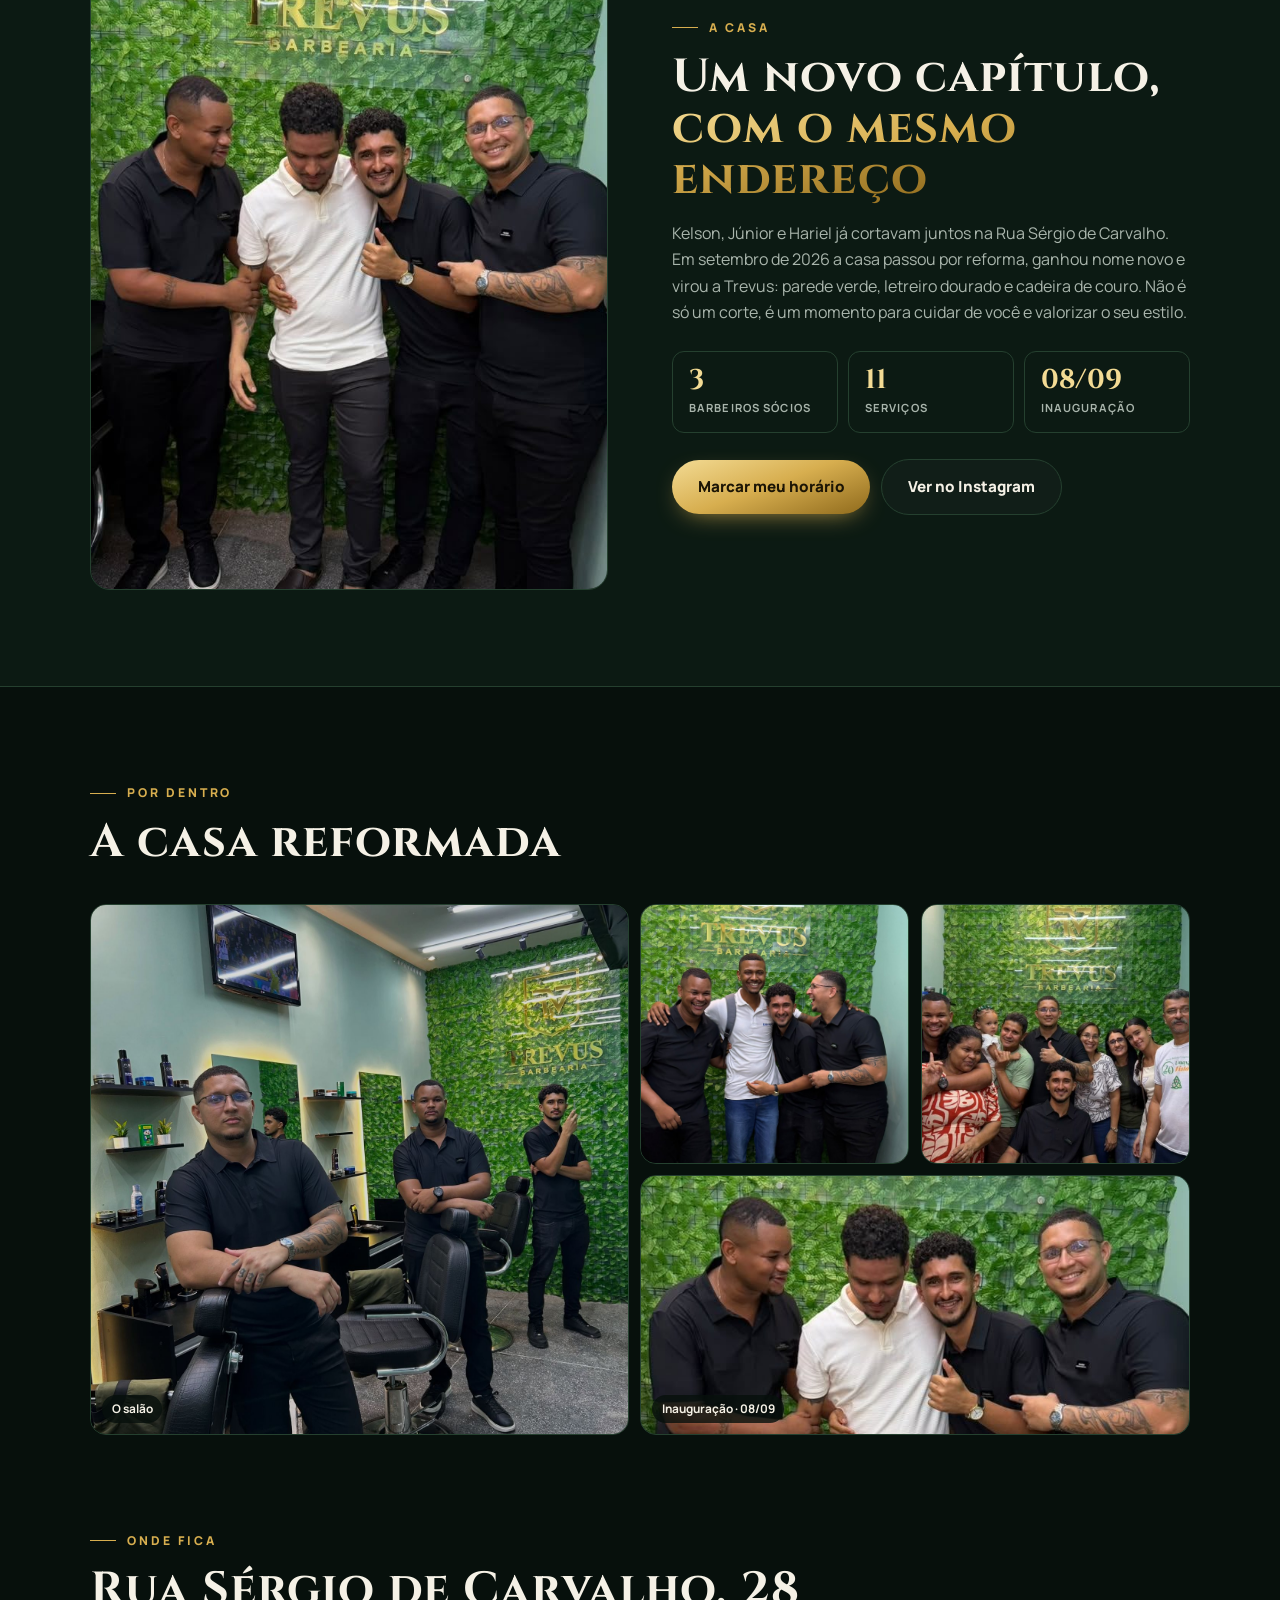
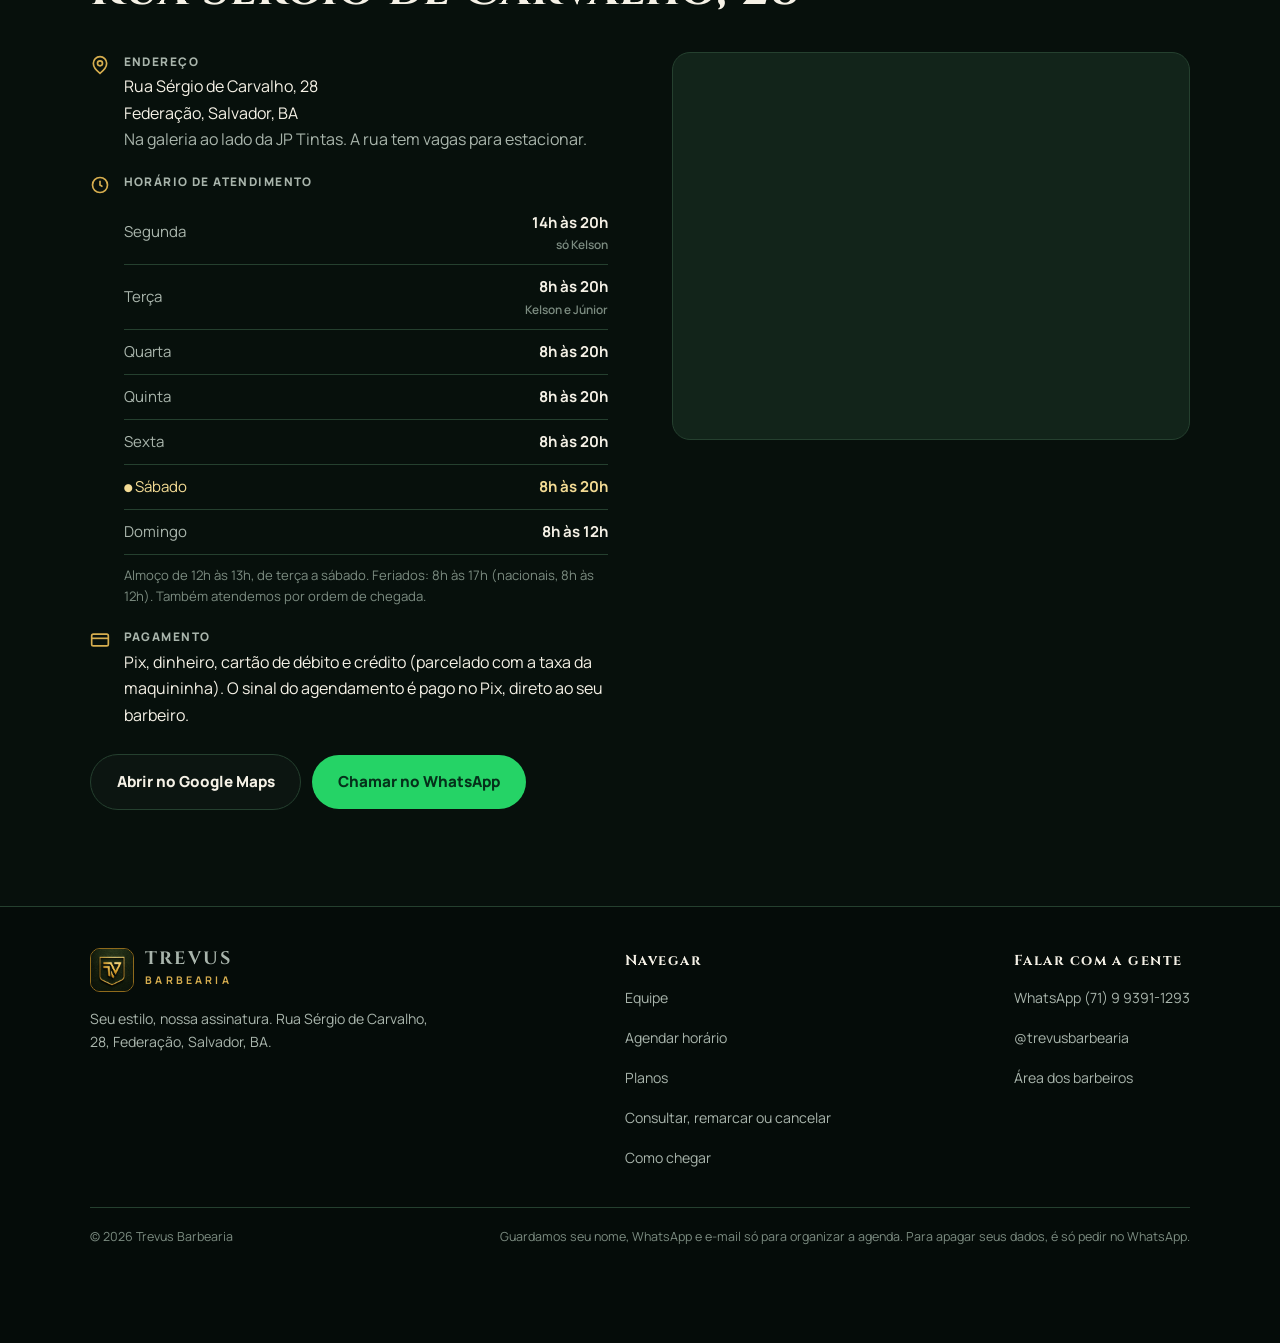
==== commit bc0a5fe7: "Fotos reais da equipe e dos trabalhos, freestyle só com o Kelson, desconto de 10% quando a barbearia" ====
--- a/index.html
+++ b/index.html
@@ -88,9 +88,9 @@
     </div>
     <div class="capa-rostos">
       <div class="pilha">
-        <img src="fotos/kelson.jpg" alt="Kelson" width="42" height="42">
-        <img src="fotos/junior.jpg" alt="Júnior" width="42" height="42">
-        <img src="fotos/hariel.jpg" alt="Hariel" width="42" height="42">
+        <img src="fotos/perfil-kelson.jpg" alt="Kelson" width="42" height="42">
+        <img src="fotos/perfil-junior.jpg" alt="Júnior" width="42" height="42">
+        <img src="fotos/perfil-hariel.jpg" alt="Hariel" width="42" height="42">
       </div>
       <span><b>Kelson, Júnior e Hariel</b><br>os sócios que cortam o seu cabelo</span>
     </div>
@@ -122,41 +122,60 @@
     </p>
     <div class="equipe" id="equipe-lista">
       <article class="membro">
-        <img src="fotos/kelson.jpg" alt="Kelson, barbeiro e sócio da Trevus, de camisa preta em frente à parede de folhagem." width="800" height="1000">
+        <img src="fotos/perfil-kelson.jpg" alt="Kelson, barbeiro e sócio da Trevus, de camisa preta em frente à parede de folhagem." width="800" height="1000">
         <div class="membro-info">
           <h3>Kelson</h3>
           <p>Cortes na tesoura · 4 anos</p>
           <blockquote>“Cortes que comunicam poder.”</blockquote>
           <div class="membro-acoes">
             <button class="btn btn-ouro" type="button" data-agendar-com="kelson">Agendar com Kelson</button>
+            <a class="btn btn-linha" href="#trabalhos" data-ver-trabalhos="kelson">Ver trabalhos</a>
             <a class="btn btn-linha" href="https://www.instagram.com/kelsonstrevus/" target="_blank" rel="noopener" aria-label="Instagram do Kelson">@kelsonstrevus</a>
           </div>
         </div>
       </article>
       <article class="membro">
-        <img src="fotos/junior.jpg" alt="Júnior, barbeiro e sócio da Trevus, de braços cruzados apoiado na cadeira." width="800" height="1000">
+        <img src="fotos/perfil-junior.jpg" alt="Júnior, barbeiro e sócio da Trevus, de braços cruzados apoiado na cadeira." width="800" height="1000">
         <div class="membro-info">
           <h3>Júnior</h3>
           <p>Química e platinado · 10 anos</p>
           <blockquote>“Autoestima renovada em cada atendimento.”</blockquote>
           <div class="membro-acoes">
             <button class="btn btn-ouro" type="button" data-agendar-com="junior">Agendar com Júnior</button>
+            <a class="btn btn-linha" href="#trabalhos" data-ver-trabalhos="junior">Ver trabalhos</a>
             <a class="btn btn-linha" href="https://www.instagram.com/juniortrevus/" target="_blank" rel="noopener" aria-label="Instagram do Júnior">@juniortrevus</a></div>
         </div>
       </article>
       <article class="membro">
-        <img src="fotos/hariel.jpg" alt="Hariel, barbeiro e sócio da Trevus, de óculos, apoiado na cadeira do salão." width="800" height="1000">
+        <img src="fotos/perfil-hariel.jpg" alt="Hariel, barbeiro e sócio da Trevus, de óculos, apoiado na cadeira do salão." width="800" height="1000">
         <div class="membro-info">
           <h3>Hariel</h3>
           <p>Degradê · 13 anos</p>
           <blockquote>“Experiência que transforma técnica em excelência.”</blockquote>
           <div class="membro-acoes">
             <button class="btn btn-ouro" type="button" data-agendar-com="hariel">Agendar com Hariel</button>
+            <a class="btn btn-linha" href="#trabalhos" data-ver-trabalhos="hariel">Ver trabalhos</a>
             <a class="btn btn-linha" href="https://www.instagram.com/haridade1996/" target="_blank" rel="noopener" aria-label="Instagram do Hariel">@haridade1996</a>
           </div>
         </div>
       </article>
     </div>
+  </div>
+</section>
+
+<!-- ================= TRABALHOS ================= -->
+<section class="secao" id="trabalhos" style="padding-top:0">
+  <div class="wrap">
+    <p class="olho">Trabalhos</p>
+    <h2>Saiu da cadeira assim</h2>
+    <p class="sub">Cortes feitos na Trevus. Filtre pelo barbeiro para ver o estilo de cada um.</p>
+    <div class="filtro-trab" id="filtro-trab" role="group" aria-label="Filtrar por barbeiro">
+      <button type="button" data-f="" aria-pressed="true">Todos</button>
+      <button type="button" data-f="kelson" aria-pressed="false">Kelson</button>
+      <button type="button" data-f="junior" aria-pressed="false">Júnior</button>
+      <button type="button" data-f="hariel" aria-pressed="false">Hariel</button>
+    </div>
+    <div class="trabalhos" id="trabalhos-lista"></div>
   </div>
 </section>
 
@@ -424,7 +443,7 @@
             <b class="rot">Endereço</b>
             Rua Sérgio de Carvalho, 28<br>
             Federação, Salvador, BA<br>
-            <span style="color:var(--cinza)">Na galeria ao lado da JP Tintas.</span>
+            <span style="color:var(--cinza)">Na galeria ao lado da JP Tintas. A rua tem vagas para estacionar.</span>
           </div>
         </div>
 
@@ -603,6 +622,48 @@
     });
   })();
 
+  // trabalhos de cada barbeiro, com filtro
+  (function () {
+    var alvo = document.getElementById('trabalhos-lista');
+    var nomes = { kelson: 'Kelson', junior: 'Júnior', hariel: 'Hariel' };
+    function pinta(f) {
+      alvo.innerHTML = '';
+      (CFG.trabalhos || []).filter(function (t) { return !f || t.barbeiro === f; }).forEach(function (t) {
+        var fig = document.createElement('figure');
+        if (t.video) {
+          var v = document.createElement('video');
+          v.src = t.video; v.poster = t.foto; v.muted = true; v.loop = true; v.playsInline = true; v.autoplay = true;
+          v.setAttribute('muted', ''); v.setAttribute('playsinline', ''); v.preload = 'metadata';
+          v.setAttribute('aria-label', t.legenda + ' por ' + nomes[t.barbeiro]);
+          fig.appendChild(v);
+        } else {
+          var im = document.createElement('img');
+          im.src = t.foto; im.loading = 'lazy'; im.alt = t.legenda + ' feito por ' + nomes[t.barbeiro] + ' na Trevus';
+          fig.appendChild(im);
+        }
+        var cap = document.createElement('figcaption');
+        cap.innerHTML = '<b></b><span></span>';
+        cap.querySelector('b').textContent = t.legenda;
+        cap.querySelector('span').textContent = 'por ' + nomes[t.barbeiro];
+        fig.appendChild(cap);
+        alvo.appendChild(fig);
+      });
+    }
+    function filtra(f) {
+      Array.prototype.forEach.call(document.querySelectorAll('#filtro-trab button'), function (b) {
+        b.setAttribute('aria-pressed', b.getAttribute('data-f') === f ? 'true' : 'false');
+      });
+      pinta(f);
+    }
+    Array.prototype.forEach.call(document.querySelectorAll('#filtro-trab button'), function (b) {
+      b.addEventListener('click', function () { filtra(b.getAttribute('data-f')); });
+    });
+    Array.prototype.forEach.call(document.querySelectorAll('[data-ver-trabalhos]'), function (a) {
+      a.addEventListener('click', function () { filtra(a.getAttribute('data-ver-trabalhos')); });
+    });
+    pinta('');
+  })();
+
   document.addEventListener('tv:dados', function (ev) { pintaCardapio(ev.detail.servicos); });
   if (CFG.servicosCarregados) pintaCardapio(CFG.servicosCarregados);
 })();
--- a/assets/estilo.css
+++ b/assets/estilo.css
@@ -458,3 +458,27 @@
 .remarcar{display:grid;gap:.6rem;margin-top:1rem}
 .remarcar h3{font-size:1.05rem}
 .remarcar .dica{font-size:.86rem;color:var(--cinza)}
+
+/* ---------- v3: trabalhos ---------- */
+.filtro-trab{display:flex;gap:.45rem;flex-wrap:wrap;margin:1.6rem 0 1.2rem}
+.filtro-trab button{min-height:44px;padding:0 1.1rem;border-radius:100px;border:1px solid var(--borda);background:var(--mata);font-weight:700;font-size:.9rem;color:var(--cinza)}
+.filtro-trab button[aria-pressed="true"]{border-color:var(--ouro);color:var(--ouro-claro);background:rgba(215,174,79,.1)}
+.trabalhos{columns:4 220px;column-gap:.8rem}
+.trabalhos figure{break-inside:avoid;margin:0 0 .8rem;position:relative;border-radius:16px;overflow:hidden;border:1px solid var(--borda);background:var(--musgo)}
+.trabalhos img,.trabalhos video{display:block;width:100%;height:auto}
+.trabalhos figcaption{position:absolute;left:0;right:0;bottom:0;padding:1.6rem .8rem .7rem;background:linear-gradient(transparent,rgba(7,16,12,.9));display:flex;justify-content:space-between;align-items:baseline;gap:.5rem}
+.trabalhos figcaption b{font-size:.92rem}
+.trabalhos figcaption span{font-size:.76rem;color:var(--ouro-claro);font-weight:700}
+.membro img{object-position:50% 18%}
+
+/* v3: card da equipe com foto em cima e texto embaixo (o texto não cobre mais o rosto) */
+.membro{aspect-ratio:auto;display:flex;flex-direction:column}
+.membro img{position:static;width:100%;height:auto;aspect-ratio:4/5;object-fit:cover;object-position:50% 20%;z-index:auto}
+.membro::after{display:none}
+.membro-info{position:static;padding:1.1rem 1.2rem 1.3rem;display:flex;flex-direction:column;flex:1}
+.membro-info blockquote{margin:0 0 1rem;color:var(--cinza)}
+.membro-acoes{margin-top:auto}
+.membro-acoes{display:grid;grid-template-columns:1fr 1fr;gap:.5rem}
+.membro-acoes .btn{padding:.55rem .6rem;font-size:.78rem;min-width:0;overflow:hidden;text-overflow:ellipsis;white-space:nowrap}
+.membro-acoes .btn-ouro{grid-column:1 / -1;font-size:.86rem}
+.membro-acoes > :only-of-type{grid-column:1 / -1}
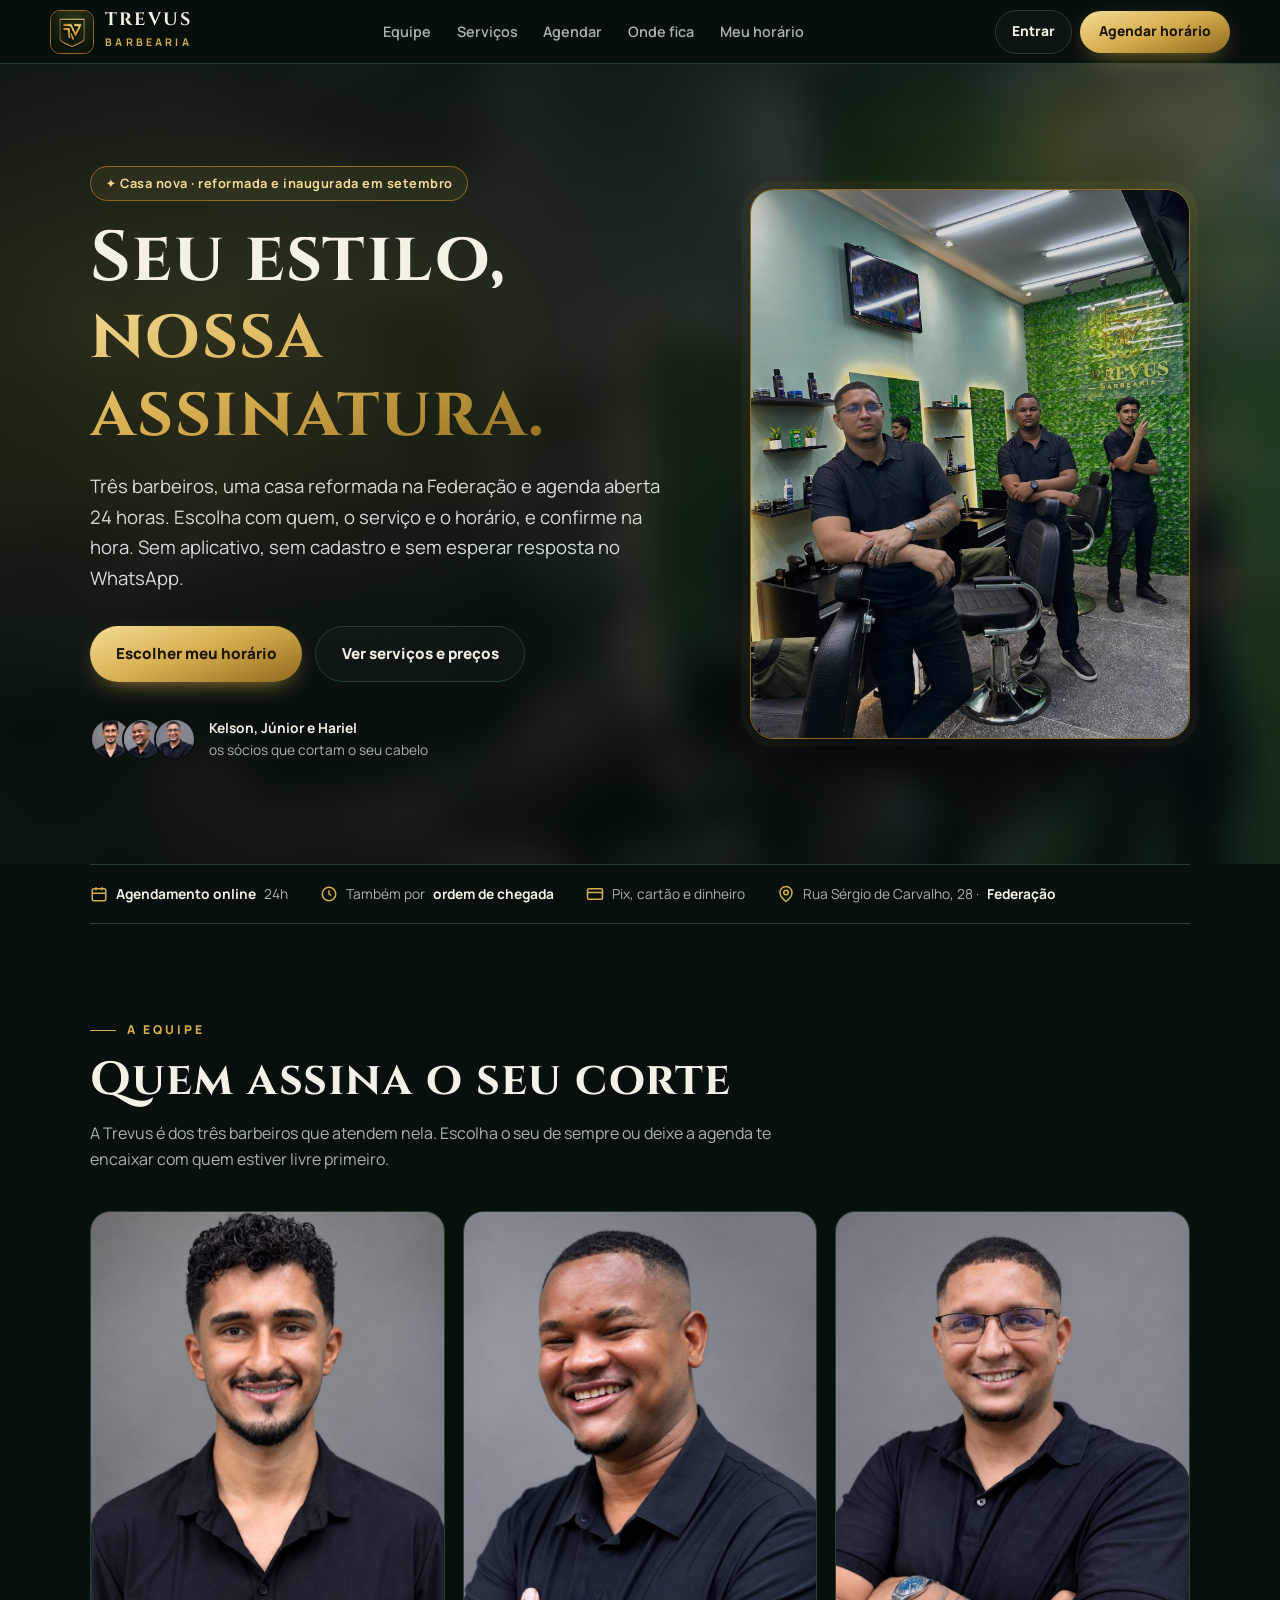
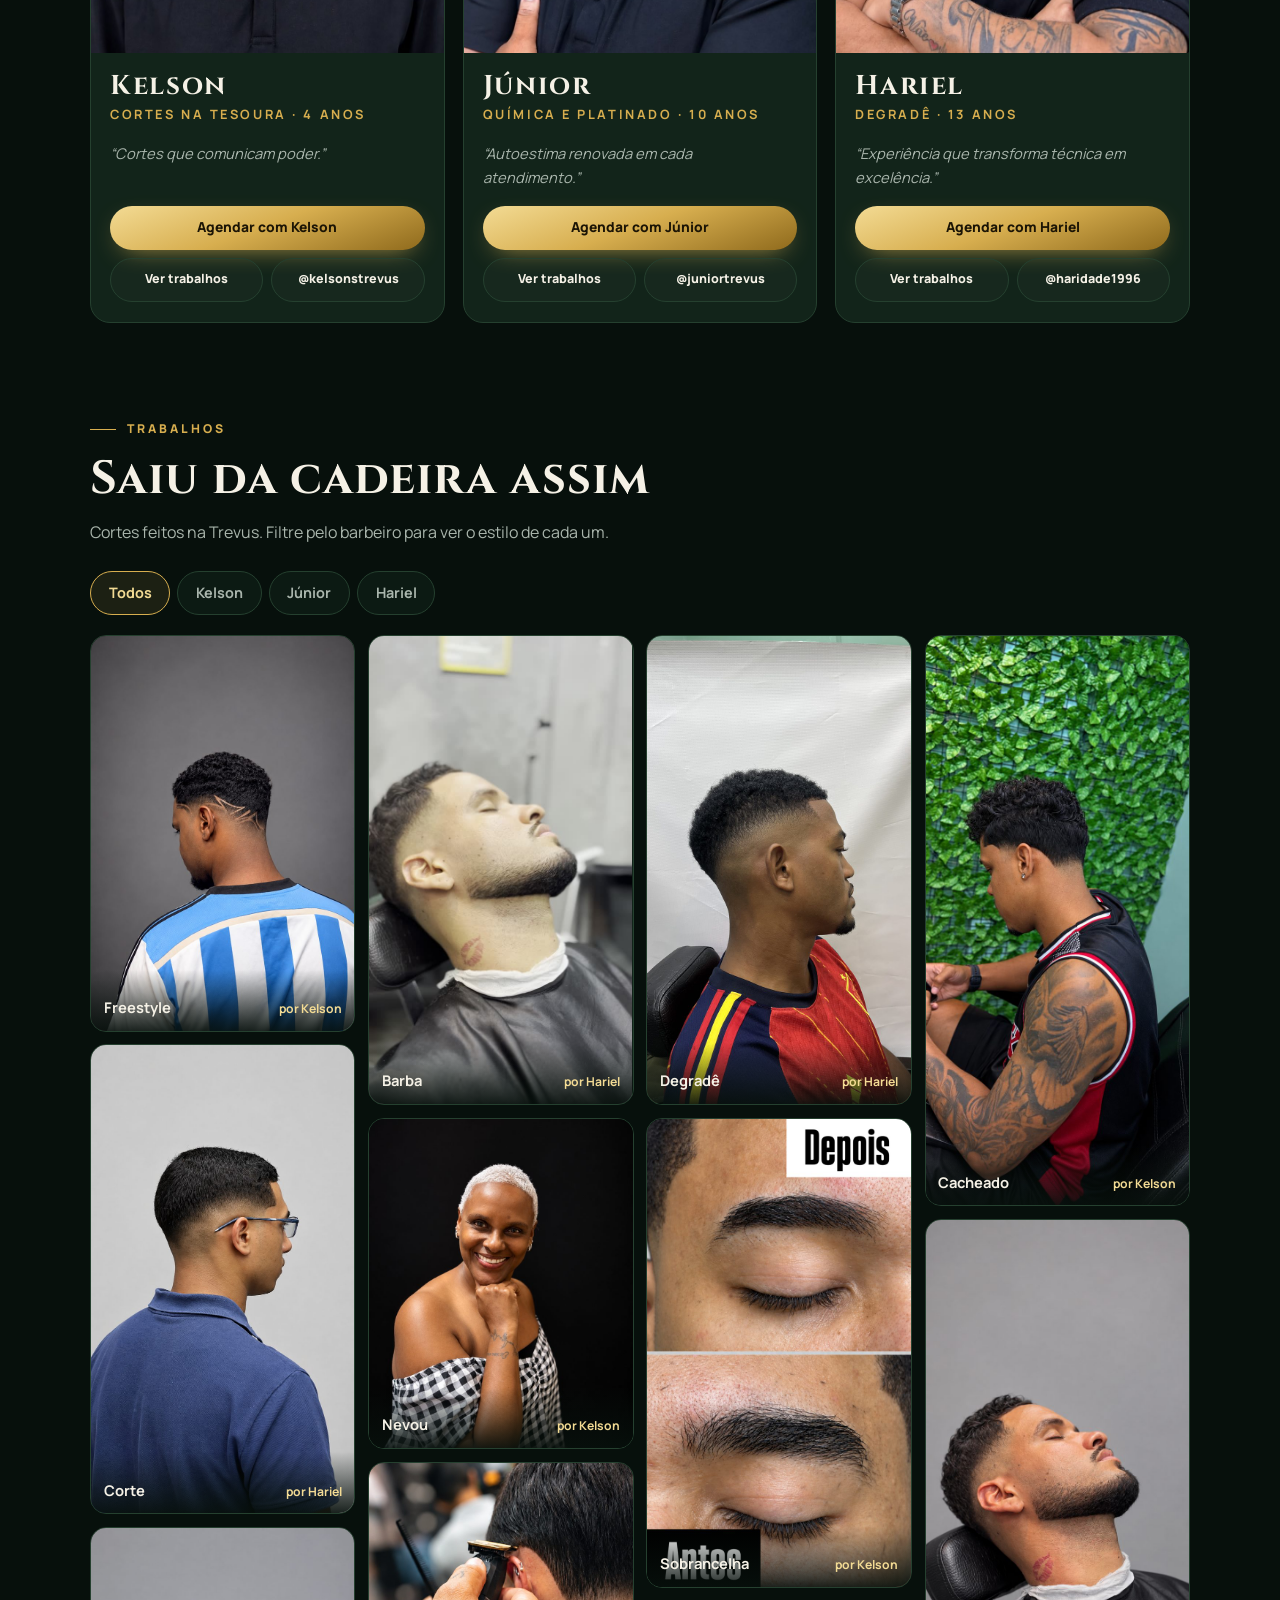
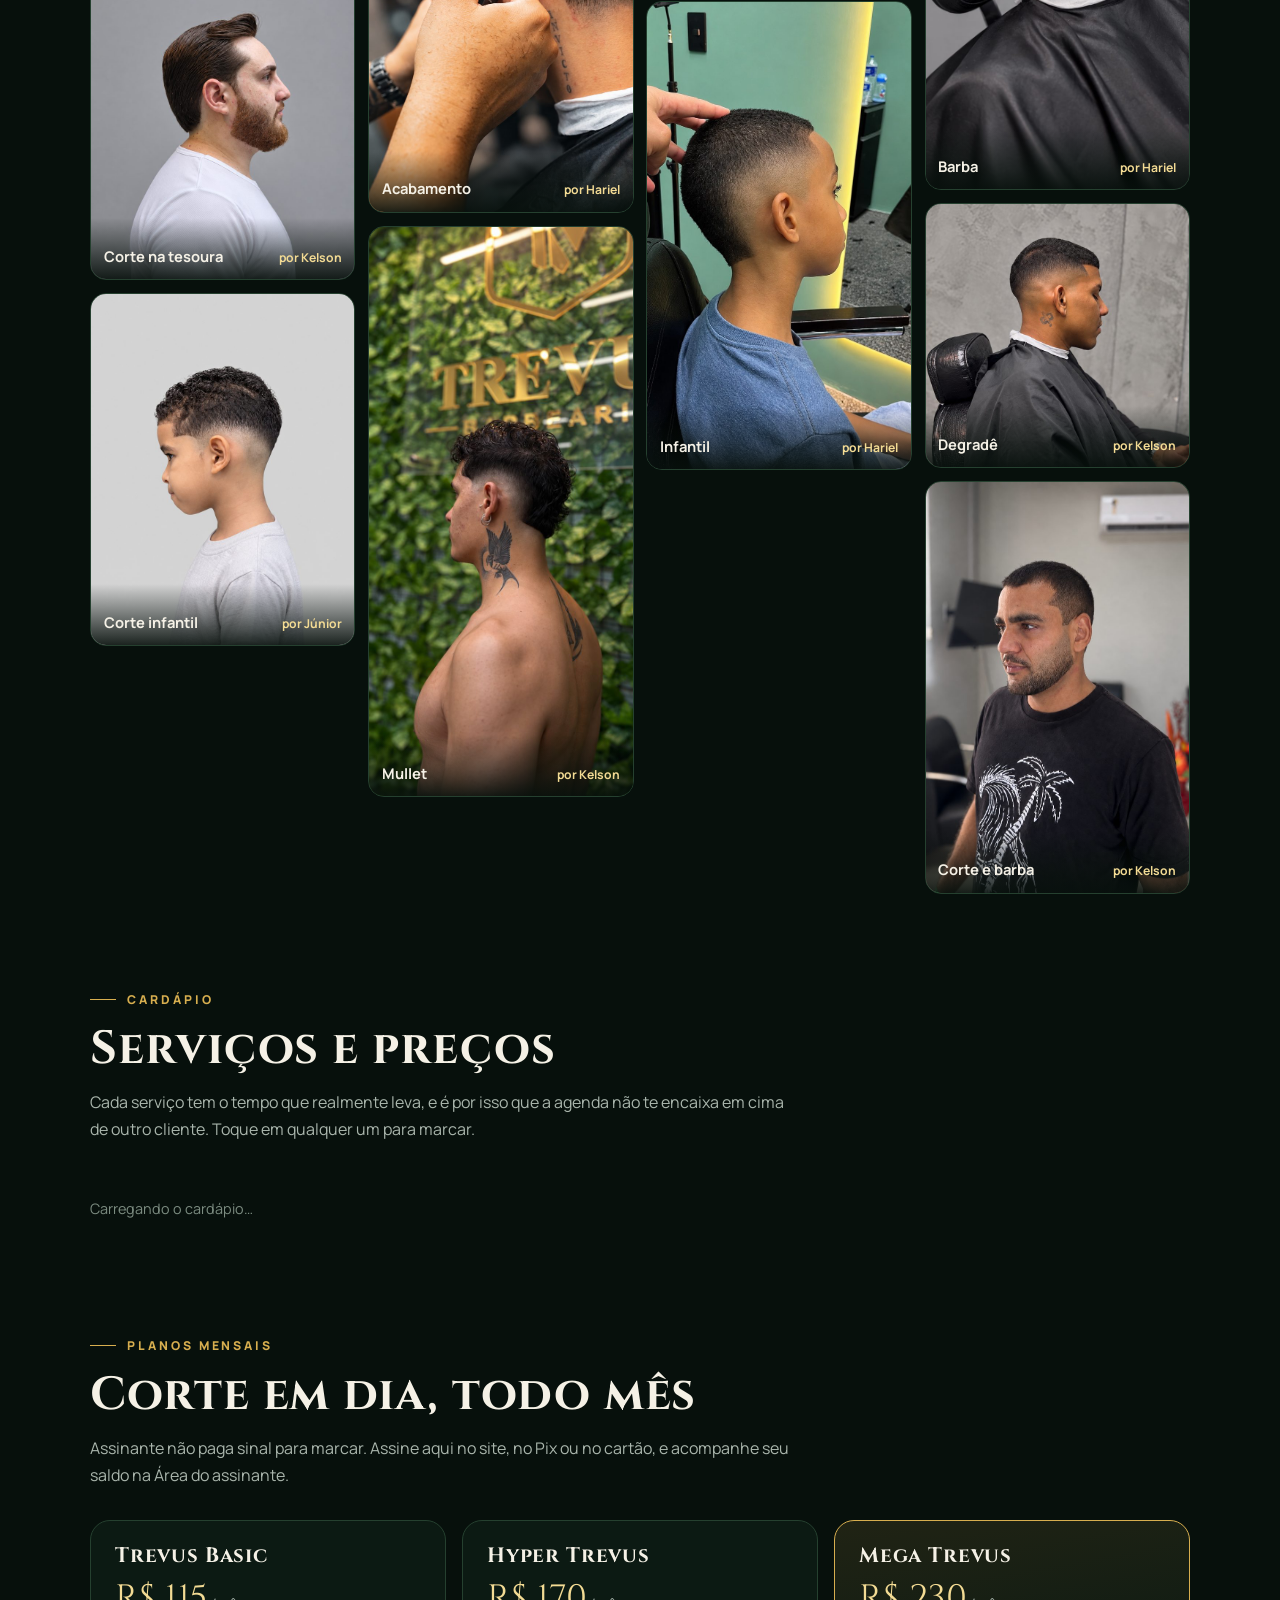
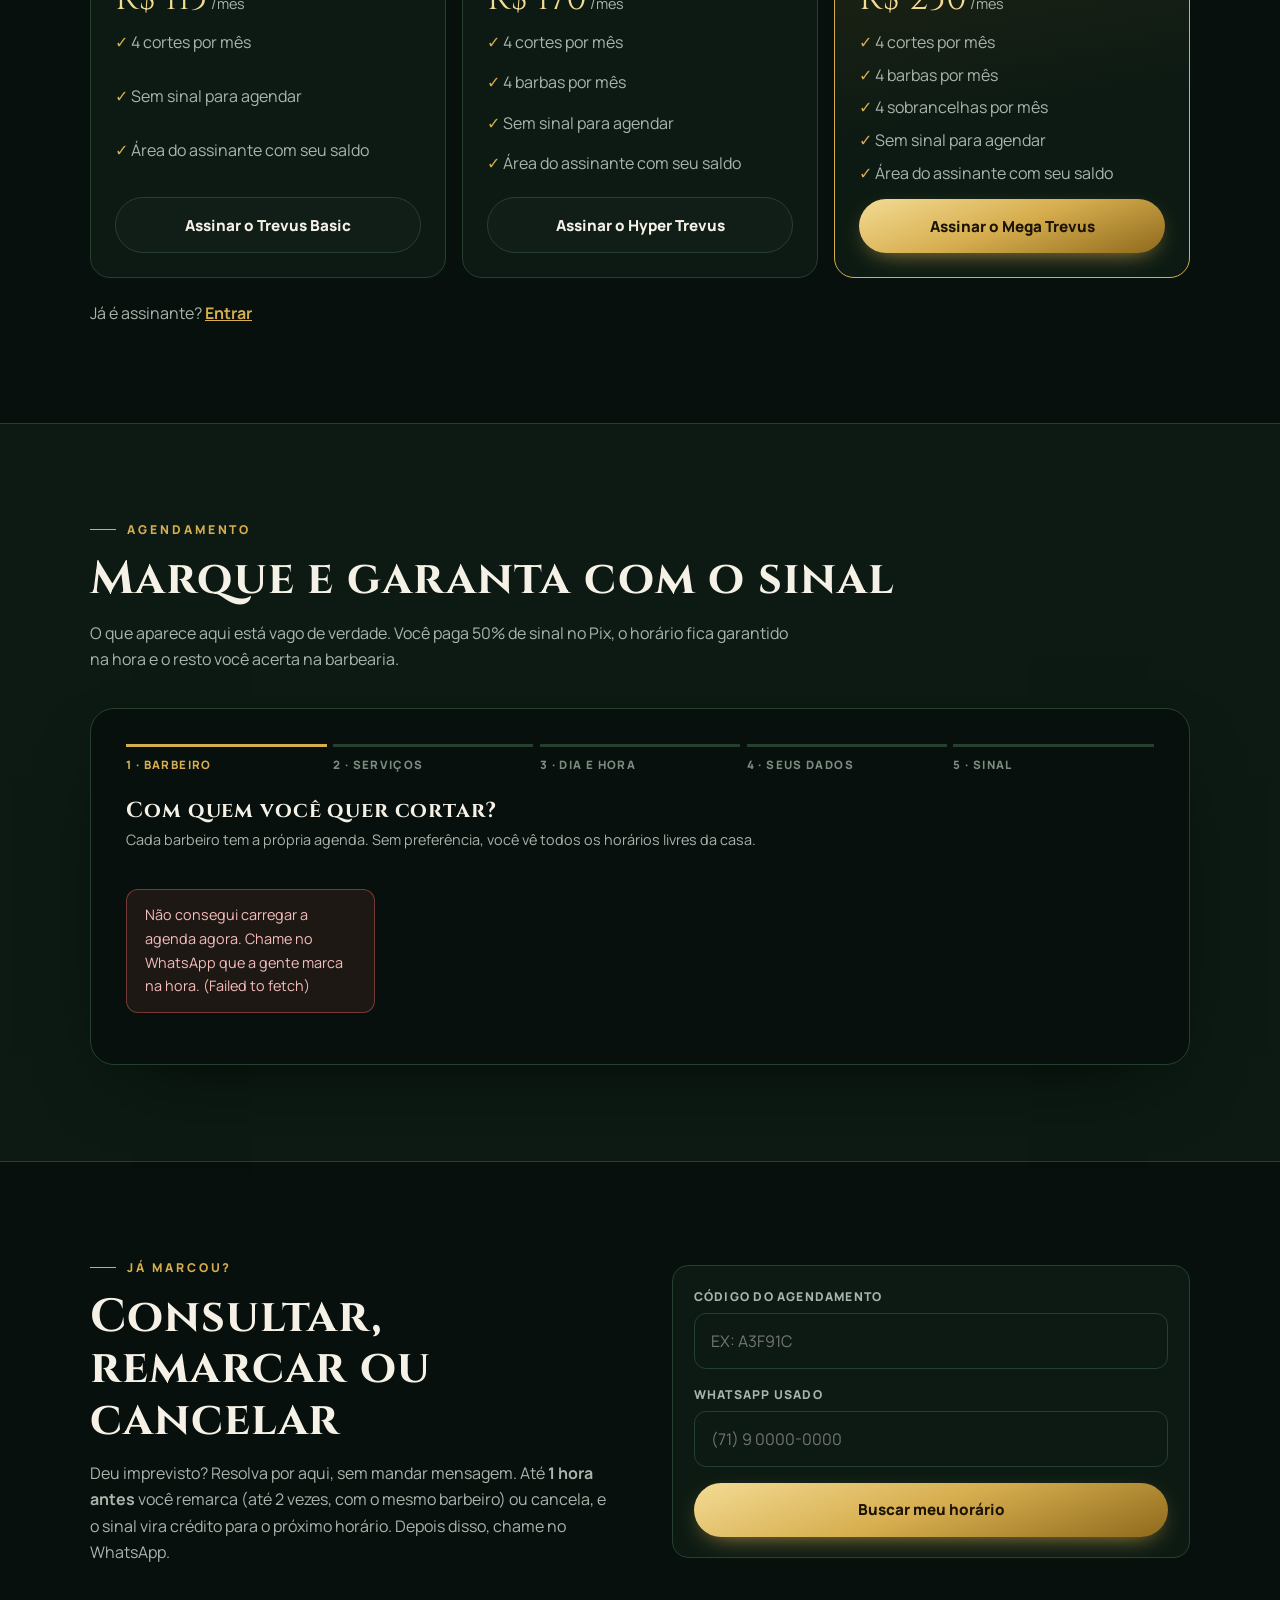
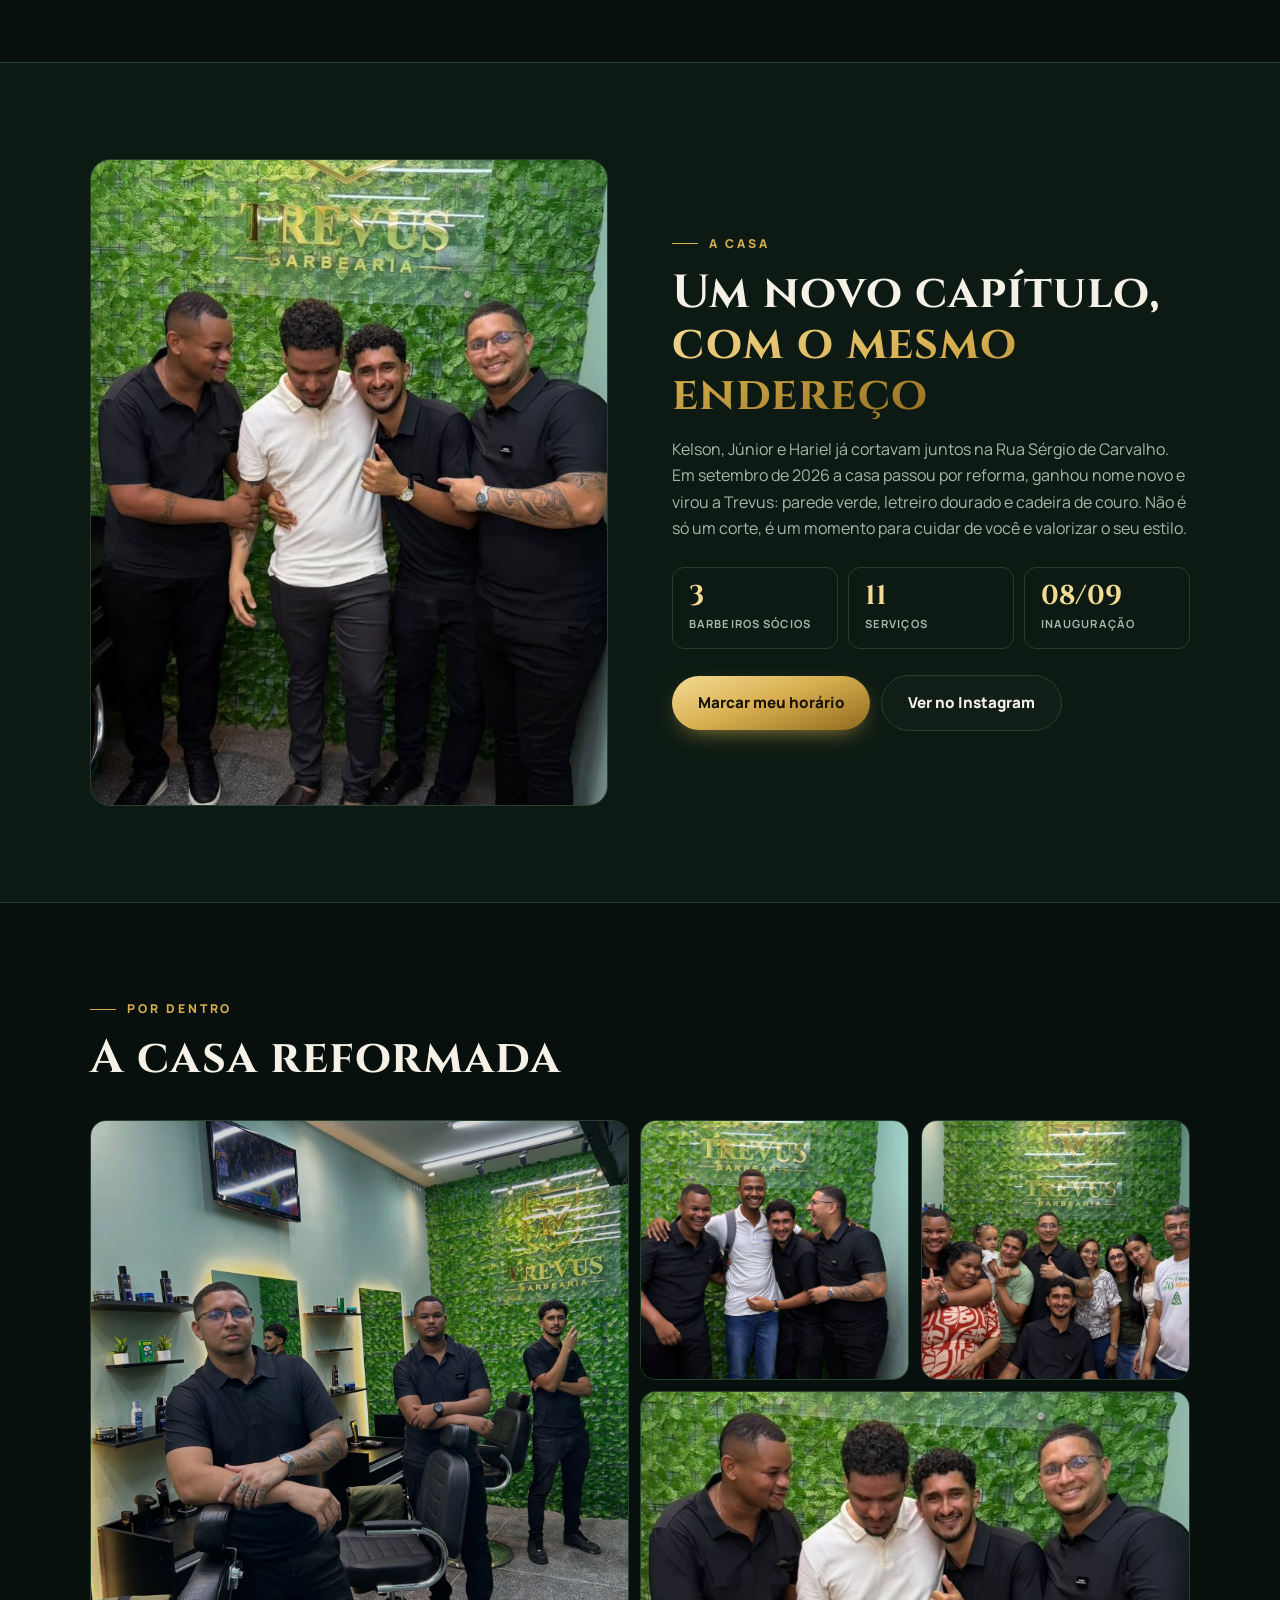
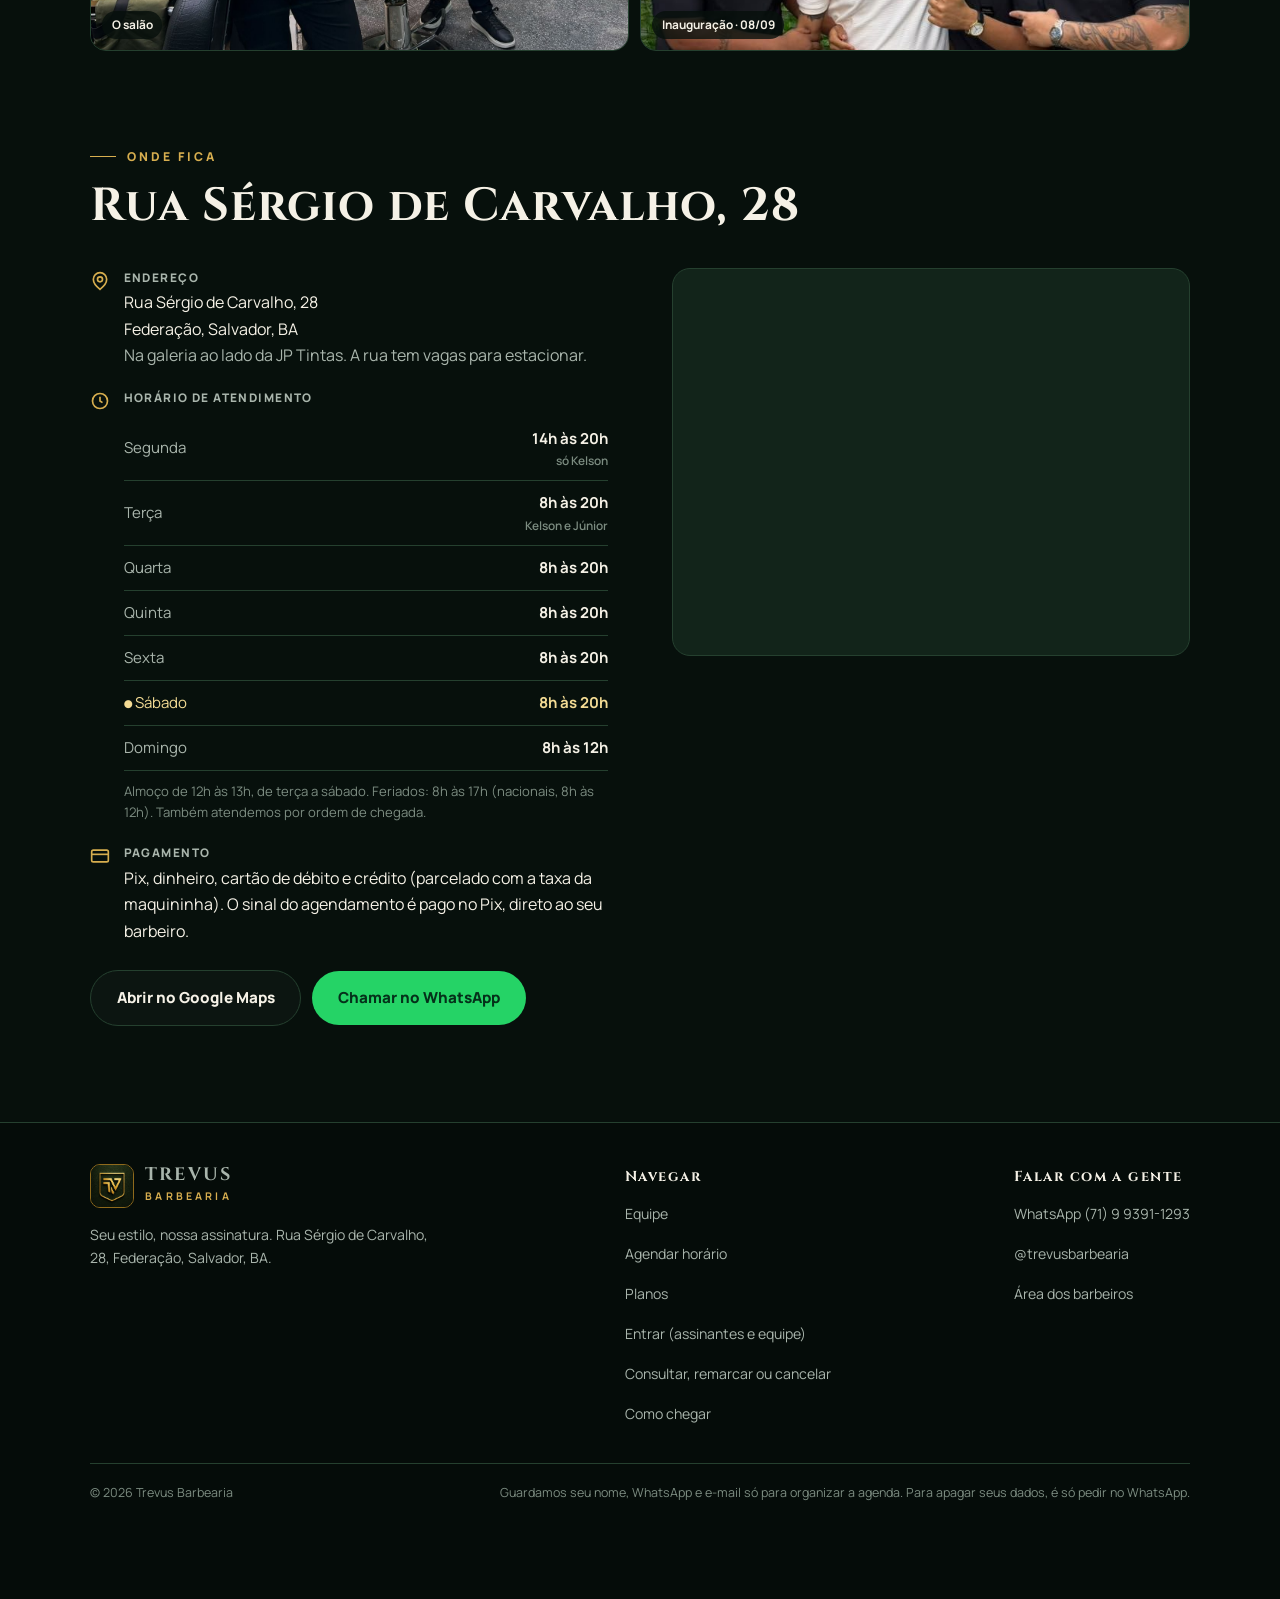
==== commit cf292352: "Planos no site: compra (Pix/cartão), área do assinante, aba Assinantes no painel e botão Entrar únic" ====
--- a/index.html
+++ b/index.html
@@ -66,7 +66,10 @@
       <a href="#local">Onde fica</a>
       <a href="#meu-horario">Meu horário</a>
     </nav>
-    <a class="btn btn-ouro" href="#agendar">Agendar horário</a>
+    <div class="topo-acoes">
+      <a class="btn btn-linha entrar" href="conta.html" aria-label="Entrar: assinantes e equipe">Entrar</a>
+      <a class="btn btn-ouro" href="#agendar">Agendar horário</a>
+    </div>
   </div>
 </header>
 
@@ -199,8 +202,10 @@
   <div class="wrap">
     <p class="olho">Planos mensais</p>
     <h2>Corte em dia, todo mês</h2>
-    <p class="sub">Assinante não paga sinal para marcar. Fale com a gente no WhatsApp para assinar.</p>
+    <p class="sub">Assinante não paga sinal para marcar. Assine aqui no site, no Pix ou no cartão, e acompanhe seu saldo na Área do assinante.</p>
     <div class="planos" id="planos-lista"></div>
+    <div id="plano-compra" hidden></div>
+    <p class="sub" style="margin-top:1.4rem">Já é assinante? <a href="conta.html" style="color:var(--ouro);text-decoration:underline;font-weight:700">Entrar</a></p>
   </div>
 </section>
 
@@ -507,6 +512,7 @@
           <li><a href="#equipe">Equipe</a></li>
           <li><a href="#agendar">Agendar horário</a></li>
           <li><a href="#planos">Planos</a></li>
+          <li><a href="conta.html">Entrar (assinantes e equipe)</a></li>
           <li><a href="#meu-horario">Consultar, remarcar ou cancelar</a></li>
           <li><a href="#local">Como chegar</a></li>
         </ul>
@@ -602,25 +608,6 @@
       alvo.appendChild(bloco);
     });
   }
-
-  // planos (assinatura com login entra na Fase 2; por enquanto, WhatsApp)
-  (function () {
-    var alvo = document.getElementById('planos-lista');
-    (CFG.planos || []).forEach(function (pl) {
-      var c = document.createElement('article');
-      c.className = 'plano' + (pl.destaque ? ' destaque' : '');
-      var h = document.createElement('h3'); h.textContent = pl.nome; c.appendChild(h);
-      var v = document.createElement('p'); v.className = 'plano-preco';
-      v.innerHTML = 'R$ ' + (pl.preco_centavos / 100).toFixed(0) + '<small>/mês</small>'; c.appendChild(v);
-      var ul = document.createElement('ul');
-      pl.itens.concat(['Sem sinal para agendar']).forEach(function (i) { var li = document.createElement('li'); li.textContent = i; ul.appendChild(li); });
-      c.appendChild(ul);
-      var a = document.createElement('a'); a.className = 'btn ' + (pl.destaque ? 'btn-ouro' : 'btn-linha'); a.target = '_blank'; a.rel = 'noopener';
-      a.href = 'https://wa.me/' + CFG.whatsapp + '?text=' + encodeURIComponent('Olá, Trevus! Quero assinar o ' + pl.nome + '.');
-      a.textContent = 'Quero o ' + pl.nome; c.appendChild(a);
-      alvo.appendChild(c);
-    });
-  })();
 
   // trabalhos de cada barbeiro, com filtro
   (function () {
@@ -669,5 +656,6 @@
 })();
 </script>
 <script src="assets/agenda.js"></script>
+<script src="assets/planos.js"></script>
 </body>
 </html>
--- a/assets/estilo.css
+++ b/assets/estilo.css
@@ -482,3 +482,10 @@
 .membro-acoes .btn{padding:.55rem .6rem;font-size:.78rem;min-width:0;overflow:hidden;text-overflow:ellipsis;white-space:nowrap}
 .membro-acoes .btn-ouro{grid-column:1 / -1;font-size:.86rem}
 .membro-acoes > :only-of-type{grid-column:1 / -1}
+
+/* ---------- v3: compra do plano ---------- */
+.passo-tit{font-size:.75rem;letter-spacing:.16em;text-transform:uppercase;color:var(--cinza);font-weight:800;margin:1.2rem 0 .6rem}
+.plano .btn{margin-top:auto}
+.topo-acoes{display:flex;gap:.5rem;align-items:center}
+.topo-acoes .entrar{padding-inline:1rem}
+@media(max-width:520px){ .topo-acoes .btn{font-size:.8rem;padding:.55rem .8rem;min-height:42px} }
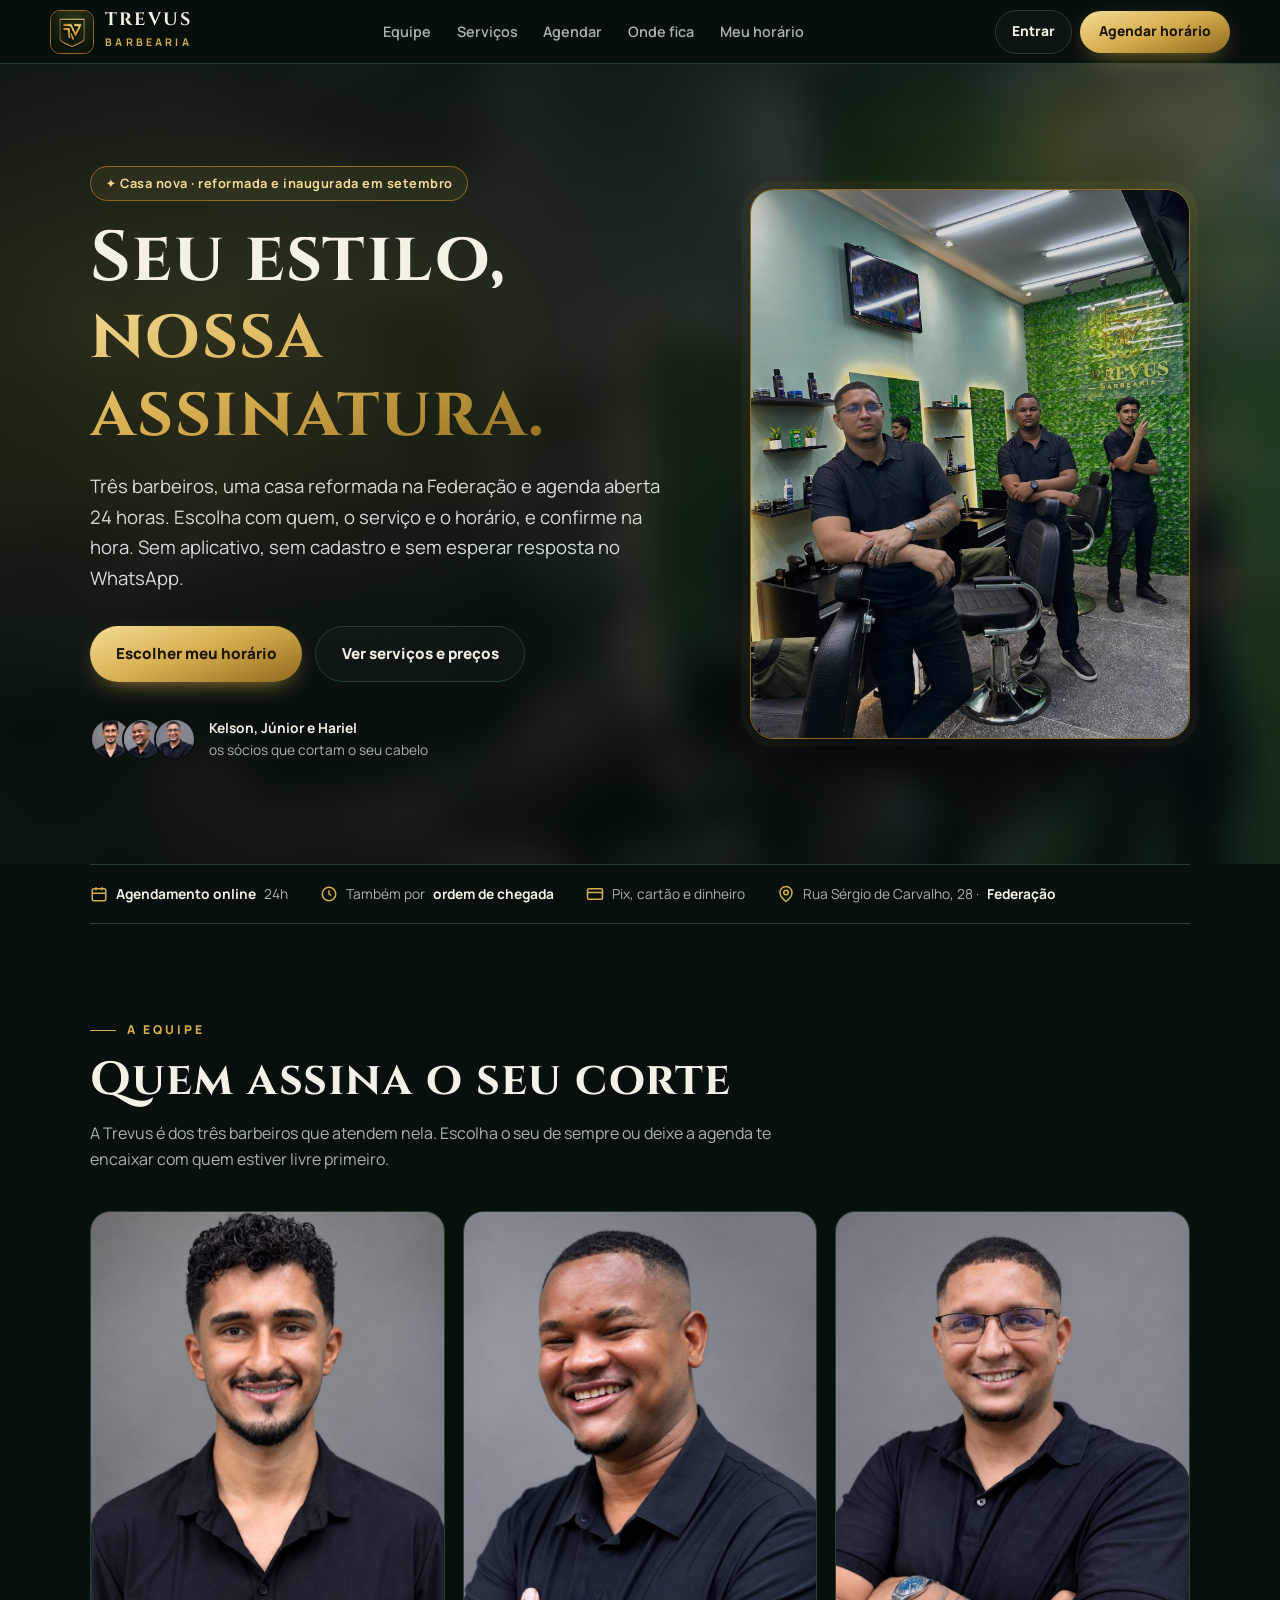
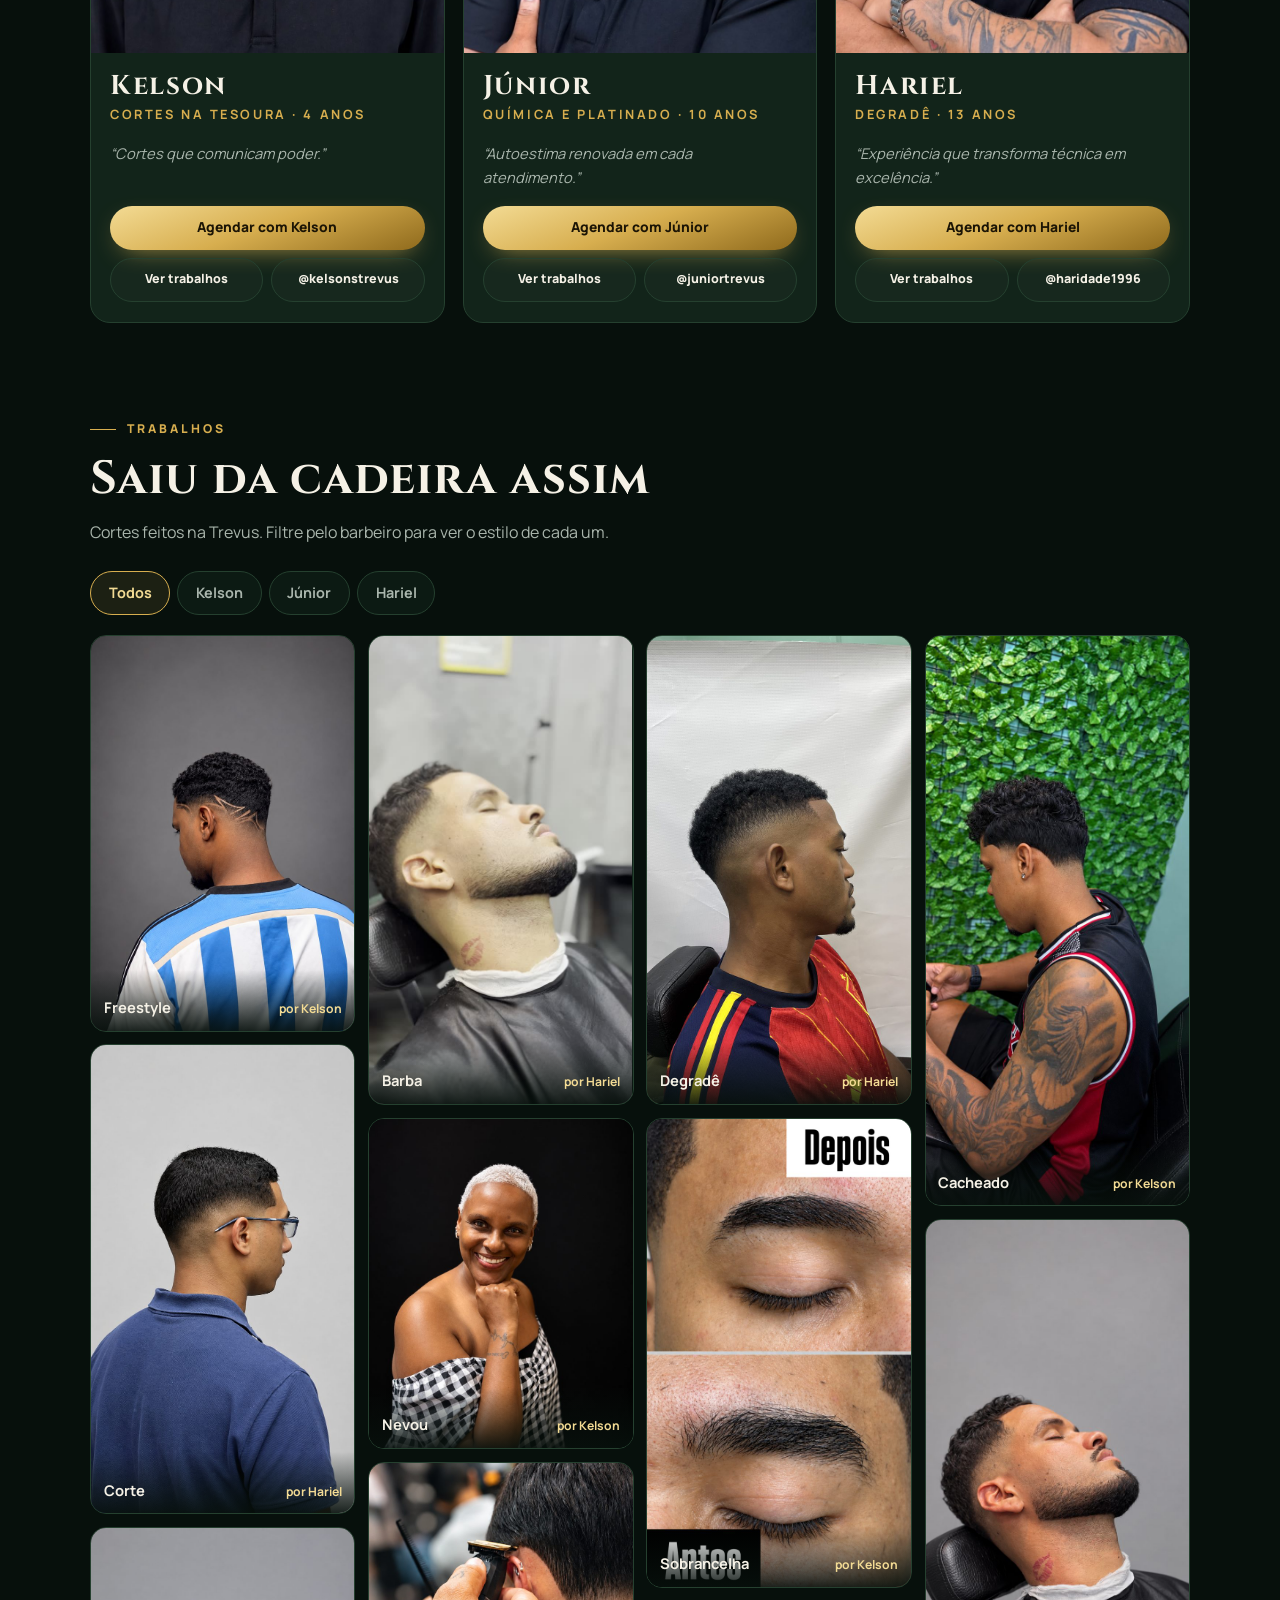
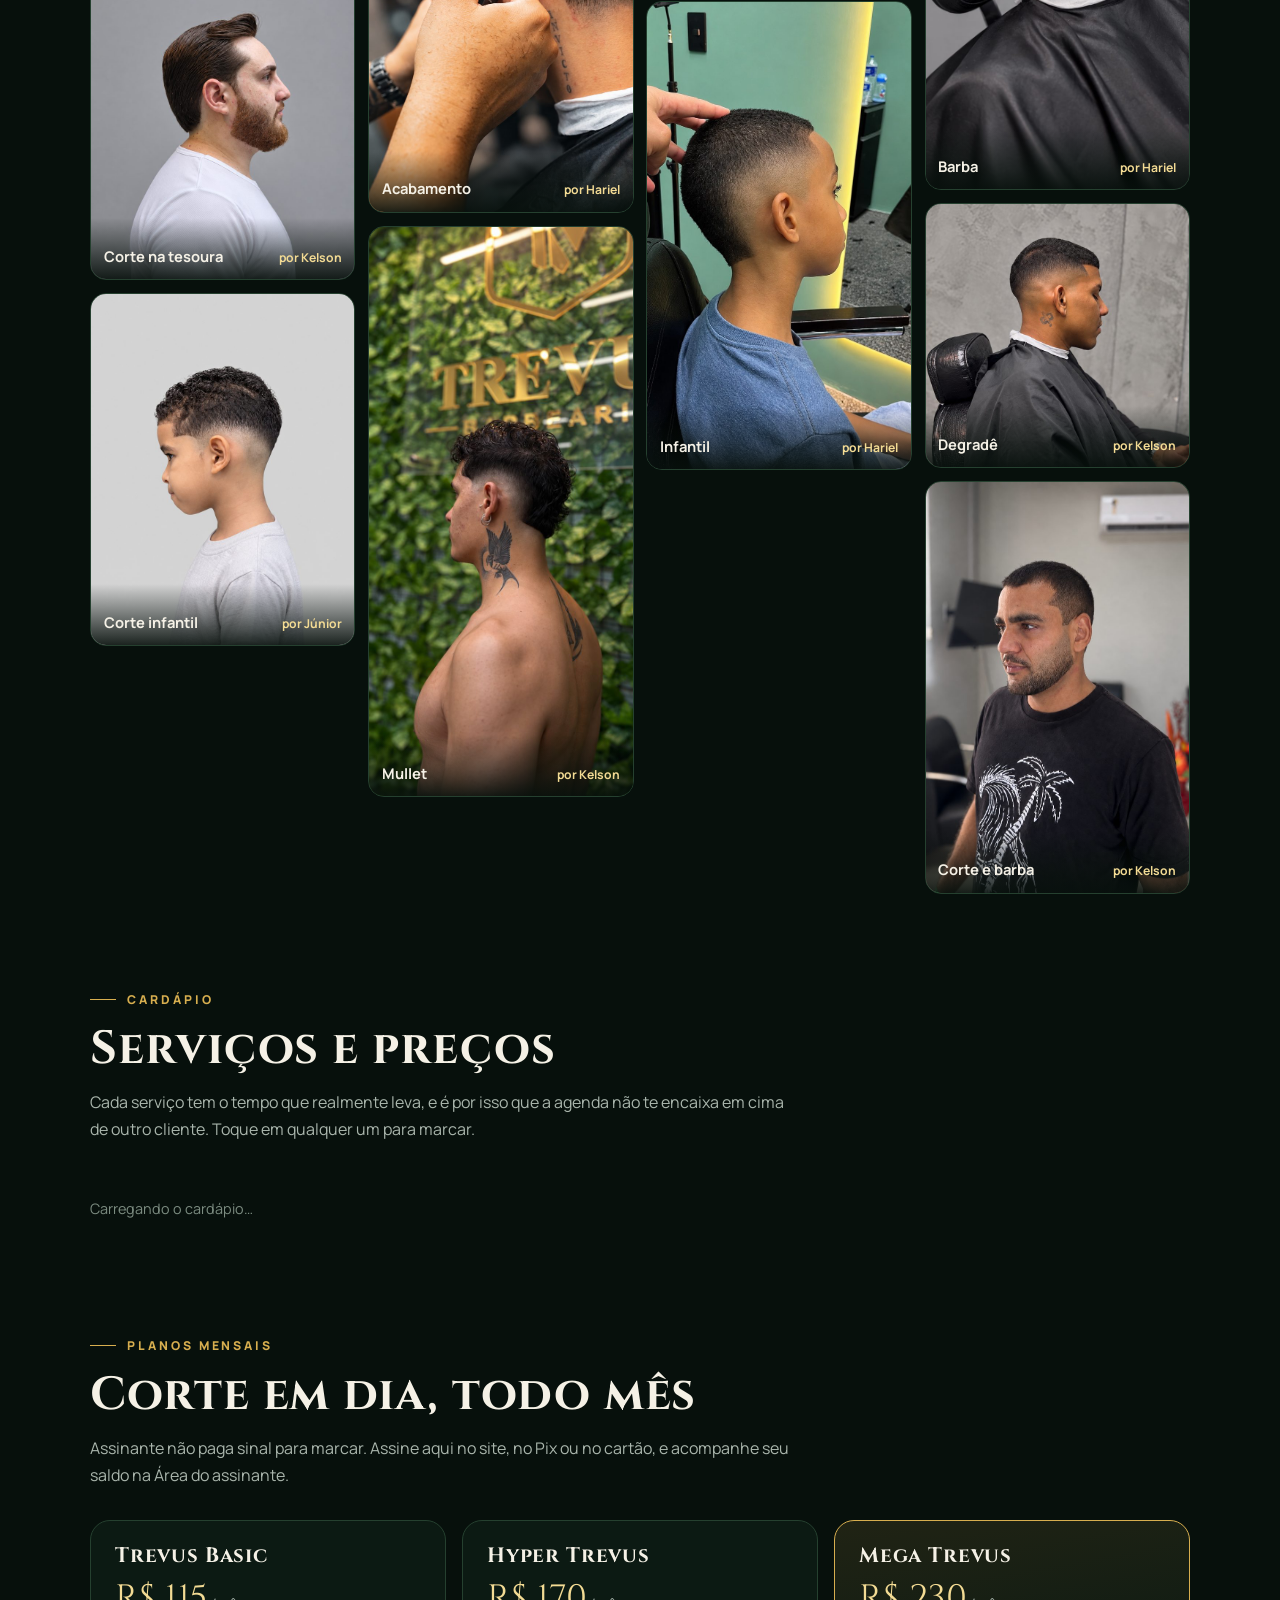
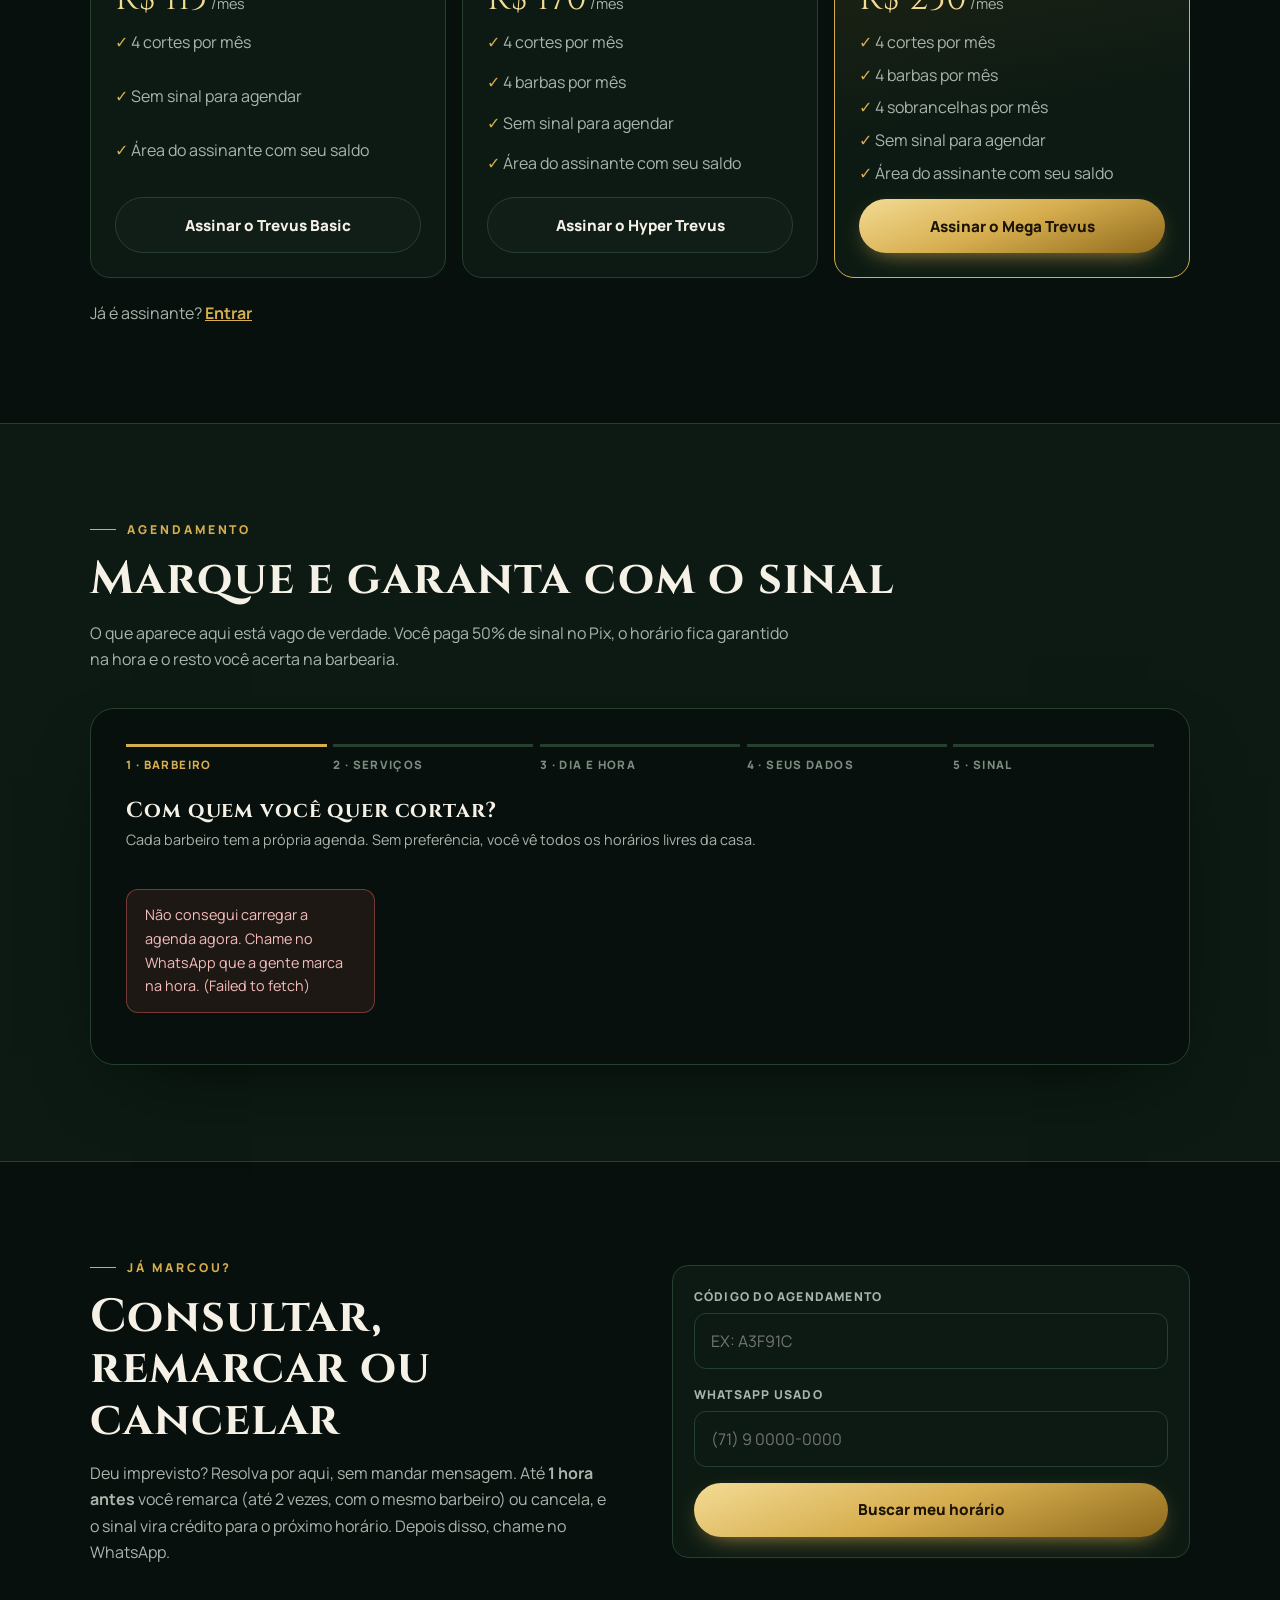
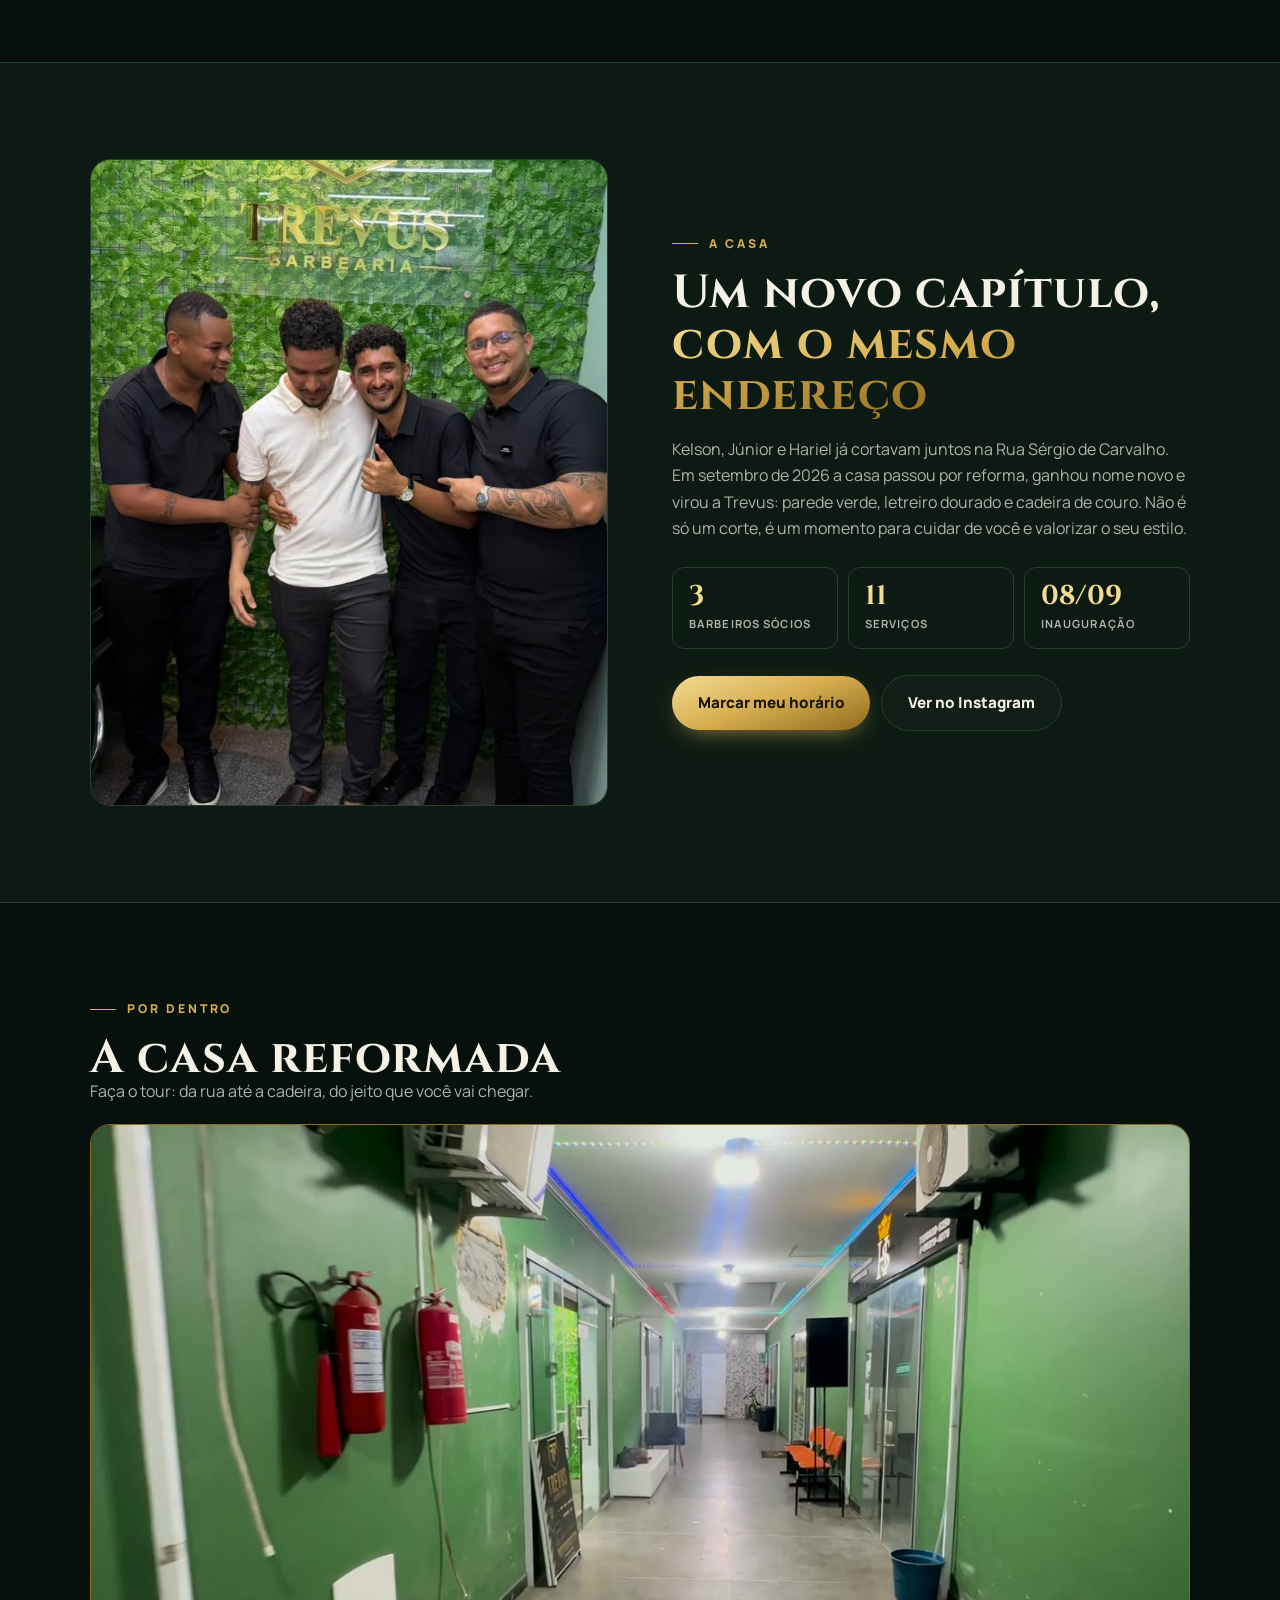
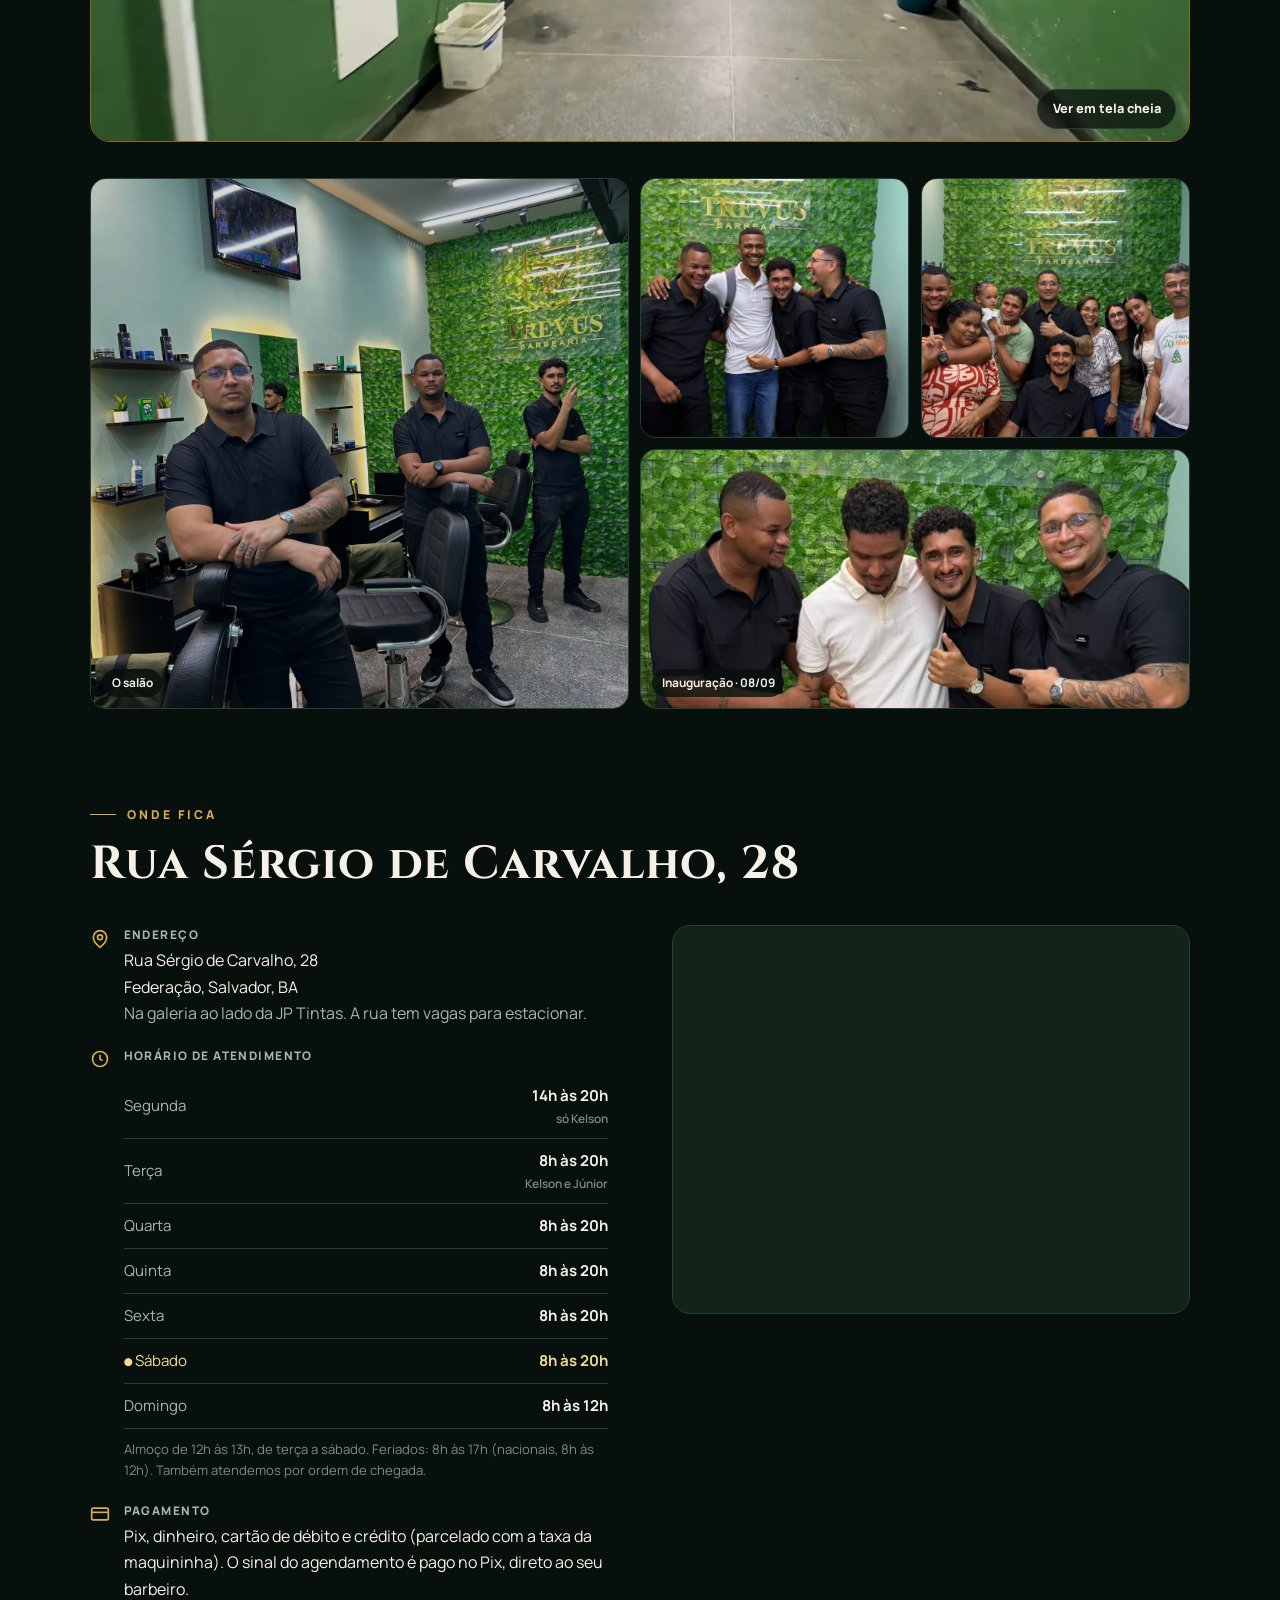
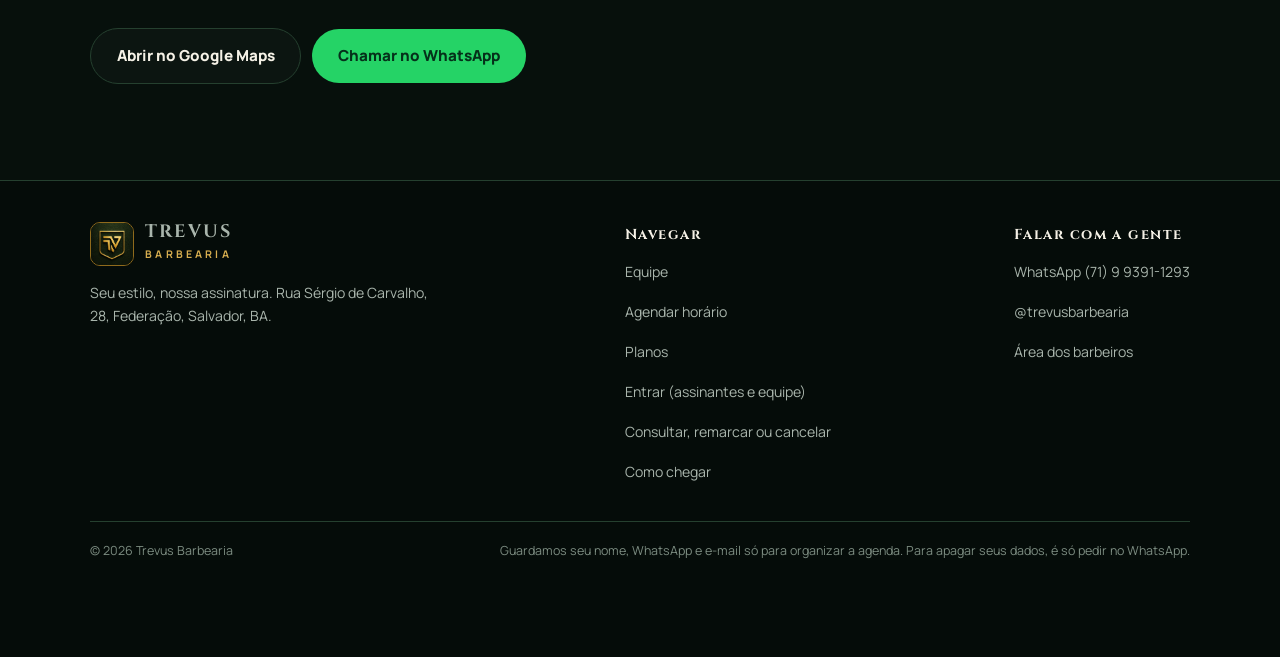
==== commit cace6afe: "Tour em vídeo da Trevus na seção A casa reformada Co-Authored-By: Claude Opus 5.5 <noreply@anthropic" ====
--- a/index.html
+++ b/index.html
@@ -7,6 +7,12 @@
 <meta name="description" content="Barbearia na Federação, Salvador. Escolha o barbeiro, o serviço e o horário e confirme na hora, sem app e sem cadastro. Seu estilo, nossa assinatura.">
 <meta name="theme-color" content="#07100C">
 <link rel="icon" href="fotos/logo.jpg">
+<link rel="manifest" href="manifest.webmanifest">
+<link rel="apple-touch-icon" href="icones/apple-touch-icon.png">
+<meta name="apple-mobile-web-app-capable" content="yes">
+<meta name="mobile-web-app-capable" content="yes">
+<meta name="apple-mobile-web-app-title" content="Trevus">
+<meta name="apple-mobile-web-app-status-bar-style" content="black">
 
 <meta property="og:type" content="website">
 <meta property="og:title" content="Trevus Barbearia · Agende seu horário">
@@ -415,6 +421,11 @@
   <div class="wrap">
     <p class="olho">Por dentro</p>
     <h2>A casa reformada</h2>
+    <p class="tour-dica">Faça o tour: da rua até a cadeira, do jeito que você vai chegar.</p>
+    <figure class="tour">
+      <video id="tour-video" muted playsinline loop preload="none" poster="video/tour-capa.jpg" aria-label="Vídeo do caminho da rua até o salão da Trevus, passando pela galeria, pelas cadeiras e pelo letreiro na parede de folhagem."></video>
+      <button class="tour-tela btn btn-linha mini" type="button" id="tour-tela">Ver em tela cheia</button>
+    </figure>
     <div class="galeria">
       <figure>
         <img src="fotos/salao.jpg" loading="lazy" alt="Salão da Trevus: cadeiras de couro preto, espelhos com luz dourada e a parede de folhagem com o letreiro ao fundo.">
@@ -539,6 +550,7 @@
 </a>
 
 <script src="assets/config.js"></script>
+<script src="assets/app.js"></script>
 <!-- Este bloco vem ANTES de agenda.js: registra o ouvinte que recebe
      barbeiros e serviços assim que carregam. -->
 <script>
@@ -657,5 +669,25 @@
 </script>
 <script src="assets/agenda.js"></script>
 <script src="assets/planos.js"></script>
+<script>
+(function () {
+  var v = document.getElementById('tour-video'); if (!v) return;
+  var src = (window.innerWidth < 900 ? 'video/tour-720.mp4' : 'video/tour-1080.mp4');
+  var carregado = false;
+  function carrega() { if (!carregado) { v.src = src; carregado = true; } }
+  if ('IntersectionObserver' in window) {
+    new IntersectionObserver(function (es) {
+      es.forEach(function (e) {
+        if (e.isIntersecting) { carrega(); var p = v.play(); if (p && p.catch) p.catch(function () {}); }
+        else if (carregado) v.pause();
+      });
+    }, { threshold: 0.4 }).observe(v);
+  } else { carrega(); }
+  document.getElementById('tour-tela').addEventListener('click', function () {
+    carrega(); v.play();
+    if (v.requestFullscreen) v.requestFullscreen(); else if (v.webkitEnterFullscreen) v.webkitEnterFullscreen();
+  });
+})();
+</script>
 </body>
 </html>
--- a/assets/estilo.css
+++ b/assets/estilo.css
@@ -489,3 +489,17 @@
 .topo-acoes{display:flex;gap:.5rem;align-items:center}
 .topo-acoes .entrar{padding-inline:1rem}
 @media(max-width:520px){ .topo-acoes .btn{font-size:.8rem;padding:.55rem .8rem;min-height:42px} }
+/* ---------- app na tela inicial / manter conectado ---------- */
+.convite-app{display:flex;gap:1rem;align-items:center;justify-content:space-between;flex-wrap:wrap;margin-top:1.2rem;
+  border:1px solid var(--ouro-fundo);background:rgba(215,174,79,.08);border-radius:14px;padding:.9rem 1rem}
+.convite-app b{display:block;font-size:1rem}
+.convite-app p{color:var(--cinza);font-size:.88rem;margin-top:.2rem;max-width:36rem}
+.convite-acoes{display:flex;gap:.6rem;align-items:center}
+.manter{display:flex;gap:.55rem;align-items:center;font-size:.92rem;color:var(--creme);min-height:44px;cursor:pointer}
+.manter input{width:20px;height:20px;accent-color:var(--ouro)}
+
+/* tour em vídeo */
+.tour-dica{color:var(--cinza);margin:-.4rem 0 1.2rem;max-width:46ch}
+.tour{position:relative;margin:0 0 1.2rem;border-radius:20px;overflow:hidden;border:1px solid var(--ouro-fundo);background:var(--mata);aspect-ratio:16/9}
+.tour video{display:block;width:100%;height:100%;object-fit:cover}
+.tour-tela{position:absolute;right:.8rem;bottom:.8rem;background:rgba(7,16,12,.72);backdrop-filter:blur(4px)}
